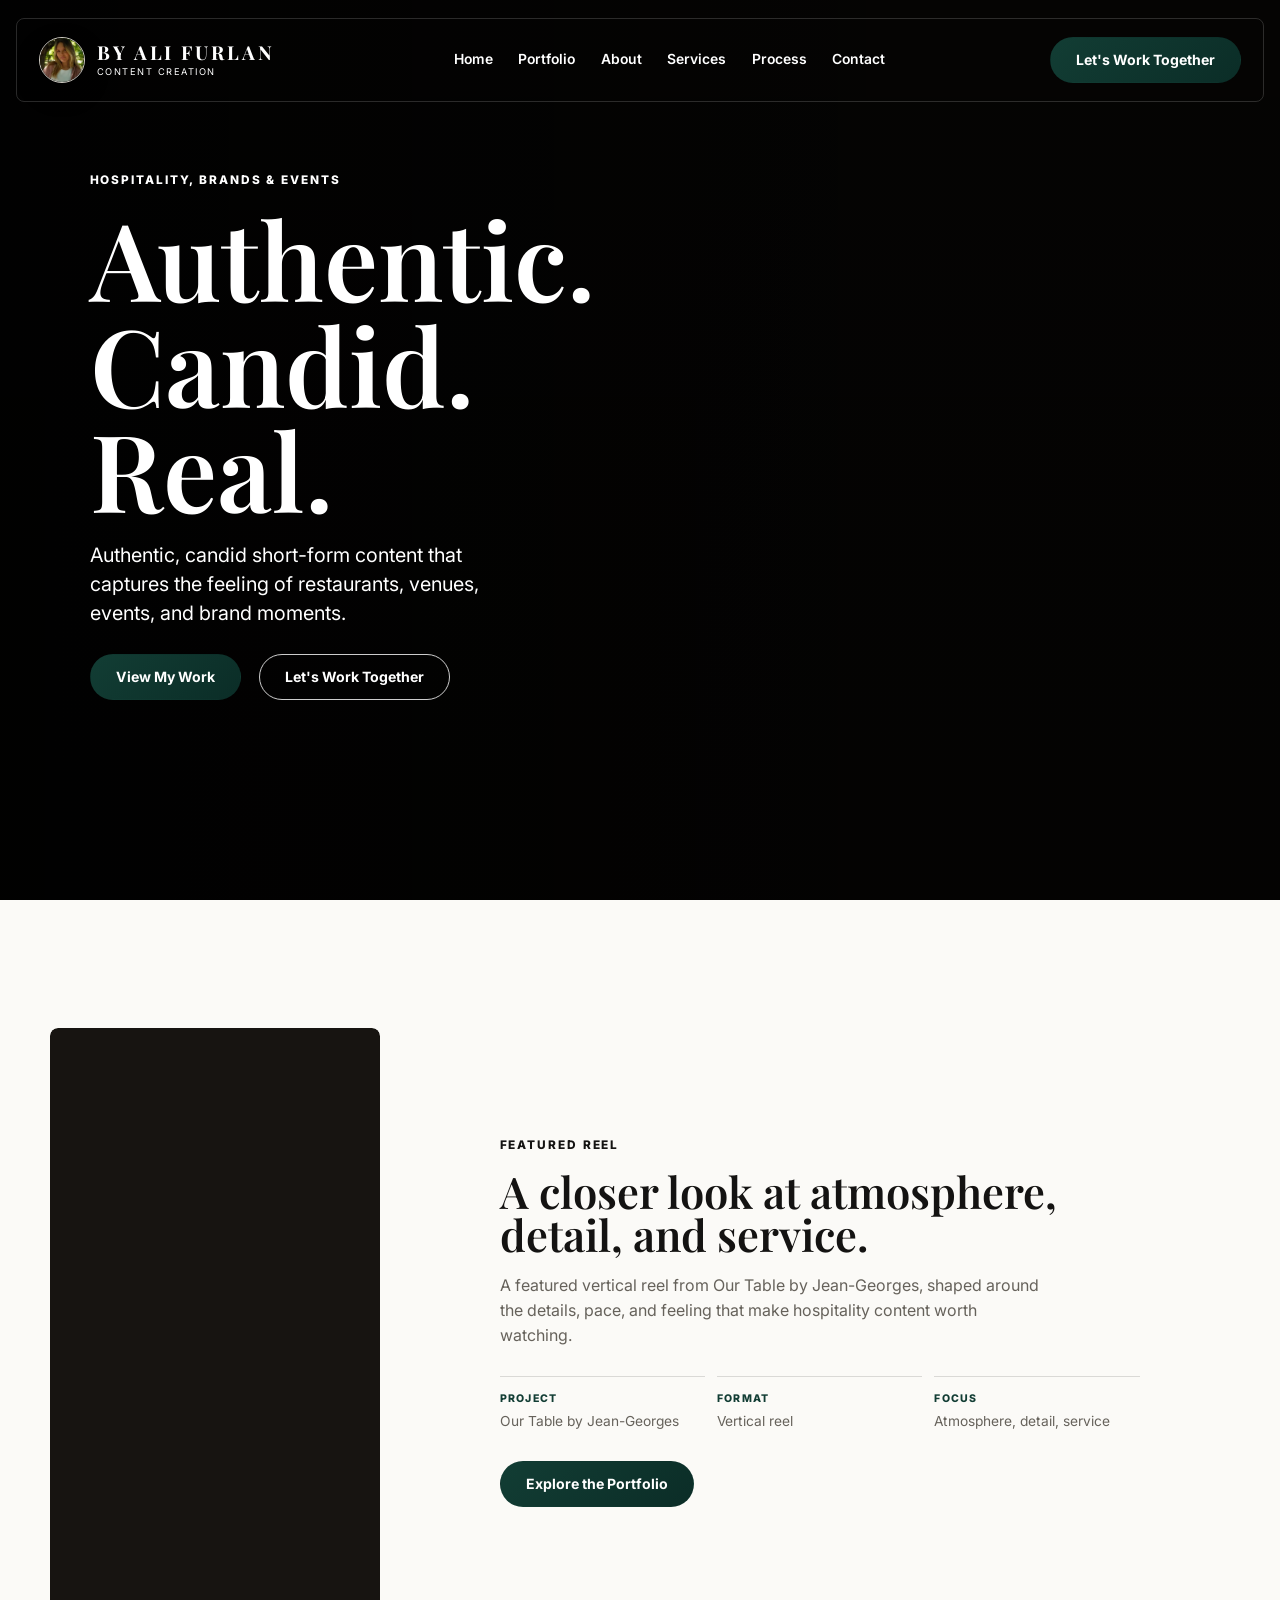
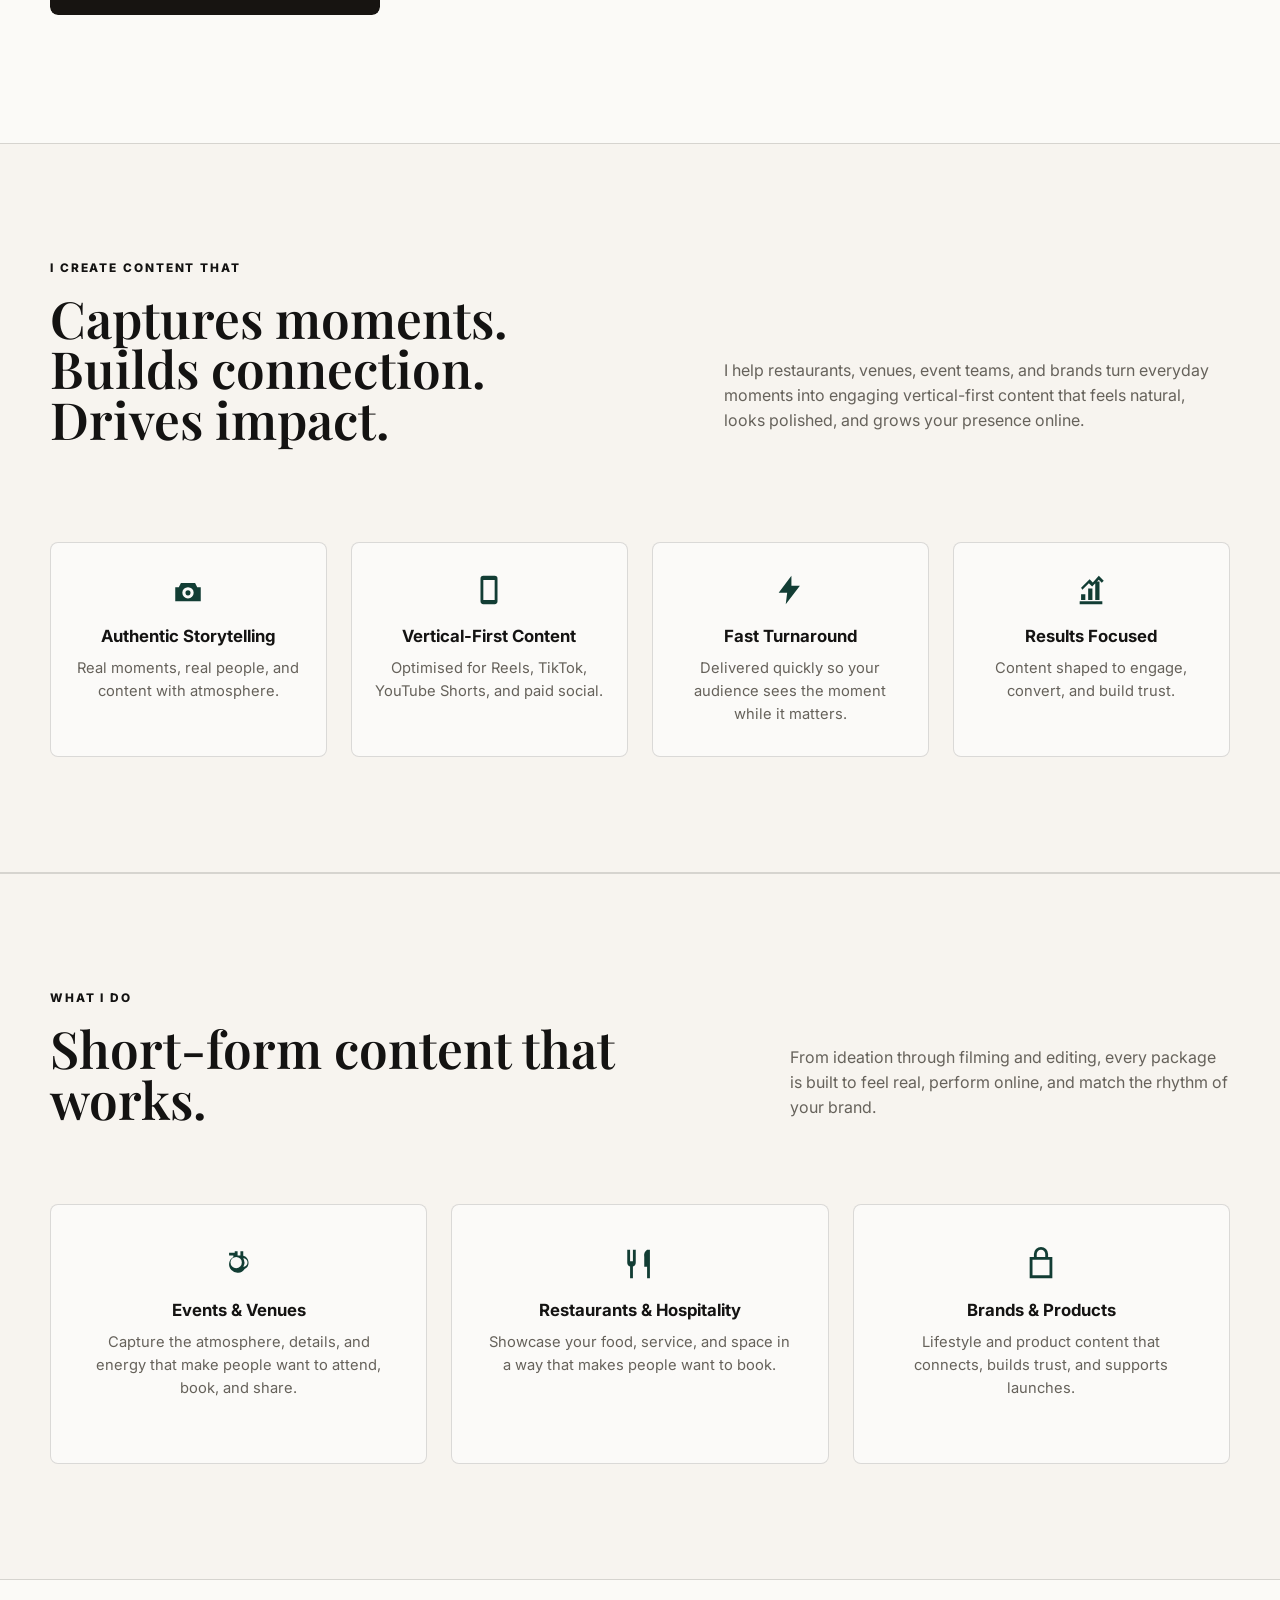
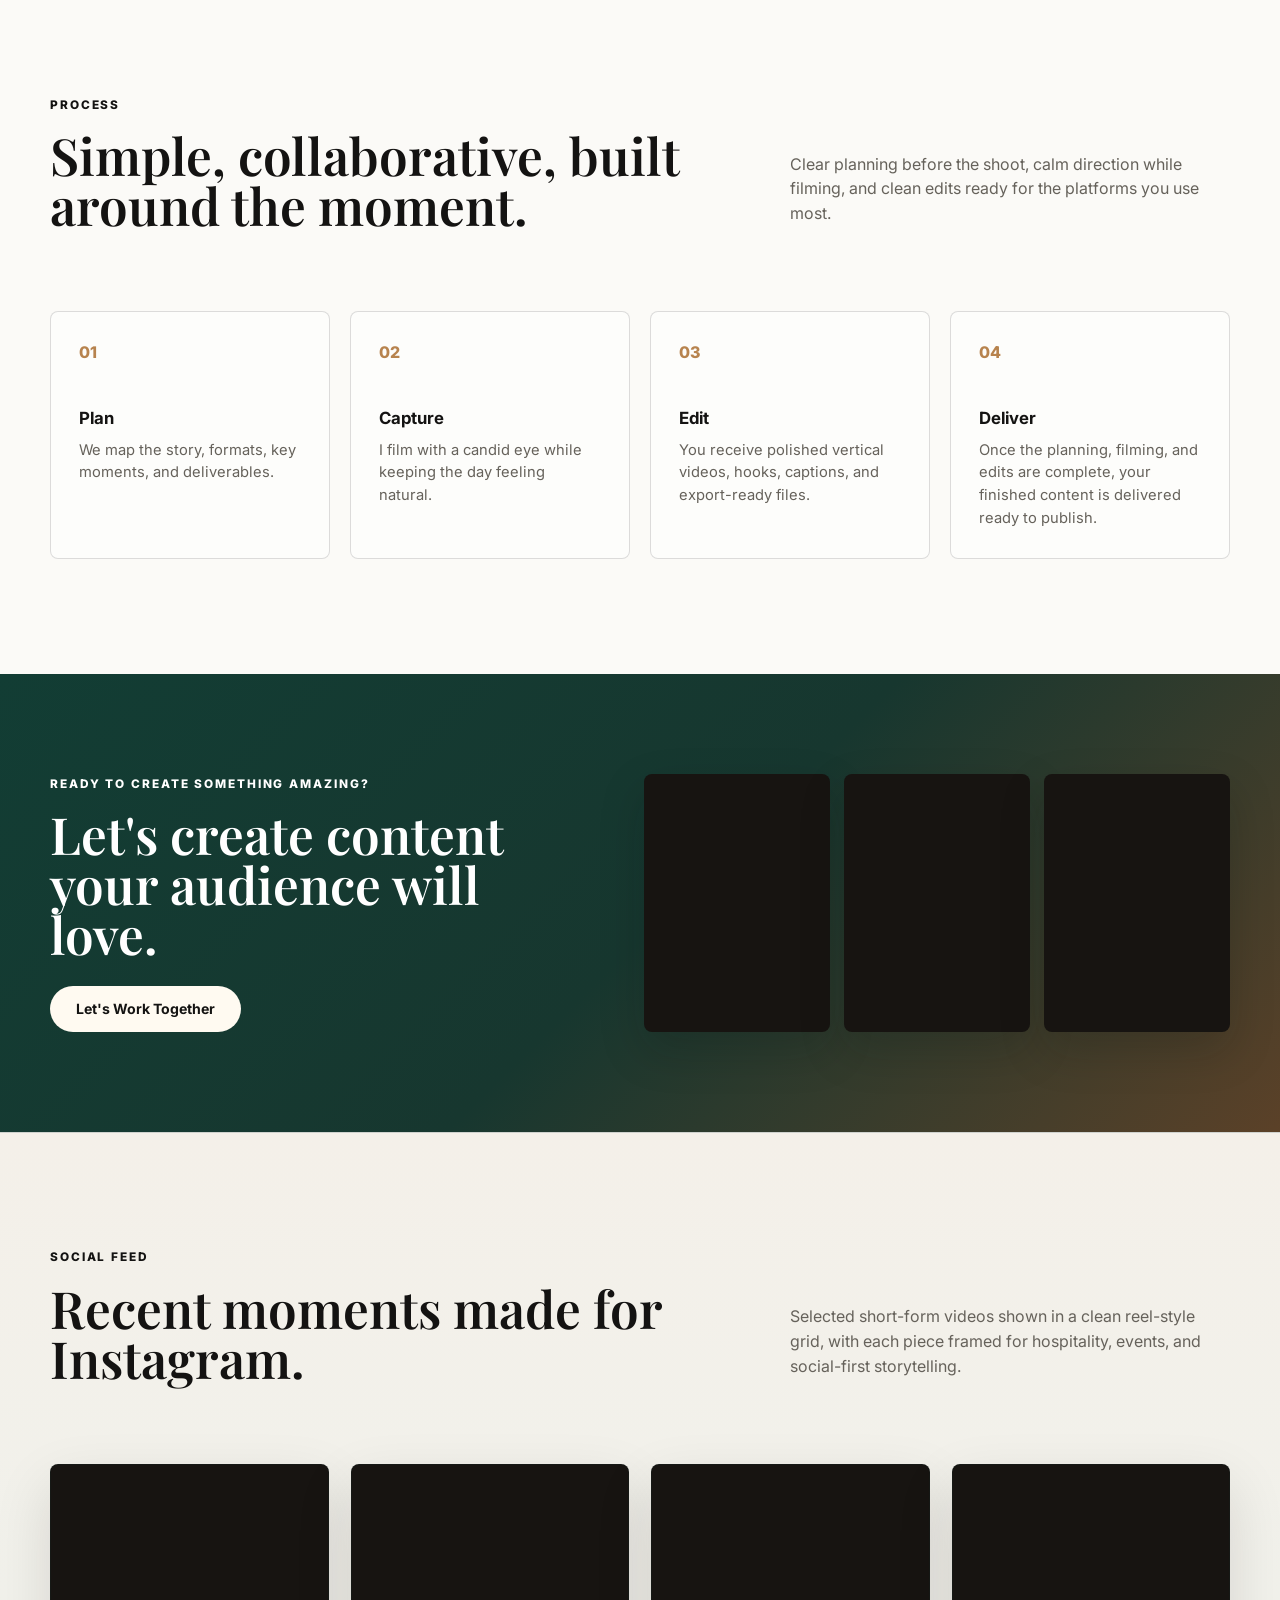
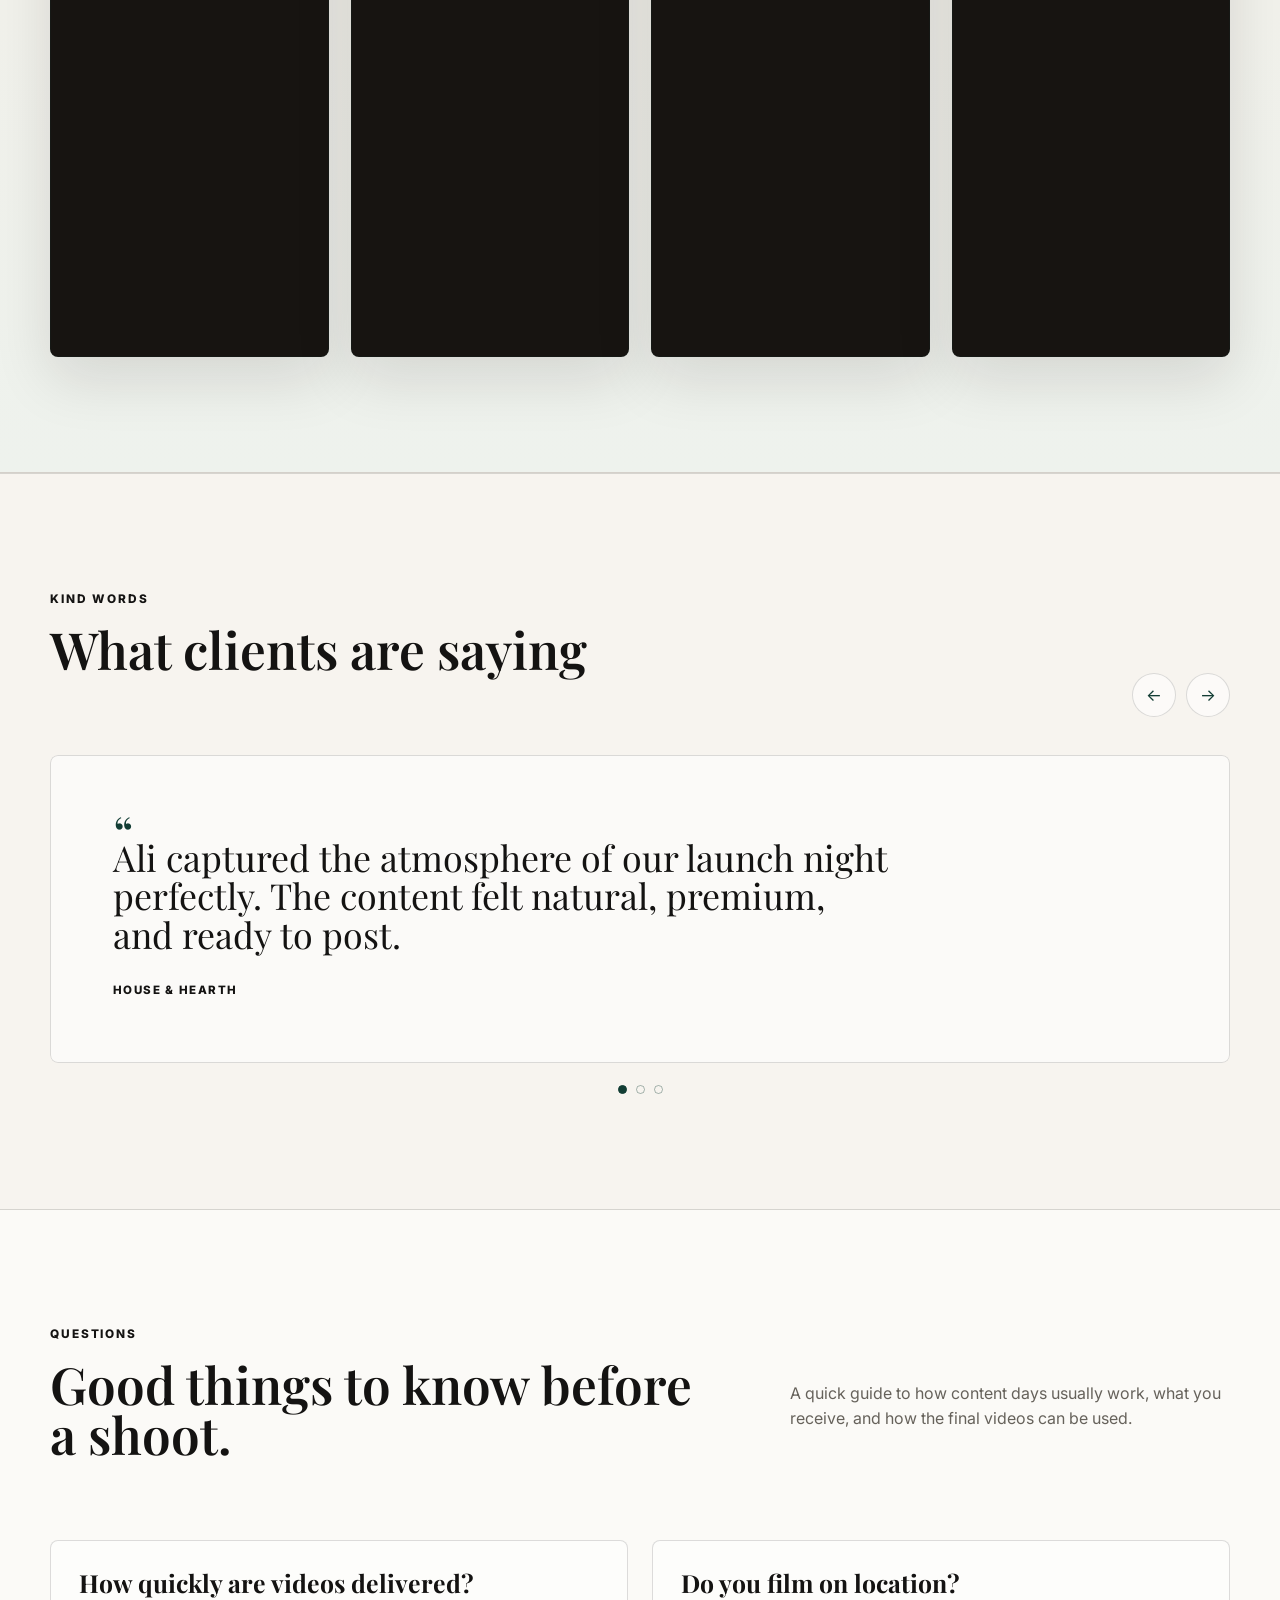
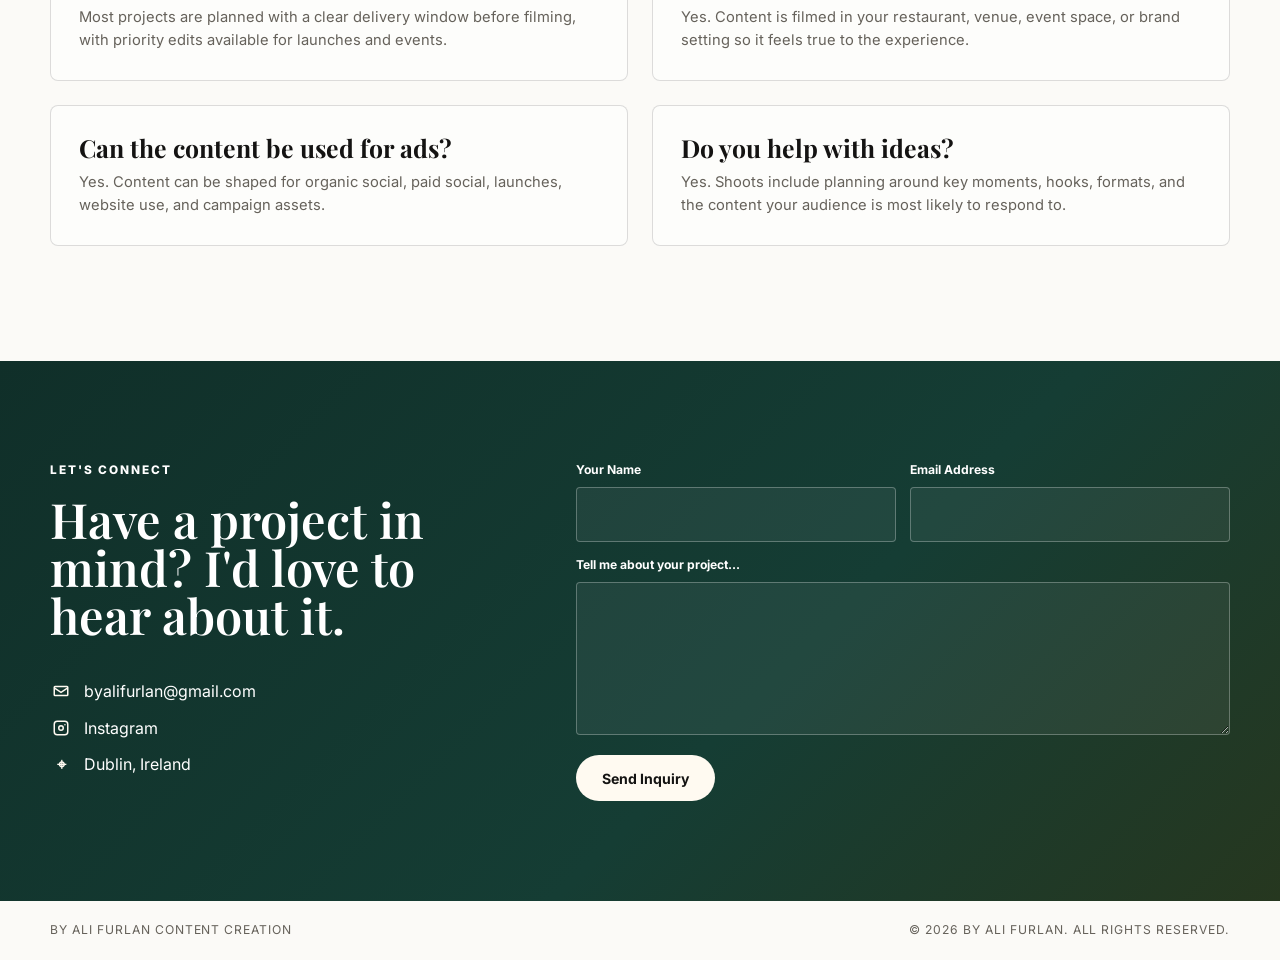
==== index.html @ 1b71beda "Fix mobile hero source selection" ====
<!doctype html>
<html lang="en">
  <head>
    <meta charset="utf-8">
    <meta name="viewport" content="width=device-width, initial-scale=1">
    <title>By Ali Furlan | Hospitality Content Creator in Dublin</title>
    <meta
      name="description"
      content="Short-form video content for restaurants, hospitality venues, events, brands, and products in Dublin and across Ireland."
    >
    <meta name="robots" content="index, follow, max-image-preview:large">
    <meta name="author" content="Ali Furlan">
    <meta name="geo.region" content="IE-D">
    <meta name="geo.placename" content="Dublin, Ireland">
    <meta name="theme-color" content="#123d34">
    <link rel="canonical" href="https://byalifurlan.com/">
    <meta property="og:type" content="website">
    <meta property="og:site_name" content="By Ali Furlan Content Creation">
    <meta property="og:title" content="By Ali Furlan | Hospitality Content Creator in Dublin">
    <meta
      property="og:description"
      content="Short-form video content for restaurants, hospitality venues, events, brands, and products in Dublin and across Ireland."
    >
    <meta property="og:url" content="https://byalifurlan.com/">
    <meta property="og:image" content="https://byalifurlan.com/assets/images/hero-hospitality.png">
    <meta property="og:image:alt" content="Hospitality content still from By Ali Furlan">
    <meta name="twitter:card" content="summary_large_image">
    <meta name="twitter:title" content="By Ali Furlan | Hospitality Content Creator in Dublin">
    <meta
      name="twitter:description"
      content="Short-form video content for restaurants, hospitality venues, events, brands, and products in Dublin and across Ireland."
    >
    <meta name="twitter:image" content="https://byalifurlan.com/assets/images/hero-hospitality.png">
    <meta name="twitter:image:alt" content="Hospitality content still from By Ali Furlan">
    <link rel="preconnect" href="https://fonts.googleapis.com">
    <link rel="preconnect" href="https://fonts.gstatic.com" crossorigin>
    <link
      href="https://fonts.googleapis.com/css2?family=Inter:wght@400;500;600;700&family=Playfair+Display:wght@500;600;700&display=swap"
      rel="stylesheet"
    >
    <link rel="icon" href="./assets/icons/favicon.svg" type="image/svg+xml">
    <link rel="stylesheet" href="./assets/css/styles.css">
    <script type="application/ld+json">
      {
        "@context": "https://schema.org",
        "@type": "ProfessionalService",
        "@id": "https://byalifurlan.com/#business",
        "name": "By Ali Furlan Content Creation",
        "url": "https://byalifurlan.com/",
        "image": "https://byalifurlan.com/assets/images/hero-hospitality.webp",
        "logo": "https://byalifurlan.com/assets/icons/favicon.svg",
        "email": "byalifurlan@gmail.com",
        "areaServed": [
          {
            "@type": "City",
            "name": "Dublin"
          },
          {
            "@type": "Country",
            "name": "Ireland"
          }
        ],
        "address": {
          "@type": "PostalAddress",
          "addressLocality": "Dublin",
          "addressCountry": "IE"
        },
        "sameAs": [
          "https://www.instagram.com/byalifurlan/"
        ],
        "founder": {
          "@type": "Person",
          "name": "Ali Furlan",
          "image": "https://byalifurlan.com/assets/images/af-headshot.webp",
          "jobTitle": "Hospitality content creator"
        },
        "serviceType": [
          "Short-form video content",
          "Restaurant content creation",
          "Hospitality content creation",
          "Event content creation",
          "Brand and product content"
        ],
        "hasOfferCatalog": {
          "@type": "OfferCatalog",
          "name": "Content creation services",
          "itemListElement": [
            {
              "@type": "Offer",
              "itemOffered": {
                "@type": "Service",
                "name": "Restaurant content creation",
                "description": "Short-form video for restaurants, menu launches, service moments, and hospitality storytelling."
              }
            },
            {
              "@type": "Offer",
              "itemOffered": {
                "@type": "Service",
                "name": "Event and venue content",
                "description": "Vertical video coverage for events and venues, capturing atmosphere, details, and guest experience."
              }
            },
            {
              "@type": "Offer",
              "itemOffered": {
                "@type": "Service",
                "name": "Brand and product content",
                "description": "Lifestyle video content for hospitality brands, launches, products, and paid social."
              }
            }
          ]
        },
        "description": "Short-form video content for restaurants, hospitality venues, events, brands, and products in Dublin and across Ireland."
      }
    </script>
  </head>
  <body>
    <a class="skip-link" href="#main-content">Skip to content</a>
    <header class="site-header" data-header>
      <a class="brand" href="#home" aria-label="By Ali Furlan home">
        <img class="brand-avatar" src="./assets/images/af-headshot.webp" alt="Ali Furlan" width="46" height="46" decoding="async">
        <span class="brand-copy">
          <span class="brand-name">By Ali Furlan</span>
          <small>Content Creation</small>
        </span>
      </a>
      <button class="menu-toggle" type="button" aria-label="Open menu" aria-controls="site-nav" aria-expanded="false" data-menu-toggle>
        <span></span>
        <span></span>
      </button>
      <nav class="nav" id="site-nav" data-nav aria-label="Primary navigation">
        <a href="#home">Home</a>
        <a href="./work.html">Portfolio</a>
        <a href="#about">About</a>
        <a href="#services">Services</a>
        <a href="#process">Process</a>
        <a href="#contact">Contact</a>
      </nav>
      <a class="header-cta" href="#contact">Let's Work Together</a>
    </header>

    <main id="main-content">
      <section class="hero" id="home" aria-label="Content creation portfolio hero">
        <video
          class="hero-image"
          data-ambient-video
          data-hero-video
          data-desktop-src="./assets/videos/hero-video/hero-desktop.mp4?v=20260827"
          data-mobile-src="./assets/videos/hero-video/hero-video-mobile.mp4?v=20260827"
          autoplay
          muted
          loop
          playsinline
          preload="none"
          aria-hidden="true"
        ></video>
        <div class="hero-overlay"></div>
        <div class="hero-content">
          <p class="eyebrow">Hospitality, brands & events</p>
          <h1>Authentic. Candid. Real.</h1>
          <p class="hero-copy">
            Authentic, candid short-form content that captures the feeling of restaurants, venues, events, and brand moments.
          </p>
          <div class="hero-actions">
            <a class="button button-primary" href="./work.html">View My Work</a>
            <a class="button button-ghost" href="#contact">Let's Work Together</a>
          </div>
        </div>
      </section>

      <section class="home-reel section" id="portfolio" aria-labelledby="home-reel-title">
        <div class="home-reel-video">
          <video data-ambient-video autoplay muted playsinline loop preload="metadata" aria-label="Featured hospitality reel for Our Table by Jean-Georges">
            <source src="./assets/videos/jeangeorges/our-table-ambient.mp4" type="video/mp4">
          </video>
        </div>
        <div class="home-reel-copy">
          <p class="eyebrow">Featured reel</p>
          <h2 id="home-reel-title">A closer look at atmosphere, detail, and service.</h2>
          <p>
            A featured vertical reel from Our Table by Jean-Georges, shaped around the details, pace, and feeling that
            make hospitality content worth watching.
          </p>
          <dl class="home-reel-meta" aria-label="Featured reel details">
            <div><dt>Project</dt><dd>Our Table by Jean-Georges</dd></div>
            <div><dt>Format</dt><dd>Vertical reel</dd></div>
            <div><dt>Focus</dt><dd>Atmosphere, detail, service</dd></div>
          </dl>
          <a class="button button-dark" href="./work.html">Explore the Portfolio</a>
        </div>
      </section>

      <section class="intro section" id="about">
        <div>
          <p class="eyebrow">I create content that</p>
          <h2>Captures moments. Builds connection. Drives impact.</h2>
        </div>
        <div class="intro-copy">
          <p>
            I help restaurants, venues, event teams, and brands turn everyday moments into engaging vertical-first content
            that feels natural, looks polished, and grows your presence online.
          </p>
        </div>

        <div class="feature-strip" aria-label="Content creation strengths">
          <article>
            <svg viewBox="0 0 24 24" aria-hidden="true"><path d="M7 7h10l1.5 3H21v10H3V10h2.5L7 7Zm5 11a4 4 0 1 0 0-8 4 4 0 0 0 0 8Zm0-2.2a1.8 1.8 0 1 1 0-3.6 1.8 1.8 0 0 1 0 3.6Z"></path></svg>
            <h3>Authentic Storytelling</h3>
            <p>Real moments, real people, and content with atmosphere.</p>
          </article>
          <article>
            <svg viewBox="0 0 24 24" aria-hidden="true"><path d="M8 2h8a2 2 0 0 1 2 2v16a2 2 0 0 1-2 2H8a2 2 0 0 1-2-2V4a2 2 0 0 1 2-2Zm0 3v14h8V5H8Zm3 15h2v1h-2v-1Z"></path></svg>
            <h3>Vertical-First Content</h3>
            <p>Optimised for Reels, TikTok, YouTube Shorts, and paid social.</p>
          </article>
          <article>
            <svg viewBox="0 0 24 24" aria-hidden="true"><path d="M13 2 4 14h6l-1 8 10-13h-6l0-7Z"></path></svg>
            <h3>Fast Turnaround</h3>
            <p>Delivered quickly so your audience sees the moment while it matters.</p>
          </article>
          <article>
            <svg viewBox="0 0 24 24" aria-hidden="true"><path d="M4 20h16v2H4v-2Zm1-5h3v4H5v-4Zm5-4h3v8h-3v-8Zm5-5h3v13h-3V6Zm2.5-4 3.5 3.5-1.4 1.4-2.1-2.1-4.7 4.7-2.3-2.3-4.6 4.6L5 10.4l6-6 2.3 2.3 4.2-4.7Z"></path></svg>
            <h3>Results Focused</h3>
            <p>Content shaped to engage, convert, and build trust.</p>
          </article>
        </div>
      </section>

      <section class="services section" id="services">
        <div class="section-heading split">
          <div>
            <p class="eyebrow">What I do</p>
            <h2>Short-form content that works.</h2>
          </div>
          <p>
            From ideation through filming and editing, every package is built to feel real, perform online, and match
            the rhythm of your brand.
          </p>
        </div>
        <div class="service-grid">
          <article>
            <svg viewBox="0 0 24 24" aria-hidden="true"><path d="M9 3h2v3h2V3h2v3.2a5 5 0 0 1 1 9.3A6 6 0 1 1 8 7V6H5V4h4V3Zm1 12a4 4 0 1 0 0-8 4 4 0 0 0 0 8Zm5-1a3 3 0 1 0 0-6 6 6 0 0 1 0 6Z"></path></svg>
            <h3>Events & Venues</h3>
            <p>Capture the atmosphere, details, and energy that make people want to attend, book, and share.</p>
          </article>
          <article>
            <svg viewBox="0 0 24 24" aria-hidden="true"><path d="M7 2h2v9a3 3 0 0 1-2 2.83V22H5v-8.17A3 3 0 0 1 3 11V2h2v8h2V2Zm10 0h2v20h-2v-8h-2V7a5 5 0 0 1 2-5Z"></path></svg>
            <h3>Restaurants & Hospitality</h3>
            <p>Showcase your food, service, and space in a way that makes people want to book.</p>
          </article>
          <article>
            <svg viewBox="0 0 24 24" aria-hidden="true"><path d="M7 7V5a5 5 0 0 1 10 0v2h3v15H4V7h3Zm2 0h6V5a3 3 0 0 0-6 0v2Zm-3 2v11h12V9H6Z"></path></svg>
            <h3>Brands & Products</h3>
            <p>Lifestyle and product content that connects, builds trust, and supports launches.</p>
          </article>
        </div>
      </section>

      <section class="process section" id="process">
        <div class="section-heading split">
          <div>
            <p class="eyebrow">Process</p>
            <h2>Simple, collaborative, built around the moment.</h2>
          </div>
          <p>Clear planning before the shoot, calm direction while filming, and clean edits ready for the platforms you use most.</p>
        </div>
        <div class="process-grid">
          <article><span>01</span><h3>Plan</h3><p>We map the story, formats, key moments, and deliverables.</p></article>
          <article><span>02</span><h3>Capture</h3><p>I film with a candid eye while keeping the day feeling natural.</p></article>
          <article><span>03</span><h3>Edit</h3><p>You receive polished vertical videos, hooks, captions, and export-ready files.</p></article>
          <article><span>04</span><h3>Deliver</h3><p>Once the planning, filming, and edits are complete, your finished content is delivered ready to publish.</p></article>
        </div>
      </section>

      <section class="cta-band">
        <div>
          <p class="eyebrow">Ready to create something amazing?</p>
          <h2>Let's create content your audience will love.</h2>
          <a class="button button-light" href="#contact">Let's Work Together</a>
        </div>
        <div class="cta-images" aria-label="Selected short-form video moments">
          <video data-ambient-video autoplay muted playsinline loop preload="metadata" aria-label="Menu detail short-form video">
            <source src="./assets/videos/jeangeorges/beyond-the-pass-ambient.mp4" type="video/mp4">
          </video>
          <video data-ambient-video autoplay muted playsinline loop preload="metadata" aria-label="Event energy short-form video">
            <source src="./assets/videos/jeangeorges/roots-by-jean-georges-ambient.mp4" type="video/mp4">
          </video>
          <video data-ambient-video autoplay muted playsinline loop preload="metadata" aria-label="Linen Yard short-form video">
            <source src="./assets/videos/linenyard/the-linen-yard-ambient.mp4" type="video/mp4">
          </video>
        </div>
      </section>

      <section class="social-posts section" id="social">
        <div class="section-heading split">
          <div>
            <p class="eyebrow">Social feed</p>
            <h2>Recent moments made for Instagram.</h2>
          </div>
          <p>Selected short-form videos shown in a clean reel-style grid, with each piece framed for hospitality, events, and social-first storytelling.</p>
        </div>
        <div class="social-video-grid">
          <article class="social-video-card">
            <video data-ambient-video autoplay muted playsinline loop preload="metadata" aria-label="Hospitality atmosphere short-form video">
              <source src="./assets/videos/jeangeorges/beyond-the-pass-ambient.mp4" type="video/mp4">
            </video>
          </article>
          <article class="social-video-card">
            <video data-ambient-video autoplay muted playsinline loop preload="metadata" aria-label="Food and drink detail short-form video">
              <source src="./assets/videos/jeangeorges/roots-by-jean-georges-ambient.mp4" type="video/mp4">
            </video>
          </article>
          <article class="social-video-card">
            <video data-ambient-video autoplay muted playsinline loop preload="metadata" aria-label="Venue experience short-form video">
              <source src="./assets/videos/jeangeorges/rose-focus-ambient.mp4" type="video/mp4">
            </video>
          </article>
          <article class="social-video-card">
            <video data-ambient-video autoplay muted playsinline loop preload="metadata" aria-label="Brand moment short-form video">
              <source src="./assets/videos/gloria/06A3548B-BE53-42E9-9475-A231928770A5-ambient.mp4" type="video/mp4">
            </video>
          </article>
        </div>
      </section>

      <section class="testimonials section" aria-labelledby="testimonials-title">
        <div class="section-heading testimonial-heading">
          <div>
            <p class="eyebrow">Kind words</p>
            <h2 id="testimonials-title">What clients are saying</h2>
          </div>
          <div class="testimonial-controls" aria-label="Testimonial carousel controls">
            <button type="button" aria-label="Previous testimonial" data-testimonial-prev>
              <span aria-hidden="true">←</span>
            </button>
            <button type="button" aria-label="Next testimonial" data-testimonial-next>
              <span aria-hidden="true">→</span>
            </button>
          </div>
        </div>
        <div class="testimonial-carousel" data-testimonial-carousel>
          <div class="testimonial-track" data-testimonial-track>
            <blockquote class="testimonial-slide" data-testimonial-slide>
              <p>Ali captured the atmosphere of our launch night perfectly. The content felt natural, premium, and ready to post.</p>
              <cite>House & Hearth</cite>
            </blockquote>
            <blockquote class="testimonial-slide" data-testimonial-slide>
              <p>Our Instagram engagement increased so much after working with Ali. Highly recommend.</p>
              <cite>The Oak & Co.</cite>
            </blockquote>
            <blockquote class="testimonial-slide" data-testimonial-slide>
              <p>Professional, creative, and easy to work with. The content was delivered fast and looked amazing.</p>
              <cite>Luna Skincare</cite>
            </blockquote>
          </div>
        </div>
        <div class="testimonial-dots" aria-label="Choose testimonial" data-testimonial-dots></div>
      </section>

      <section class="faq section" aria-labelledby="faq-title">
        <div class="section-heading split">
          <div>
            <p class="eyebrow">Questions</p>
            <h2 id="faq-title">Good things to know before a shoot.</h2>
          </div>
          <p>
            A quick guide to how content days usually work, what you receive, and how the final videos can be used.
          </p>
        </div>
        <div class="faq-grid">
          <article>
            <h3>How quickly are videos delivered?</h3>
            <p>Most projects are planned with a clear delivery window before filming, with priority edits available for launches and events.</p>
          </article>
          <article>
            <h3>Do you film on location?</h3>
            <p>Yes. Content is filmed in your restaurant, venue, event space, or brand setting so it feels true to the experience.</p>
          </article>
          <article>
            <h3>Can the content be used for ads?</h3>
            <p>Yes. Content can be shaped for organic social, paid social, launches, website use, and campaign assets.</p>
          </article>
          <article>
            <h3>Do you help with ideas?</h3>
            <p>Yes. Shoots include planning around key moments, hooks, formats, and the content your audience is most likely to respond to.</p>
          </article>
        </div>
      </section>

      <section class="contact" id="contact">
        <div>
          <p class="eyebrow">Let's connect</p>
          <h2>Have a project in mind? I'd love to hear about it.</h2>
          <ul class="contact-list">
            <li>
              <span aria-hidden="true">
                <svg viewBox="0 0 24 24"><path d="M4 5h16a2 2 0 0 1 2 2v10a2 2 0 0 1-2 2H4a2 2 0 0 1-2-2V7a2 2 0 0 1 2-2Zm0 2v.3l8 5.2 8-5.2V7H4Zm0 10h16V9.7l-8 5.2-8-5.2V17Z"></path></svg>
              </span>
              <a href="mailto:byalifurlan@gmail.com">byalifurlan@gmail.com</a>
            </li>
            <li>
              <span aria-hidden="true">
                <svg viewBox="0 0 24 24"><path d="M7 2h10a5 5 0 0 1 5 5v10a5 5 0 0 1-5 5H7a5 5 0 0 1-5-5V7a5 5 0 0 1 5-5Zm0 2a3 3 0 0 0-3 3v10a3 3 0 0 0 3 3h10a3 3 0 0 0 3-3V7a3 3 0 0 0-3-3H7Zm5 4a4 4 0 1 1 0 8 4 4 0 0 1 0-8Zm0 2a2 2 0 1 0 0 4 2 2 0 0 0 0-4Zm5.25-3.25a1 1 0 1 1 0 2 1 1 0 0 1 0-2Z"></path></svg>
              </span>
              <a href="https://www.instagram.com/byalifurlan/" rel="noreferrer">Instagram</a>
            </li>
            <li><span aria-hidden="true">⌖</span>Dublin, Ireland</li>
          </ul>
        </div>
        <form class="contact-form" name="contact" method="POST" action="/" data-netlify="true" netlify-honeypot="bot-field" data-contact-form>
          <input type="hidden" name="form-name" value="contact">
          <label class="hidden-field">
            <span>Do not fill this out</span>
            <input name="bot-field" autocomplete="off">
          </label>
          <label>
            <span>Your Name</span>
            <input name="name" type="text" autocomplete="name" required>
          </label>
          <label>
            <span>Email Address</span>
            <input name="email" type="email" autocomplete="email" required>
          </label>
          <label class="full">
            <span>Tell me about your project...</span>
            <textarea name="message" rows="5" required></textarea>
          </label>
          <button class="button button-light" type="submit">Send Inquiry</button>
          <p class="form-status" role="status" aria-live="polite" aria-atomic="true" data-form-status hidden></p>
        </form>
      </section>
    </main>

    <footer>
      <span>By Ali Furlan Content Creation</span>
      <span>© 2026 By Ali Furlan. All rights reserved.</span>
    </footer>

    <script src="./assets/js/script.js"></script>
  </body>
</html>
---- assets/css/styles.css ----
:root {
  --ink: #141312;
  --muted: #66625b;
  --paper: #fbfaf7;
  --soft: #f2eee8;
  --line: rgba(20, 19, 18, 0.14);
  --green: #123d34;
  --green-2: #0b2d27;
  --amber: #b7834e;
  --cream: #fffaf1;
  --shadow: 0 22px 70px rgba(24, 20, 14, 0.12);
  --serif: "Playfair Display", Georgia, serif;
  --sans: "Inter", system-ui, -apple-system, BlinkMacSystemFont, "Segoe UI", sans-serif;
}

* {
  box-sizing: border-box;
}

html {
  scroll-behavior: smooth;
}

body {
  min-width: 320px;
}

body {
  margin: 0;
  background: var(--paper);
  color: var(--ink);
  font-family: var(--sans);
  font-size: 16px;
  line-height: 1.55;
}

img,
svg {
  display: block;
}

a {
  color: inherit;
  text-decoration: none;
}

:focus-visible {
  outline: 2px solid var(--amber);
  outline-offset: 3px;
}

button,
input,
textarea {
  font: inherit;
}

.skip-link {
  position: absolute;
  left: 16px;
  top: 12px;
  z-index: 100;
  padding: 10px 14px;
  border-radius: 999px;
  background: var(--cream);
  color: var(--green-2);
  transform: translateY(-160%);
  transition: transform 180ms ease;
}

.skip-link:focus {
  transform: translateY(0);
}

.site-header {
  position: fixed;
  top: 18px;
  left: 50%;
  z-index: 20;
  width: min(calc(100% - 32px), 1260px);
  transform: translateX(-50%);
  display: grid;
  grid-template-columns: auto 1fr auto;
  align-items: center;
  gap: 26px;
  padding: 18px 22px;
  color: white;
  border: 1px solid rgba(255, 255, 255, 0.16);
  border-radius: 8px;
  transition: background 180ms ease, color 180ms ease, box-shadow 180ms ease;
}

.site-header.is-scrolled,
.site-header.is-open,
.work-header {
  background: rgba(251, 250, 247, 0.94);
  color: var(--ink);
  box-shadow: 0 14px 45px rgba(0, 0, 0, 0.11);
  backdrop-filter: blur(18px);
}

.brand {
  display: inline-flex;
  align-items: center;
  gap: 12px;
  min-width: 250px;
  text-transform: uppercase;
  letter-spacing: 0.18em;
  line-height: 1;
}

.brand-avatar {
  width: 46px;
  height: 46px;
  flex: 0 0 46px;
  border: 1px solid rgba(255, 250, 241, 0.82);
  border-radius: 50%;
  object-fit: cover;
  object-position: 50% 34%;
  box-shadow: 0 10px 28px rgba(0, 0, 0, 0.18);
}

.site-header.is-scrolled .brand-avatar,
.site-header.is-open .brand-avatar,
.work-header .brand-avatar {
  border-color: rgba(18, 61, 52, 0.28);
}

.brand-copy {
  display: block;
}

.brand-name {
  display: block;
  font-family: var(--serif);
  font-size: 1.2rem;
  font-weight: 700;
}

.brand small {
  display: block;
  margin-top: 5px;
  font-size: 0.58rem;
  letter-spacing: 0.16em;
}

.nav {
  display: flex;
  justify-content: center;
  align-items: center;
  gap: clamp(16px, 2vw, 34px);
  font-size: 0.87rem;
  font-weight: 600;
}

.nav a {
  position: relative;
  padding: 4px 0;
}

.nav a::after {
  content: "";
  position: absolute;
  left: 0;
  right: 0;
  bottom: -3px;
  height: 1px;
  background: currentColor;
  transform: scaleX(0);
  transform-origin: left;
  transition: transform 180ms ease;
}

.nav a:hover::after,
.nav a:focus-visible::after {
  transform: scaleX(1);
}

.header-cta,
.button {
  display: inline-flex;
  align-items: center;
  justify-content: center;
  min-height: 46px;
  padding: 0 25px;
  border: 1px solid transparent;
  border-radius: 999px;
  font-size: 0.88rem;
  font-weight: 700;
  cursor: pointer;
  transition: transform 180ms ease, background 180ms ease, color 180ms ease, border-color 180ms ease;
}

.header-cta,
.button-primary,
.button-dark {
  background: linear-gradient(135deg, var(--green), var(--green-2));
  color: white;
}

.button-ghost {
  border-color: rgba(255, 255, 255, 0.8);
  color: white;
}

.button-light {
  background: var(--cream);
  color: var(--ink);
}

.button:hover,
.header-cta:hover {
  transform: translateY(-2px);
}

.menu-toggle {
  display: none;
  width: 44px;
  height: 44px;
  padding: 0;
  border: 1px solid currentColor;
  border-radius: 999px;
  background: transparent;
  color: inherit;
}

.menu-toggle span {
  display: block;
  width: 18px;
  height: 1px;
  margin: 5px auto;
  background: currentColor;
}

.hero {
  position: relative;
  min-height: 760px;
  height: 100svh;
  max-height: 980px;
  overflow: hidden;
  background: #050403;
}

.hero-image,
.hero-overlay {
  position: absolute;
  inset: 0;
  width: 100%;
  height: 100%;
}

.hero-image {
  object-fit: cover;
  object-position: 58% center;
}

.hero-overlay {
  background:
    linear-gradient(90deg, rgba(0, 0, 0, 0.78) 0%, rgba(0, 0, 0, 0.5) 32%, rgba(0, 0, 0, 0.05) 72%),
    linear-gradient(0deg, rgba(0, 0, 0, 0.28), rgba(0, 0, 0, 0.08));
}

.hero-content {
  position: relative;
  z-index: 2;
  width: min(560px, calc(100% - 40px));
  padding-top: clamp(140px, 19vh, 205px);
  margin-left: clamp(22px, 7vw, 110px);
  color: white;
}

.eyebrow {
  margin: 0 0 16px;
  text-transform: uppercase;
  letter-spacing: 0.16em;
  font-size: 0.74rem;
  font-weight: 800;
}

h1,
h2,
h3,
p {
  margin-top: 0;
}

h1,
h2 {
  font-family: var(--serif);
  font-weight: 600;
  line-height: 0.98;
}

h1 {
  max-width: 500px;
  margin-bottom: 20px;
  font-size: clamp(4.1rem, 8.4vw, 7.25rem);
}

h2 {
  font-size: clamp(2.4rem, 4vw, 4.5rem);
}

h3 {
  margin-bottom: 8px;
  font-size: 1.05rem;
}

.hero-copy {
  max-width: 430px;
  margin-bottom: 26px;
  font-size: clamp(1rem, 1.55vw, 1.24rem);
  line-height: 1.45;
}

.hero-actions {
  display: flex;
  flex-wrap: wrap;
  gap: 18px;
}

.section {
  width: min(1180px, calc(100% - 40px));
  margin: 0 auto;
  padding: clamp(70px, 9vw, 120px) 0;
}

.portfolio,
.process {
  position: relative;
}

.home-reel {
  display: grid;
  grid-template-columns: minmax(240px, 360px) minmax(0, 1fr);
  gap: clamp(44px, 7vw, 108px);
  align-items: center;
  position: relative;
  padding-top: clamp(82px, 10vw, 132px);
  padding-bottom: clamp(82px, 10vw, 132px);
}

.home-reel-video {
  position: relative;
  width: min(100%, 330px);
  overflow: hidden;
  border-radius: 8px;
  background: transparent;
}

.home-reel-video video {
  display: block;
  width: 100%;
  aspect-ratio: 9 / 16;
  border: 0;
  border-radius: 8px;
  background: #171411;
  box-shadow: 0 18px 48px rgba(24, 20, 14, 0.1);
  object-fit: cover;
}

.home-reel-copy {
  max-width: 640px;
}

.home-reel-copy h2 {
  max-width: 560px;
  margin-bottom: 18px;
  font-size: clamp(2rem, 3.4vw, 3.8rem);
}

.home-reel-copy p:not(.eyebrow) {
  max-width: 540px;
  margin-bottom: 28px;
  color: var(--muted);
}

.home-reel-meta {
  display: grid;
  grid-template-columns: repeat(3, minmax(0, 1fr));
  gap: 12px;
  max-width: 650px;
  margin: 0 0 30px;
}

.home-reel-meta div {
  padding: 14px 0 0;
  border-top: 1px solid var(--line);
}

.home-reel-meta dt {
  margin-bottom: 5px;
  color: var(--green);
  text-transform: uppercase;
  letter-spacing: 0.12em;
  font-size: 0.66rem;
  font-weight: 800;
}

.home-reel-meta dd {
  margin: 0;
  color: var(--muted);
  font-size: 0.86rem;
  line-height: 1.35;
}

.intro,
.testimonials {
  width: 100%;
  max-width: none;
  padding-inline: max(20px, calc((100vw - 1180px) / 2));
  background: #f7f4ef;
  border-block: 1px solid var(--line);
}

.intro {
  display: grid;
  grid-template-columns: minmax(0, 1.05fr) minmax(280px, 0.95fr);
  column-gap: clamp(42px, 9vw, 130px);
  row-gap: clamp(34px, 5vw, 56px);
  align-items: center;
}

.intro h2 {
  max-width: 620px;
}

.intro-copy {
  max-width: 500px;
  padding-top: clamp(34px, 5vw, 62px);
}

.intro-copy p,
.section-heading > p,
.split > p {
  color: var(--muted);
}

.feature-strip {
  grid-column: 1 / -1;
  display: grid;
  grid-template-columns: repeat(4, minmax(0, 1fr));
  gap: 24px;
  padding-top: 0;
}

.feature-strip article,
.service-grid article,
.process-grid article,
.faq-grid article,
.testimonial-slide {
  border: 1px solid var(--line);
  border-radius: 8px;
  background: rgba(255, 255, 255, 0.55);
}

.feature-strip article {
  padding: 30px 22px;
  text-align: center;
}

.feature-strip svg,
.service-grid svg {
  width: 34px;
  height: 34px;
  margin: 0 auto 16px;
  fill: var(--green);
}

.feature-strip p,
.service-grid p,
.process-grid p,
.faq-grid p,
.testimonial-slide p {
  margin-bottom: 0;
  color: var(--muted);
  font-size: 0.92rem;
}

.section-heading {
  margin-bottom: 38px;
}

.section-heading h2 {
  max-width: 670px;
}

.split {
  display: grid;
  grid-template-columns: minmax(0, 1fr) minmax(280px, 440px);
  gap: 48px;
  align-items: start;
}

.split > p {
  padding-top: clamp(30px, 4.5vw, 56px);
}

.services {
  width: 100%;
  max-width: none;
  padding-inline: max(20px, calc((100vw - 1180px) / 2));
  background: #f7f4ef;
  border-block: 1px solid var(--line);
}

.service-grid {
  display: grid;
  grid-template-columns: repeat(3, minmax(0, 1fr));
  gap: 24px;
}

.service-grid article {
  min-height: 260px;
  padding: 42px 34px;
  text-align: center;
}

.portfolio-grid {
  display: grid;
  grid-template-columns: repeat(3, minmax(0, 1fr));
  gap: 24px;
}

.work-card {
  position: relative;
  min-height: 430px;
  overflow: hidden;
  border-radius: 8px;
  background: #1c1915;
  box-shadow: var(--shadow);
}

.work-card img {
  width: 100%;
  height: 100%;
  position: absolute;
  inset: 0;
  object-fit: cover;
  transition: transform 420ms ease;
}

.work-card::after {
  content: "";
  position: absolute;
  inset: 0;
  background: linear-gradient(180deg, rgba(0, 0, 0, 0.02), rgba(0, 0, 0, 0.75));
}

.work-card div {
  position: absolute;
  left: 24px;
  right: 24px;
  bottom: 24px;
  z-index: 1;
  color: white;
}

.work-card span {
  display: block;
  margin-bottom: 7px;
  text-transform: uppercase;
  letter-spacing: 0.12em;
  font-size: 0.7rem;
  font-weight: 800;
}

.work-card h3 {
  max-width: 260px;
  margin: 0 0 10px;
  font-family: var(--serif);
  font-size: 2rem;
  line-height: 1.05;
}

.work-card p {
  max-width: 310px;
  margin: 0;
  color: rgba(255, 255, 255, 0.82);
  font-size: 0.84rem;
  line-height: 1.45;
}

.work-card:hover img {
  transform: scale(1.04);
}

.social-posts {
  width: 100%;
  max-width: none;
  padding: clamp(78px, 9vw, 126px) max(20px, calc((100vw - 1180px) / 2));
  background: linear-gradient(180deg, #f4f0e9 0%, #eef2ed 100%);
  border-block: 1px solid var(--line);
}

.social-grid {
  display: grid;
  grid-template-columns: repeat(4, minmax(0, 1fr));
  gap: 18px;
}

.social-video-grid {
  display: grid;
  grid-template-columns: repeat(4, minmax(0, 1fr));
  gap: 22px;
  align-items: stretch;
}

.social-video-card {
  display: block;
  min-width: 0;
  overflow: hidden;
  border: 1px solid rgba(18, 61, 52, 0.14);
  border-radius: 8px;
  background: #171411;
  box-shadow: 0 22px 58px rgba(24, 20, 14, 0.12);
}

.social-video-card video {
  display: block;
  width: 100%;
  aspect-ratio: 9 / 16;
  border: 0;
  background: #171411;
  object-fit: cover;
  transition: transform 360ms ease, filter 360ms ease;
}

.social-video-card:hover video {
  filter: saturate(1.06);
  transform: scale(1.025);
}

@media (prefers-reduced-motion: reduce) {
  .social-video-card video,
  .testimonial-track {
    transition: none;
  }

  .social-video-card:hover video {
    filter: none;
    transform: none;
  }
}


.social-card {
  position: relative;
  display: block;
  min-height: 360px;
  overflow: hidden;
  border-radius: 8px;
  background: #1c1915;
  box-shadow: 0 18px 52px rgba(24, 20, 14, 0.1);
}

.social-card img {
  width: 100%;
  height: 100%;
  position: absolute;
  inset: 0;
  object-fit: cover;
  transition: transform 420ms ease, filter 420ms ease;
}

.social-card::before {
  content: "";
  position: absolute;
  inset: 14px;
  z-index: 1;
  border: 1px solid rgba(255, 255, 255, 0.22);
  border-radius: 6px;
  opacity: 0;
  transition: opacity 220ms ease;
}

.social-card::after {
  content: "";
  position: absolute;
  inset: 0;
  background: linear-gradient(180deg, rgba(0, 0, 0, 0.04), rgba(0, 0, 0, 0.76));
}

.social-card div {
  position: absolute;
  left: 22px;
  right: 22px;
  bottom: 22px;
  z-index: 2;
  color: white;
}

.social-card span,
.social-card small {
  display: block;
  text-transform: uppercase;
  letter-spacing: 0.12em;
  font-size: 0.68rem;
  font-weight: 800;
}

.social-card span {
  margin-bottom: 7px;
  color: var(--cream);
}

.social-card h3 {
  max-width: 220px;
  margin-bottom: 10px;
  font-family: var(--serif);
  font-size: 1.7rem;
  line-height: 1.05;
}

.social-card p {
  max-width: 240px;
  margin-bottom: 16px;
  color: rgba(255, 255, 255, 0.82);
  font-size: 0.84rem;
  line-height: 1.45;
}

.social-card small {
  color: rgba(255, 255, 255, 0.8);
}

.social-card:hover img,
.social-card:focus-visible img {
  filter: saturate(1.08);
  transform: scale(1.05);
}

.social-card:hover::before,
.social-card:focus-visible::before {
  opacity: 1;
}

.cta-band {
  display: grid;
  grid-template-columns: minmax(0, 0.95fr) minmax(300px, 1.05fr);
  gap: clamp(34px, 5vw, 70px);
  align-items: center;
  padding: clamp(64px, 8vw, 100px) max(20px, calc((100vw - 1180px) / 2));
  background: linear-gradient(135deg, var(--green), #17372f 52%, #5b4128);
  color: white;
}

.cta-band h2 {
  max-width: 570px;
  margin-bottom: 26px;
}

.cta-images {
  display: grid;
  grid-template-columns: repeat(3, 1fr);
  gap: 14px;
}

.cta-images img,
.cta-images video {
  display: block;
  width: 100%;
  aspect-ratio: 0.72;
  object-fit: cover;
  border: 0;
  border-radius: 8px;
  background: #171411;
  box-shadow: 0 18px 46px rgba(6, 18, 15, 0.18);
}

.process-grid {
  display: grid;
  grid-template-columns: repeat(4, minmax(0, 1fr));
  gap: 20px;
}

.process-grid article {
  padding: 28px;
}

.process-grid span {
  display: block;
  margin-bottom: 40px;
  color: var(--amber);
  font-weight: 800;
}

.testimonial-heading {
  display: flex;
  align-items: end;
  justify-content: space-between;
  gap: 24px;
}

.testimonial-controls {
  display: flex;
  gap: 10px;
}

.testimonial-controls button {
  width: 44px;
  height: 44px;
  display: inline-flex;
  align-items: center;
  justify-content: center;
  border: 1px solid var(--line);
  border-radius: 999px;
  background: rgba(255, 255, 255, 0.58);
  color: var(--green);
  cursor: pointer;
  font-size: 1.05rem;
  transition: background 180ms ease, color 180ms ease, transform 180ms ease;
}

.testimonial-controls button:hover,
.testimonial-controls button:focus-visible {
  background: var(--green);
  color: white;
  transform: translateY(-1px);
}

.testimonial-carousel {
  overflow: hidden;
  border-radius: 8px;
}

.testimonial-track {
  display: flex;
  transition: transform 360ms ease;
}

.testimonial-slide {
  flex: 0 0 100%;
  margin: 0;
  padding: clamp(34px, 5vw, 62px);
}

.testimonial-slide p {
  max-width: 780px;
  color: var(--ink);
  font-family: var(--serif);
  font-size: clamp(1.65rem, 2.8vw, 3rem);
  line-height: 1.08;
}

.testimonial-slide::before {
  content: "“";
  display: block;
  height: 20px;
  color: var(--green);
  font-family: var(--serif);
  font-size: 3.1rem;
  line-height: 0.6;
}

.testimonial-slide cite {
  display: block;
  margin-top: 28px;
  color: var(--ink);
  font-size: 0.72rem;
  font-style: normal;
  font-weight: 800;
  letter-spacing: 0.12em;
  text-transform: uppercase;
}

.testimonial-dots {
  display: flex;
  justify-content: center;
  gap: 9px;
  margin-top: 22px;
}

.testimonial-dots button {
  width: 9px;
  height: 9px;
  padding: 0;
  border: 1px solid rgba(18, 61, 52, 0.36);
  border-radius: 999px;
  background: transparent;
  cursor: pointer;
}

.testimonial-dots button.is-active {
  background: var(--green);
  border-color: var(--green);
}

.faq {
  background: var(--paper);
}

.faq-grid {
  display: grid;
  grid-template-columns: repeat(2, minmax(0, 1fr));
  gap: 24px;
}

.faq-grid article {
  padding: 28px;
}

.faq-grid h3 {
  margin-bottom: 10px;
  font-family: var(--serif);
  font-size: 1.55rem;
  line-height: 1.1;
}

.faq-grid p {
  margin-bottom: 0;
}

.contact {
  display: grid;
  grid-template-columns: minmax(0, 0.8fr) minmax(320px, 1.2fr);
  gap: clamp(42px, 7vw, 96px);
  padding: clamp(70px, 8vw, 100px) max(20px, calc((100vw - 1180px) / 2));
  background: linear-gradient(135deg, #102f29, #153d34 60%, #26371f);
  color: white;
}

.contact h2 {
  max-width: 520px;
  font-size: clamp(2.2rem, 3.8vw, 4rem);
}

.contact-list {
  display: grid;
  gap: 12px;
  margin: 30px 0 0;
  padding: 0;
  list-style: none;
}

.contact-list li {
  display: flex;
  align-items: center;
  gap: 12px;
}

.contact-list a:hover,
.contact-list a:focus-visible {
  text-decoration: underline;
  text-underline-offset: 0.14em;
}

.contact-list span {
  width: 22px;
  height: 22px;
  display: inline-flex;
  align-items: center;
  justify-content: center;
  flex: 0 0 22px;
  color: var(--cream);
  font-weight: 800;
}

.contact-list svg {
  width: 18px;
  height: 18px;
  fill: currentColor;
}

.contact-form {
  display: grid;
  grid-template-columns: 1fr 1fr;
  gap: 14px;
}

.contact-form .hidden-field {
  position: absolute;
  left: -9999px;
  width: 1px;
  height: 1px;
  overflow: hidden;
}

.contact-form label {
  display: grid;
  gap: 7px;
}

.contact-form span {
  font-size: 0.76rem;
  font-weight: 700;
}

.contact-form .full {
  grid-column: 1 / -1;
}

input,
textarea {
  width: 100%;
  border: 1px solid rgba(255, 255, 255, 0.28);
  border-radius: 4px;
  background: rgba(255, 255, 255, 0.06);
  color: white;
  padding: 14px 15px;
  outline: none;
}

textarea {
  resize: vertical;
}

input:focus,
textarea:focus {
  border-color: var(--cream);
}

.contact-form button {
  justify-self: start;
  margin-top: 6px;
}

.contact-form button:disabled {
  cursor: wait;
  opacity: 0.72;
}

.form-status {
  grid-column: 1 / -1;
  margin: 8px 0 0;
  padding: 14px 16px;
  border: 1px solid rgba(255, 255, 255, 0.22);
  border-radius: 6px;
  background: rgba(255, 255, 255, 0.08);
  color: rgba(255, 255, 255, 0.9);
  font-size: 0.9rem;
  line-height: 1.45;
}

.form-status[data-tone="success"] {
  border-color: rgba(226, 211, 171, 0.55);
  color: var(--cream);
}

.form-status[data-tone="error"] {
  border-color: rgba(255, 205, 190, 0.62);
  color: #ffe0d8;
}

footer {
  display: flex;
  justify-content: space-between;
  gap: 18px;
  padding: 20px max(20px, calc((100vw - 1180px) / 2));
  color: var(--muted);
  font-size: 0.76rem;
  letter-spacing: 0.08em;
  text-transform: uppercase;
}


.work-page {
  background: var(--paper);
}

.work-library {
  width: min(1180px, calc(100% - 40px));
  margin: 0 auto;
}

.featured-video,
.work-video-card {
  overflow: hidden;
  border: 1px solid var(--line);
  border-radius: 8px;
  background: white;
  box-shadow: var(--shadow);
}

.work-feature {
  display: grid;
  grid-template-columns: minmax(220px, 320px) minmax(0, 1fr);
  gap: clamp(34px, 6vw, 84px);
  align-items: center;
  width: min(1180px, calc(100% - 40px));
  margin: 0 auto;
  padding: clamp(138px, 12vw, 168px) 0 clamp(72px, 9vw, 118px);
  border-bottom: 1px solid var(--line);
}

.featured-video {
  width: min(100%, 300px);
}

.featured-copy {
  max-width: 640px;
}

.featured-copy h2 {
  max-width: 560px;
  margin-bottom: 18px;
  font-size: clamp(2rem, 3.4vw, 3.8rem);
}

.featured-copy p:not(.eyebrow) {
  max-width: 540px;
  margin-bottom: 28px;
  color: var(--muted);
}

.featured-video video,
.work-video-card video {
  width: 100%;
  aspect-ratio: 9 / 16;
  background: #171411;
  object-fit: cover;
}

.work-library {
  padding-top: clamp(138px, 12vw, 168px);
  padding-bottom: clamp(72px, 9vw, 120px);
}

.work-filter-row {
  display: flex;
  flex-wrap: wrap;
  gap: 10px;
  margin-bottom: 28px;
}

.work-filter-row button {
  display: inline-flex;
  align-items: center;
  min-height: 38px;
  padding: 0 16px;
  border: 1px solid var(--line);
  border-radius: 999px;
  background: #f7f4ef;
  color: var(--ink);
  font-size: 0.82rem;
  font-weight: 800;
  cursor: pointer;
  transition: background 180ms ease, color 180ms ease, border-color 180ms ease;
}

.work-filter-row button:hover,
.work-filter-row button:focus-visible {
  border-color: rgba(18, 61, 52, 0.4);
}

.work-filter-row button.is-active {
  background: var(--green);
  border-color: var(--green);
  color: white;
}

.work-video-card.is-hidden {
  display: none;
}

.work-video-grid {
  display: grid;
  grid-template-columns: repeat(4, minmax(0, 1fr));
  gap: 22px;
}

.work-video-card {
  display: grid;
  grid-template-rows: auto 1fr;
}

.work-video-card div {
  padding: 18px 18px 20px;
}

.work-video-card span {
  display: block;
  margin-bottom: 8px;
  color: var(--green);
  text-transform: uppercase;
  letter-spacing: 0.12em;
  font-size: 0.68rem;
  font-weight: 800;
}

.work-video-card h3 {
  margin-bottom: 8px;
  font-family: var(--serif);
  font-size: 1.35rem;
  line-height: 1.05;
}

.work-video-card p {
  margin-bottom: 0;
  color: var(--muted);
  font-size: 0.84rem;
  line-height: 1.45;
}

.work-cta {
  padding: clamp(68px, 9vw, 112px) max(20px, calc((100vw - 1180px) / 2));
  background: linear-gradient(135deg, var(--green), #17372f 58%, #5b4128);
  color: white;
}

.work-cta h2 {
  max-width: 760px;
  margin-bottom: 28px;
}

.error-page {
  min-height: 100svh;
  display: grid;
  place-items: center;
  padding: 120px 20px 40px;
  background:
    radial-gradient(circle at top, rgba(183, 131, 78, 0.18), transparent 34%),
    linear-gradient(180deg, #f7f4ef 0%, var(--paper) 100%);
}

.error-card {
  width: min(680px, 100%);
  padding: clamp(36px, 6vw, 56px);
  border: 1px solid var(--line);
  border-radius: 12px;
  background: rgba(255, 255, 255, 0.78);
  box-shadow: var(--shadow);
  text-align: center;
}

.error-card p {
  max-width: 520px;
  margin-inline: auto;
  color: var(--muted);
}

.error-actions {
  display: flex;
  flex-wrap: wrap;
  justify-content: center;
  gap: 14px;
  margin-top: 26px;
}

@media (max-width: 980px) {
  .site-header {
    grid-template-columns: auto auto;
  }

  .menu-toggle {
    display: block;
    justify-self: end;
  }

  .header-cta {
    display: none;
  }

  .nav {
    position: absolute;
    top: calc(100% + 10px);
    left: 0;
    right: 0;
    display: none;
    padding: 20px;
    border-radius: 8px;
    background: rgba(251, 250, 247, 0.97);
    color: var(--ink);
    box-shadow: var(--shadow);
  }

  .nav.is-open {
    display: grid;
    justify-items: start;
  }

  .hero {
    min-height: 720px;
  }

  .intro,
  .split,
  .home-reel,
  .cta-band,
  .contact,
  .work-feature {
    grid-template-columns: 1fr;
  }

  .home-reel-video,
  .featured-video {
    justify-self: start;
    width: min(100%, 320px);
  }

  .home-reel-meta {
    grid-template-columns: 1fr;
  }

  .intro-copy,
  .split > p {
    padding-top: 0;
  }

  .feature-strip,
  .service-grid,
  .portfolio-grid,
  .social-grid,
  .social-video-grid,
  .work-video-grid,
  .process-grid,
  .faq-grid {
    grid-template-columns: repeat(2, minmax(0, 1fr));
  }
}

@media (max-width: 680px) {
  .site-header {
    top: 10px;
    width: calc(100% - 20px);
    padding: 14px;
  }

  .brand {
    min-width: 0;
    gap: 10px;
  }

  .brand-avatar {
    width: 40px;
    height: 40px;
    flex-basis: 40px;
  }

  .brand-name {
    font-size: 0.96rem;
  }

  .brand small {
    font-size: 0.48rem;
  }

  .hero {
    min-height: 680px;
    height: auto;
  }

  .hero-image {
    object-position: center;
  }

  .hero-content {
    width: calc(100% - 32px);
    margin-inline: 16px;
    padding-top: 150px;
  }

  h1 {
    font-size: clamp(4rem, 17vw, 5.4rem);
  }

  .hero-copy {
    max-width: 360px;
  }

  .hero-actions {
    gap: 12px;
  }

  .error-page {
    padding-top: 110px;
  }

  .button {
    min-height: 44px;
    padding-inline: 18px;
  }

  .testimonial-heading {
    align-items: start;
    flex-direction: column;
  }

  .testimonial-controls {
    align-self: flex-start;
  }

  .section {
    width: min(100% - 32px, 1180px);
    padding: 64px 0;
  }

  .intro,
  .services,
  .social-posts,
  .testimonials,
  .faq {
    width: 100%;
    padding: 64px 16px;
  }

  .feature-strip,
  .service-grid,
  .portfolio-grid,
  .social-grid,
  .social-video-grid,
  .work-video-grid,
  .process-grid,
  .faq-grid,
  .contact-form {
    grid-template-columns: 1fr;
  }

  .work-library {
    width: min(100% - 32px, 1180px);
  }

  .work-feature {
    width: min(100% - 32px, 1180px);
    padding: 124px 0 64px;
  }

  .service-grid article {
    min-height: 0;
  }

  .work-card {
    min-height: 390px;
  }

  .cta-images {
    grid-template-columns: repeat(3, minmax(0, 1fr));
    gap: 10px;
  }

  footer {
    flex-direction: column;
  }
}
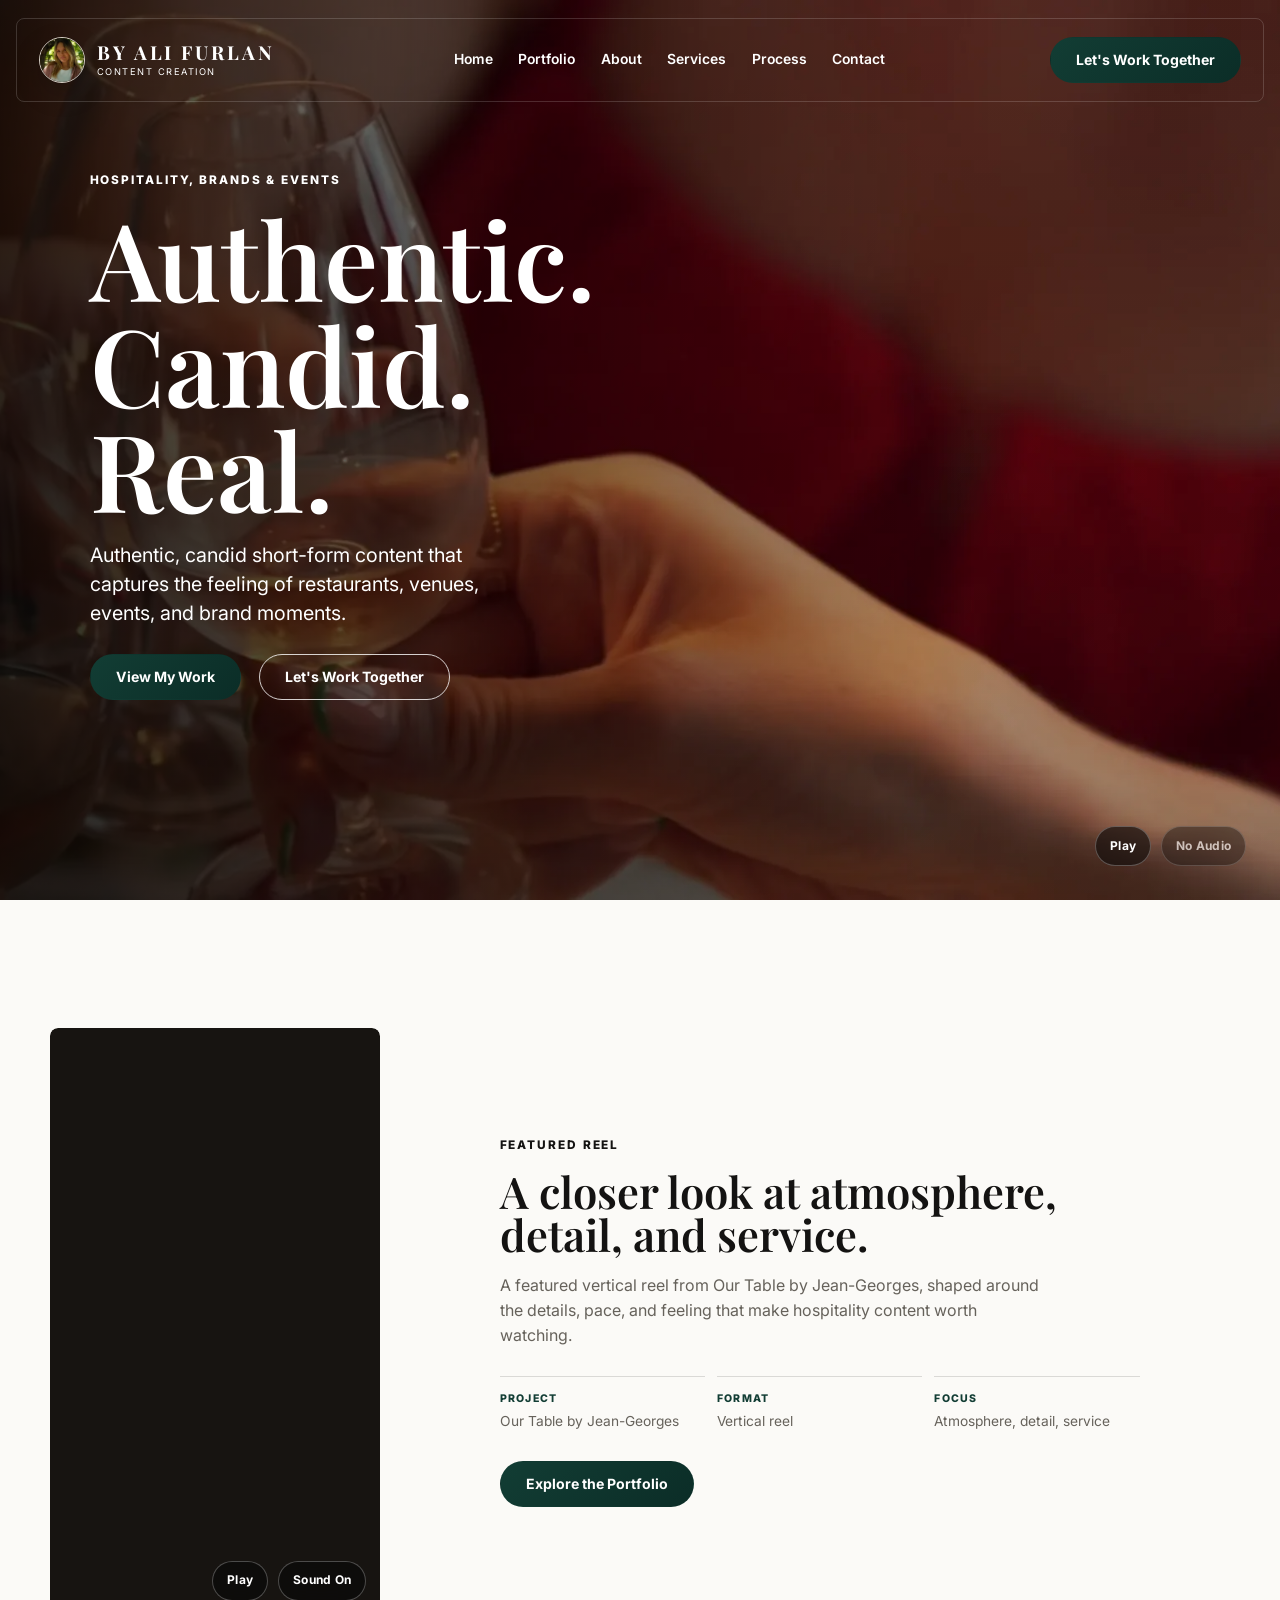
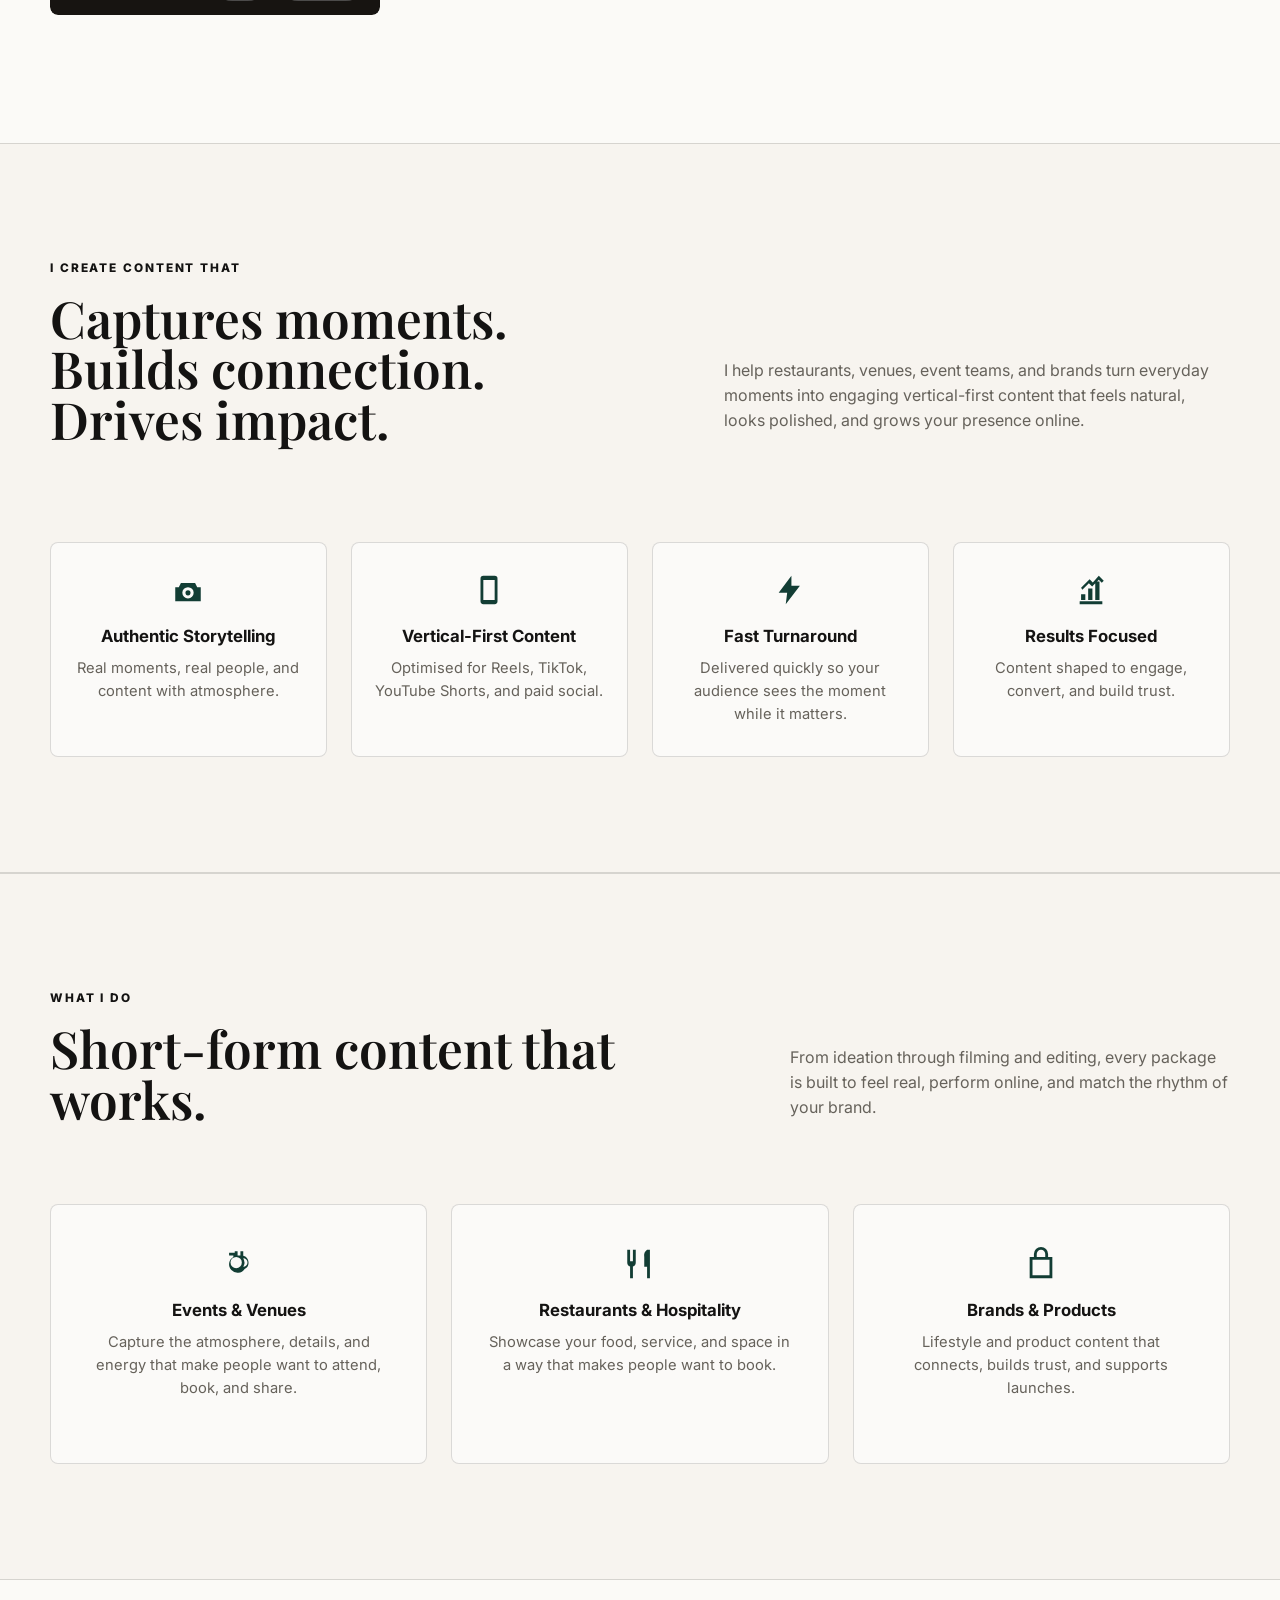
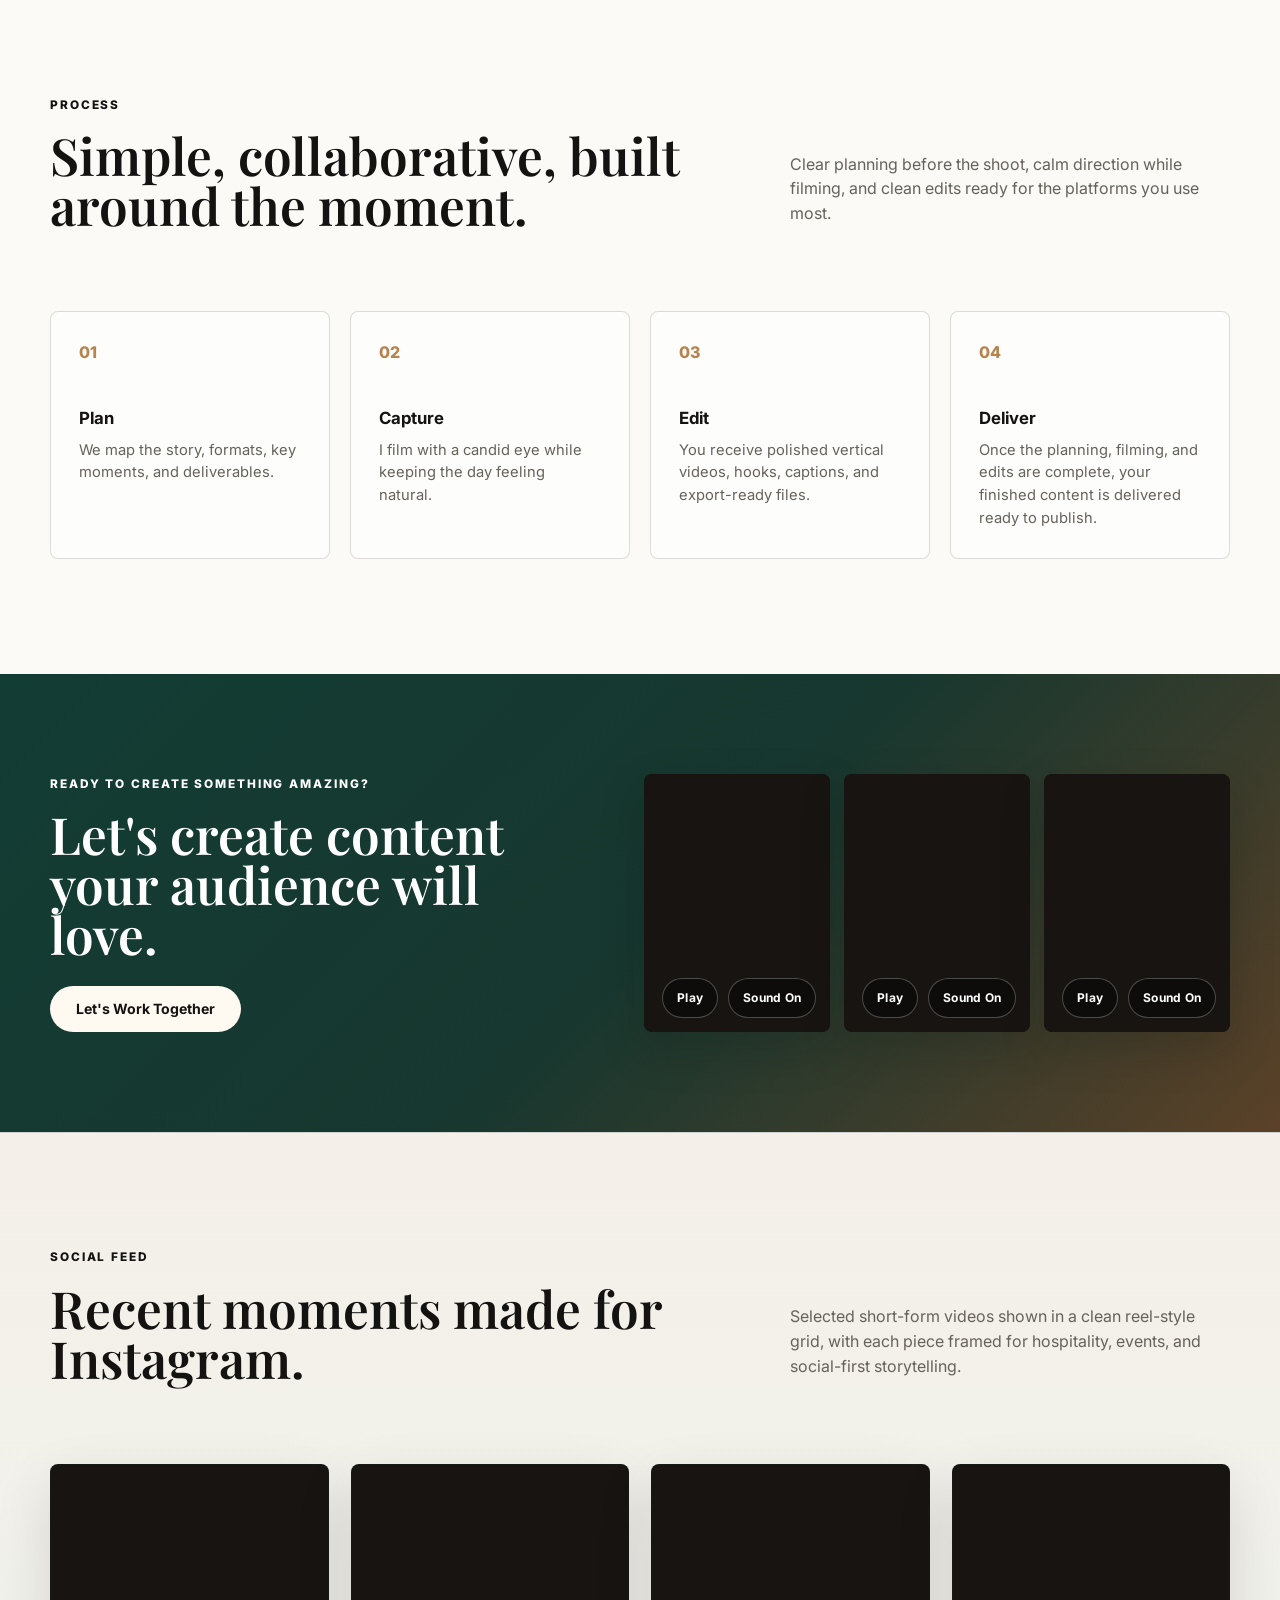
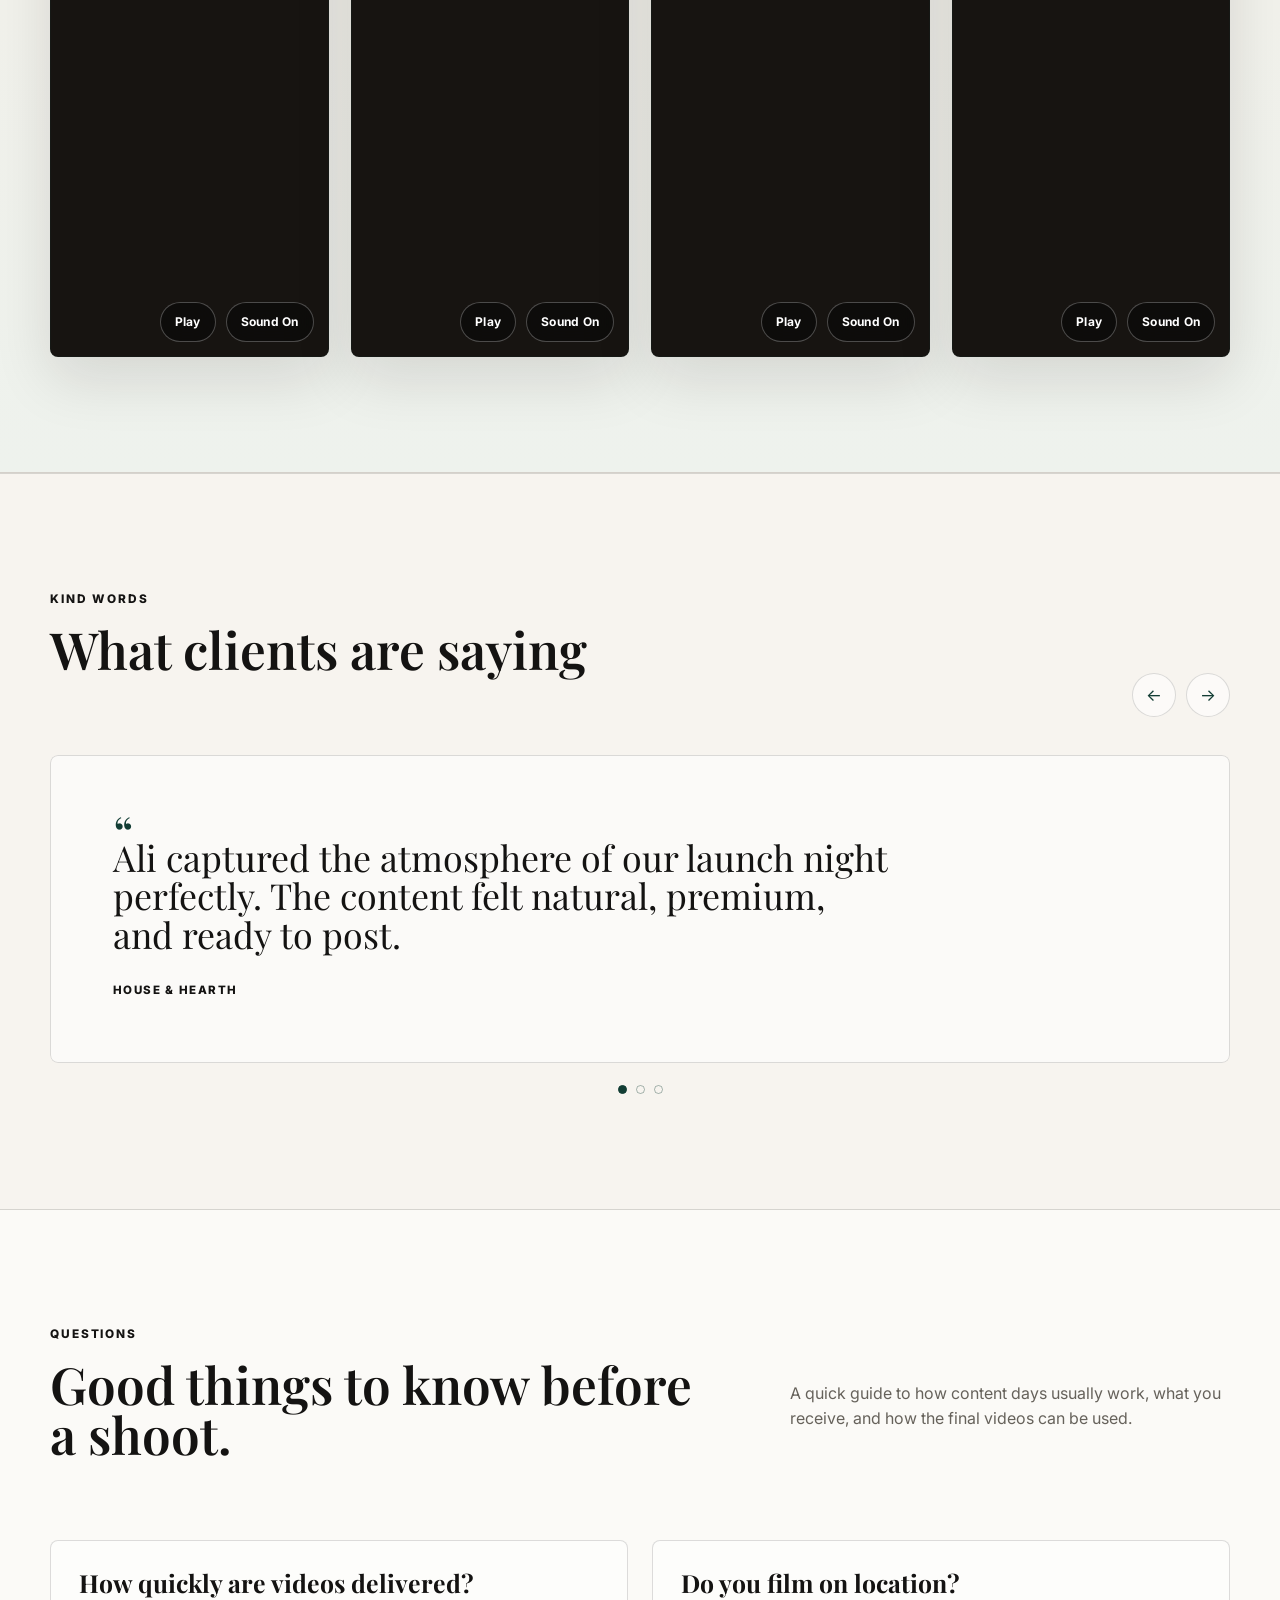
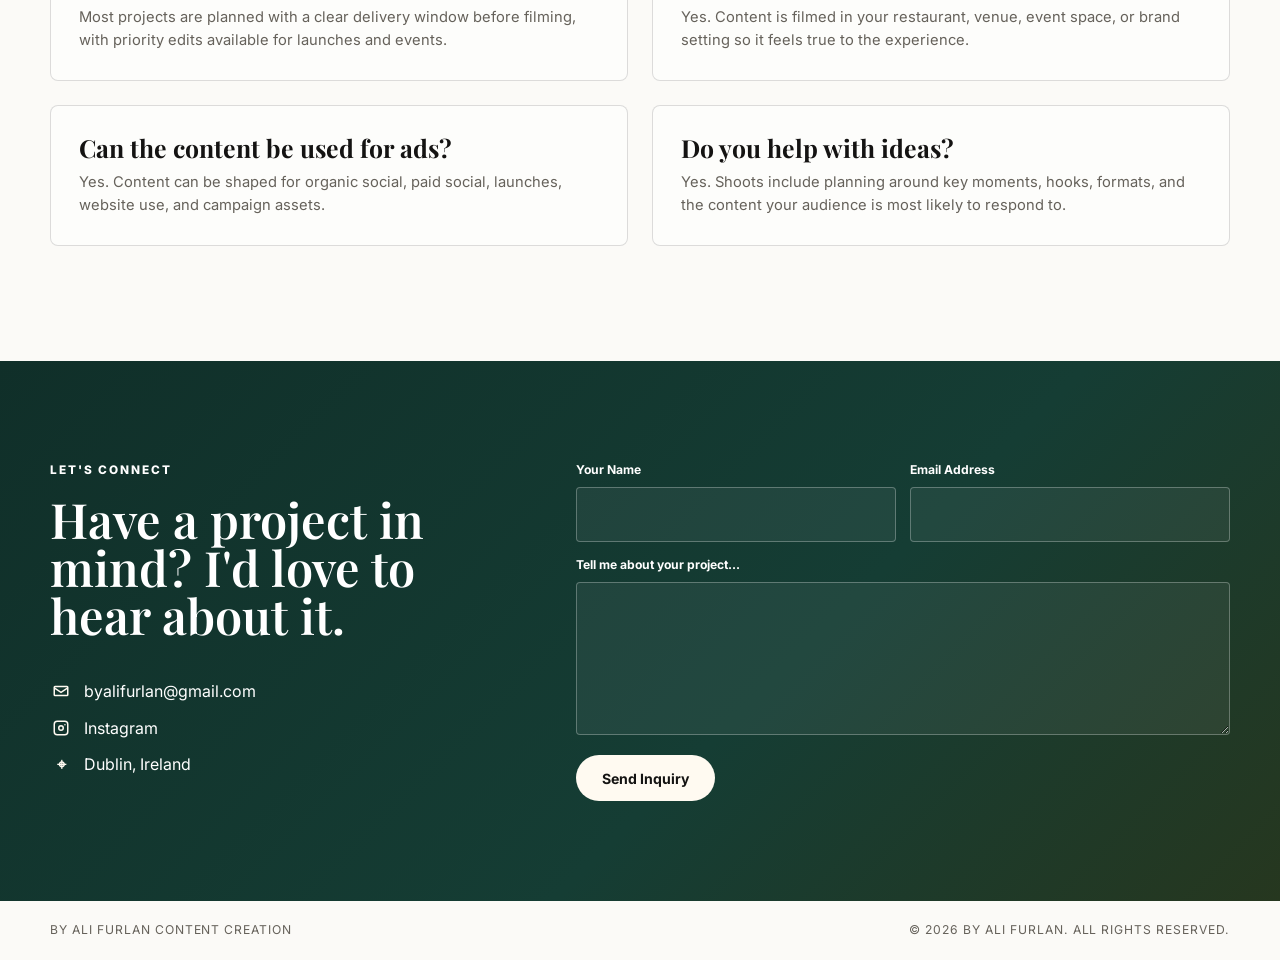
==== commit 27212bb0: "Add custom video audio controls" ====
--- a/index.html
+++ b/index.html
@@ -146,13 +146,17 @@
           class="hero-image"
           data-ambient-video
           data-hero-video
+          data-audio-capable="false"
           data-desktop-src="./assets/videos/hero-video/hero-desktop.mp4?v=20260827"
           data-mobile-src="./assets/videos/hero-video/hero-video-mobile.mp4?v=20260827"
+          data-desktop-poster="./assets/images/hero-poster-desktop.webp"
+          data-mobile-poster="./assets/images/hero-poster-mobile.webp"
           autoplay
           muted
           loop
           playsinline
           preload="none"
+          poster="./assets/images/hero-poster-desktop.webp"
           aria-hidden="true"
         ></video>
         <div class="hero-overlay"></div>
@@ -172,7 +176,7 @@
       <section class="home-reel section" id="portfolio" aria-labelledby="home-reel-title">
         <div class="home-reel-video">
           <video data-ambient-video autoplay muted playsinline loop preload="metadata" aria-label="Featured hospitality reel for Our Table by Jean-Georges">
-            <source src="./assets/videos/jeangeorges/our-table-ambient.mp4" type="video/mp4">
+            <source src="./assets/videos/jeangeorges/our-table.mp4" type="video/mp4">
           </video>
         </div>
         <div class="home-reel-copy">
@@ -280,15 +284,21 @@
           <a class="button button-light" href="#contact">Let's Work Together</a>
         </div>
         <div class="cta-images" aria-label="Selected short-form video moments">
-          <video data-ambient-video autoplay muted playsinline loop preload="metadata" aria-label="Menu detail short-form video">
-            <source src="./assets/videos/jeangeorges/beyond-the-pass-ambient.mp4" type="video/mp4">
-          </video>
-          <video data-ambient-video autoplay muted playsinline loop preload="metadata" aria-label="Event energy short-form video">
-            <source src="./assets/videos/jeangeorges/roots-by-jean-georges-ambient.mp4" type="video/mp4">
-          </video>
-          <video data-ambient-video autoplay muted playsinline loop preload="metadata" aria-label="Linen Yard short-form video">
-            <source src="./assets/videos/linenyard/the-linen-yard-ambient.mp4" type="video/mp4">
-          </video>
+          <div class="cta-video-card">
+            <video data-ambient-video autoplay muted playsinline loop preload="metadata" aria-label="Menu detail short-form video">
+              <source src="./assets/videos/jeangeorges/beyond-the-pass.mp4" type="video/mp4">
+            </video>
+          </div>
+          <div class="cta-video-card">
+            <video data-ambient-video autoplay muted playsinline loop preload="metadata" aria-label="Event energy short-form video">
+              <source src="./assets/videos/jeangeorges/roots-by-jean-georges.mp4" type="video/mp4">
+            </video>
+          </div>
+          <div class="cta-video-card">
+            <video data-ambient-video autoplay muted playsinline loop preload="metadata" aria-label="Linen Yard short-form video">
+              <source src="./assets/videos/linenyard/the-linen-yard.mp4" type="video/mp4">
+            </video>
+          </div>
         </div>
       </section>
 
@@ -303,22 +313,22 @@
         <div class="social-video-grid">
           <article class="social-video-card">
             <video data-ambient-video autoplay muted playsinline loop preload="metadata" aria-label="Hospitality atmosphere short-form video">
-              <source src="./assets/videos/jeangeorges/beyond-the-pass-ambient.mp4" type="video/mp4">
+              <source src="./assets/videos/jeangeorges/beyond-the-pass.mp4" type="video/mp4">
             </video>
           </article>
           <article class="social-video-card">
             <video data-ambient-video autoplay muted playsinline loop preload="metadata" aria-label="Food and drink detail short-form video">
-              <source src="./assets/videos/jeangeorges/roots-by-jean-georges-ambient.mp4" type="video/mp4">
+              <source src="./assets/videos/jeangeorges/roots-by-jean-georges.mp4" type="video/mp4">
             </video>
           </article>
           <article class="social-video-card">
             <video data-ambient-video autoplay muted playsinline loop preload="metadata" aria-label="Venue experience short-form video">
-              <source src="./assets/videos/jeangeorges/rose-focus-ambient.mp4" type="video/mp4">
+              <source src="./assets/videos/jeangeorges/rose-focus.mp4" type="video/mp4">
             </video>
           </article>
           <article class="social-video-card">
             <video data-ambient-video autoplay muted playsinline loop preload="metadata" aria-label="Brand moment short-form video">
-              <source src="./assets/videos/gloria/06A3548B-BE53-42E9-9475-A231928770A5-ambient.mp4" type="video/mp4">
+              <source src="./assets/videos/gloria/06A3548B-BE53-42E9-9475-A231928770A5.mp4" type="video/mp4">
             </video>
           </article>
         </div>
@@ -437,6 +447,6 @@
       <span>© 2026 By Ali Furlan. All rights reserved.</span>
     </footer>
 
-    <script src="./assets/js/script.js"></script>
+    <script src="./assets/js/script.js?v=20260828"></script>
   </body>
 </html>
--- a/assets/css/styles.css
+++ b/assets/css/styles.css
@@ -254,6 +254,10 @@
   object-position: 58% center;
 }
 
+.video-control-shell {
+  position: relative;
+}
+
 .hero-overlay {
   background:
     linear-gradient(90deg, rgba(0, 0, 0, 0.78) 0%, rgba(0, 0, 0, 0.5) 32%, rgba(0, 0, 0, 0.05) 72%),
@@ -317,6 +321,59 @@
   display: flex;
   flex-wrap: wrap;
   gap: 18px;
+}
+
+.video-controls {
+  position: absolute;
+  right: 14px;
+  bottom: 14px;
+  z-index: 3;
+  display: flex;
+  flex-wrap: wrap;
+  justify-content: flex-end;
+  gap: 10px;
+}
+
+.hero .video-controls {
+  right: clamp(18px, 3vw, 34px);
+  bottom: clamp(18px, 3vw, 34px);
+  z-index: 4;
+}
+
+.video-control {
+  min-height: 40px;
+  padding: 0 14px;
+  border: 1px solid rgba(255, 255, 255, 0.26);
+  border-radius: 999px;
+  background: rgba(8, 8, 8, 0.58);
+  color: white;
+  font-size: 0.75rem;
+  font-weight: 700;
+  letter-spacing: 0.02em;
+  cursor: pointer;
+  backdrop-filter: blur(16px);
+  transition: background 180ms ease, border-color 180ms ease, transform 180ms ease, opacity 180ms ease;
+}
+
+.video-control:hover {
+  transform: translateY(-1px);
+  background: rgba(8, 8, 8, 0.72);
+}
+
+.video-control.is-on {
+  background: rgba(18, 61, 52, 0.84);
+  border-color: rgba(255, 250, 241, 0.42);
+}
+
+.video-control:disabled,
+.video-control.is-disabled {
+  opacity: 0.64;
+  cursor: not-allowed;
+  transform: none;
+}
+
+.video-control[hidden] {
+  display: none;
 }
 
 .section {
@@ -607,6 +664,7 @@
 }
 
 .social-video-card {
+  position: relative;
   display: block;
   min-width: 0;
   overflow: hidden;
@@ -633,7 +691,8 @@
 
 @media (prefers-reduced-motion: reduce) {
   .social-video-card video,
-  .testimonial-track {
+  .testimonial-track,
+  .video-control {
     transition: none;
   }
 
@@ -757,7 +816,8 @@
 }
 
 .cta-images img,
-.cta-images video {
+.cta-images video,
+.cta-video-card {
   display: block;
   width: 100%;
   aspect-ratio: 0.72;
@@ -766,6 +826,19 @@
   border-radius: 8px;
   background: #171411;
   box-shadow: 0 18px 46px rgba(6, 18, 15, 0.18);
+}
+
+.cta-video-card {
+  position: relative;
+  overflow: hidden;
+}
+
+.cta-video-card video {
+  display: block;
+  width: 100%;
+  height: 100%;
+  aspect-ratio: 0.72;
+  object-fit: cover;
 }
 
 .process-grid {
@@ -1164,6 +1237,11 @@
   grid-template-rows: auto 1fr;
 }
 
+.work-video-shell {
+  position: relative;
+  overflow: hidden;
+}
+
 .work-video-card div {
   padding: 18px 18px 20px;
 }
@@ -1348,6 +1426,11 @@
     width: calc(100% - 32px);
     margin-inline: 16px;
     padding-top: 150px;
+    text-align: center;
+  }
+
+  .home-reel-video {
+    justify-self: center;
   }
 
   h1 {
@@ -1356,10 +1439,30 @@
 
   .hero-copy {
     max-width: 360px;
+    margin-inline: auto;
+    margin-bottom: 30px;
   }
 
   .hero-actions {
+    justify-content: center;
     gap: 12px;
+  }
+
+  .video-controls {
+    right: 12px;
+    bottom: 12px;
+    gap: 8px;
+  }
+
+  .video-control {
+    min-height: 38px;
+    padding: 0 12px;
+    font-size: 0.72rem;
+  }
+
+  .hero .video-controls {
+    right: 16px;
+    bottom: 20px;
   }
 
   .error-page {
@@ -1372,17 +1475,32 @@
   }
 
   .testimonial-heading {
-    align-items: start;
+    align-items: center;
     flex-direction: column;
+    gap: 18px;
+    text-align: center;
   }
 
   .testimonial-controls {
-    align-self: flex-start;
+    align-self: center;
   }
 
   .section {
     width: min(100% - 32px, 1180px);
     padding: 64px 0;
+  }
+
+  .eyebrow {
+    margin-bottom: 12px;
+  }
+
+  .hero h1,
+  .home-reel-copy h2,
+  .intro h2,
+  .section-heading h2,
+  .cta-band h2,
+  .contact h2 {
+    margin-bottom: 16px;
   }
 
   .intro,
@@ -1392,6 +1510,88 @@
   .faq {
     width: 100%;
     padding: 64px 16px;
+  }
+
+  .home-reel-copy,
+  .intro > div:first-child,
+  .intro-copy,
+  .section-heading,
+  .cta-band > div:first-child,
+  .contact > div:first-child {
+    text-align: center;
+  }
+
+  .home-reel-copy,
+  .intro > div:first-child,
+  .intro-copy,
+  .section-heading > div,
+  .section-heading > p,
+  .cta-band > div:first-child,
+  .contact > div:first-child {
+    margin-inline: auto;
+  }
+
+  .home-reel-copy,
+  .intro > div:first-child,
+  .intro-copy,
+  .section-heading > div,
+  .section-heading > p,
+  .cta-band > div:first-child,
+  .contact > div:first-child,
+  .testimonial-heading > div:first-child {
+    max-width: 34rem;
+  }
+
+  .home-reel-copy p:not(.eyebrow),
+  .intro-copy p,
+  .section-heading > p,
+  .cta-band > div:first-child > p:not(.eyebrow),
+  .contact > div:first-child > p:not(.eyebrow) {
+    margin-inline: auto;
+    margin-bottom: 30px;
+  }
+
+  .home-reel-copy p:not(.eyebrow),
+  .intro-copy p,
+  .section-heading > p,
+  .contact-list {
+    max-width: 31rem;
+  }
+
+  .home-reel-copy .button,
+  .cta-band > div:first-child .button {
+    margin-inline: auto;
+  }
+
+  .home-reel-meta {
+    max-width: 22rem;
+    margin: 0 auto 30px;
+    text-align: center;
+  }
+
+  .intro {
+    row-gap: 26px;
+  }
+
+  .section-heading {
+    margin-bottom: 30px;
+  }
+
+  .split {
+    gap: 24px;
+  }
+
+  .split > p {
+    padding-top: 0;
+  }
+
+  .cta-band {
+    gap: 28px;
+  }
+
+  .cta-band h2 {
+    margin-inline: auto;
+    margin-bottom: 22px;
   }
 
   .feature-strip,
@@ -1428,6 +1628,23 @@
     gap: 10px;
   }
 
+  .contact {
+    gap: 30px;
+  }
+
+  .contact > div:first-child {
+    display: grid;
+    justify-items: center;
+  }
+
+  .contact-list {
+    margin: 10px auto 0;
+  }
+
+  .contact-form button {
+    justify-self: start;
+  }
+
   footer {
     flex-direction: column;
   }
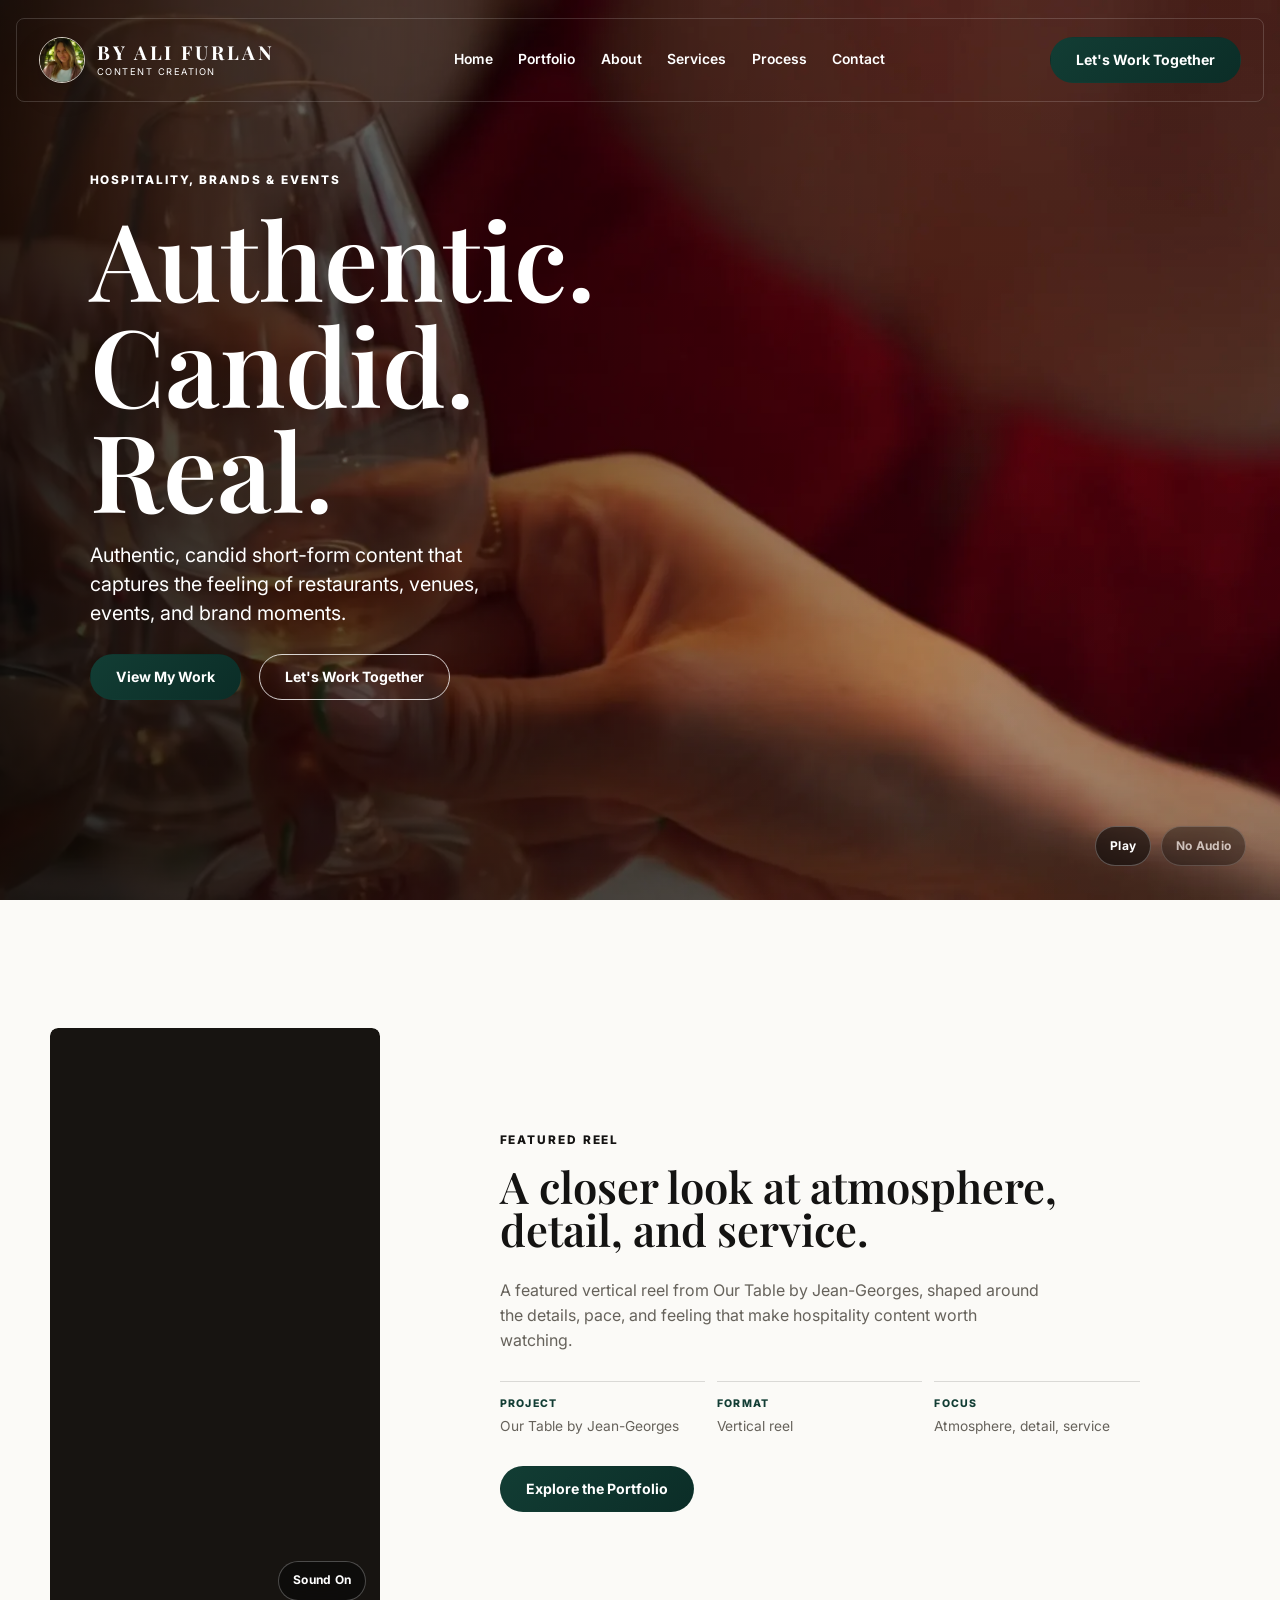
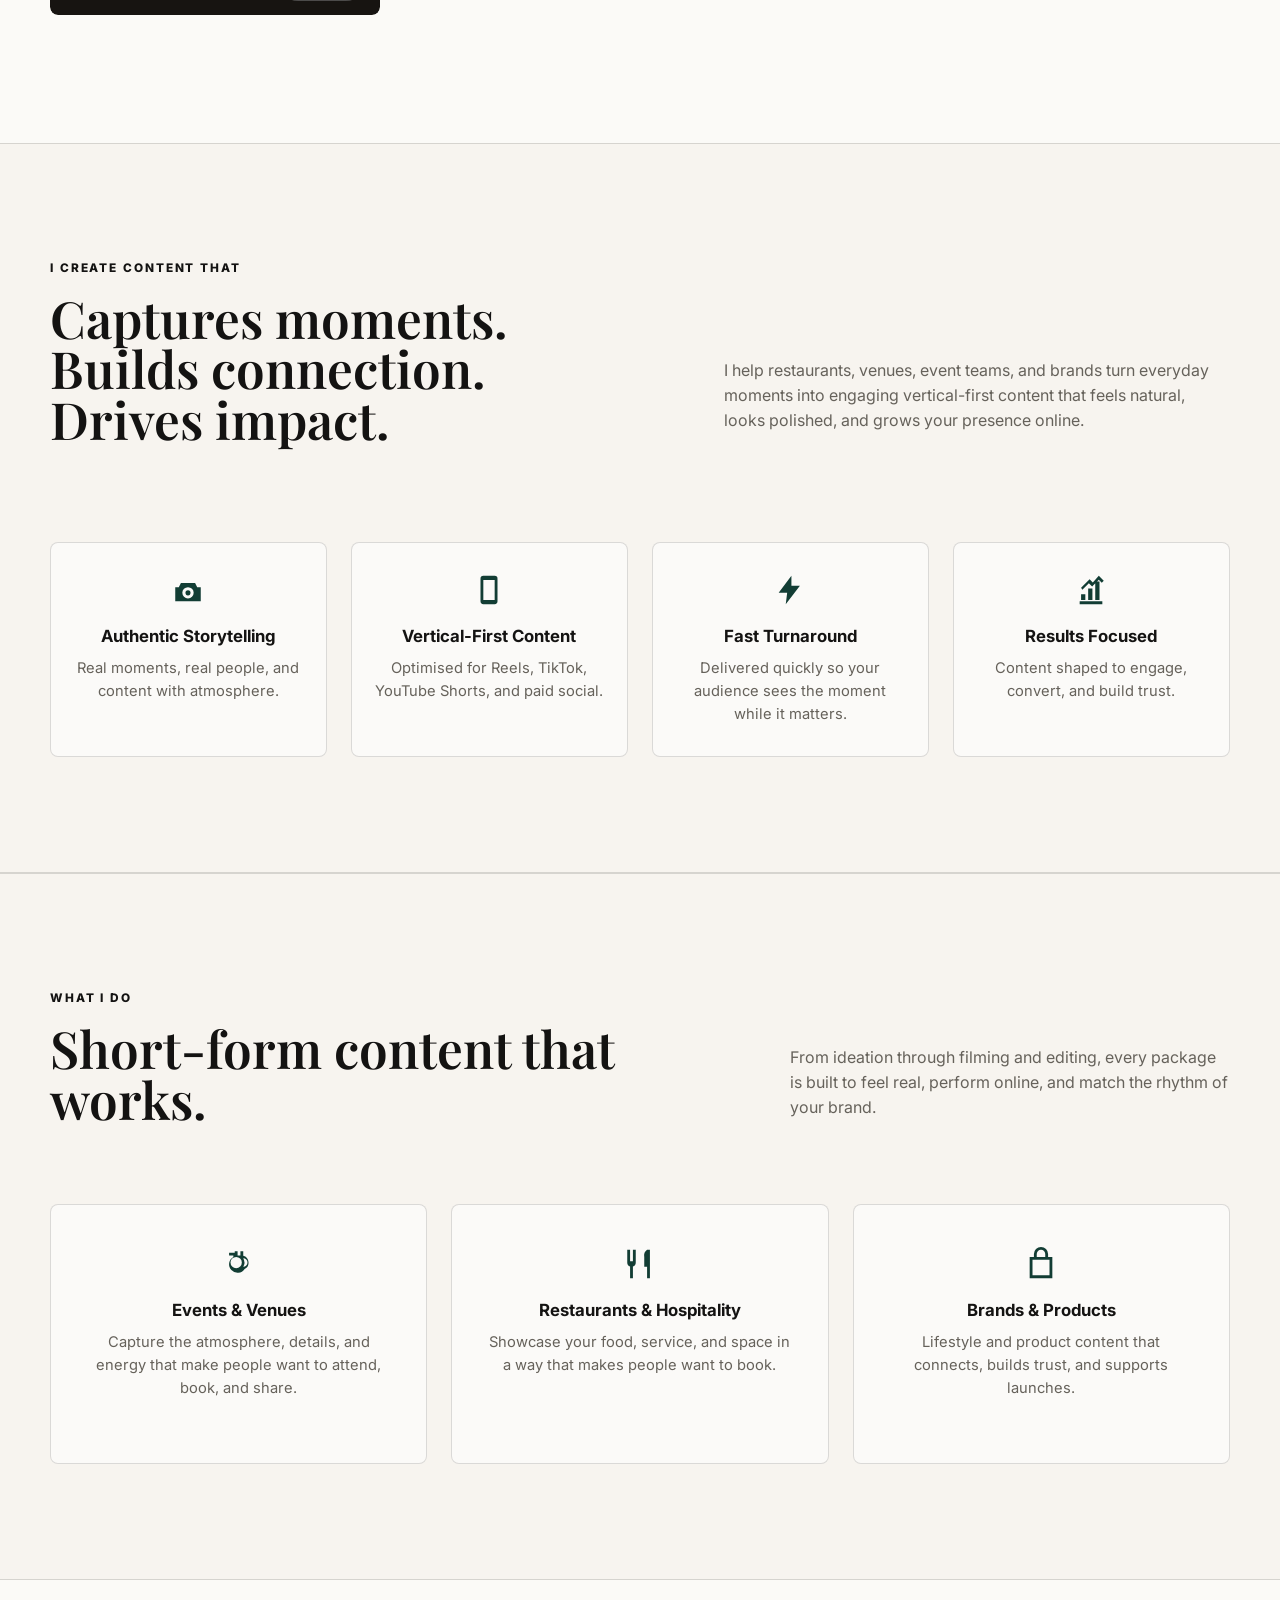
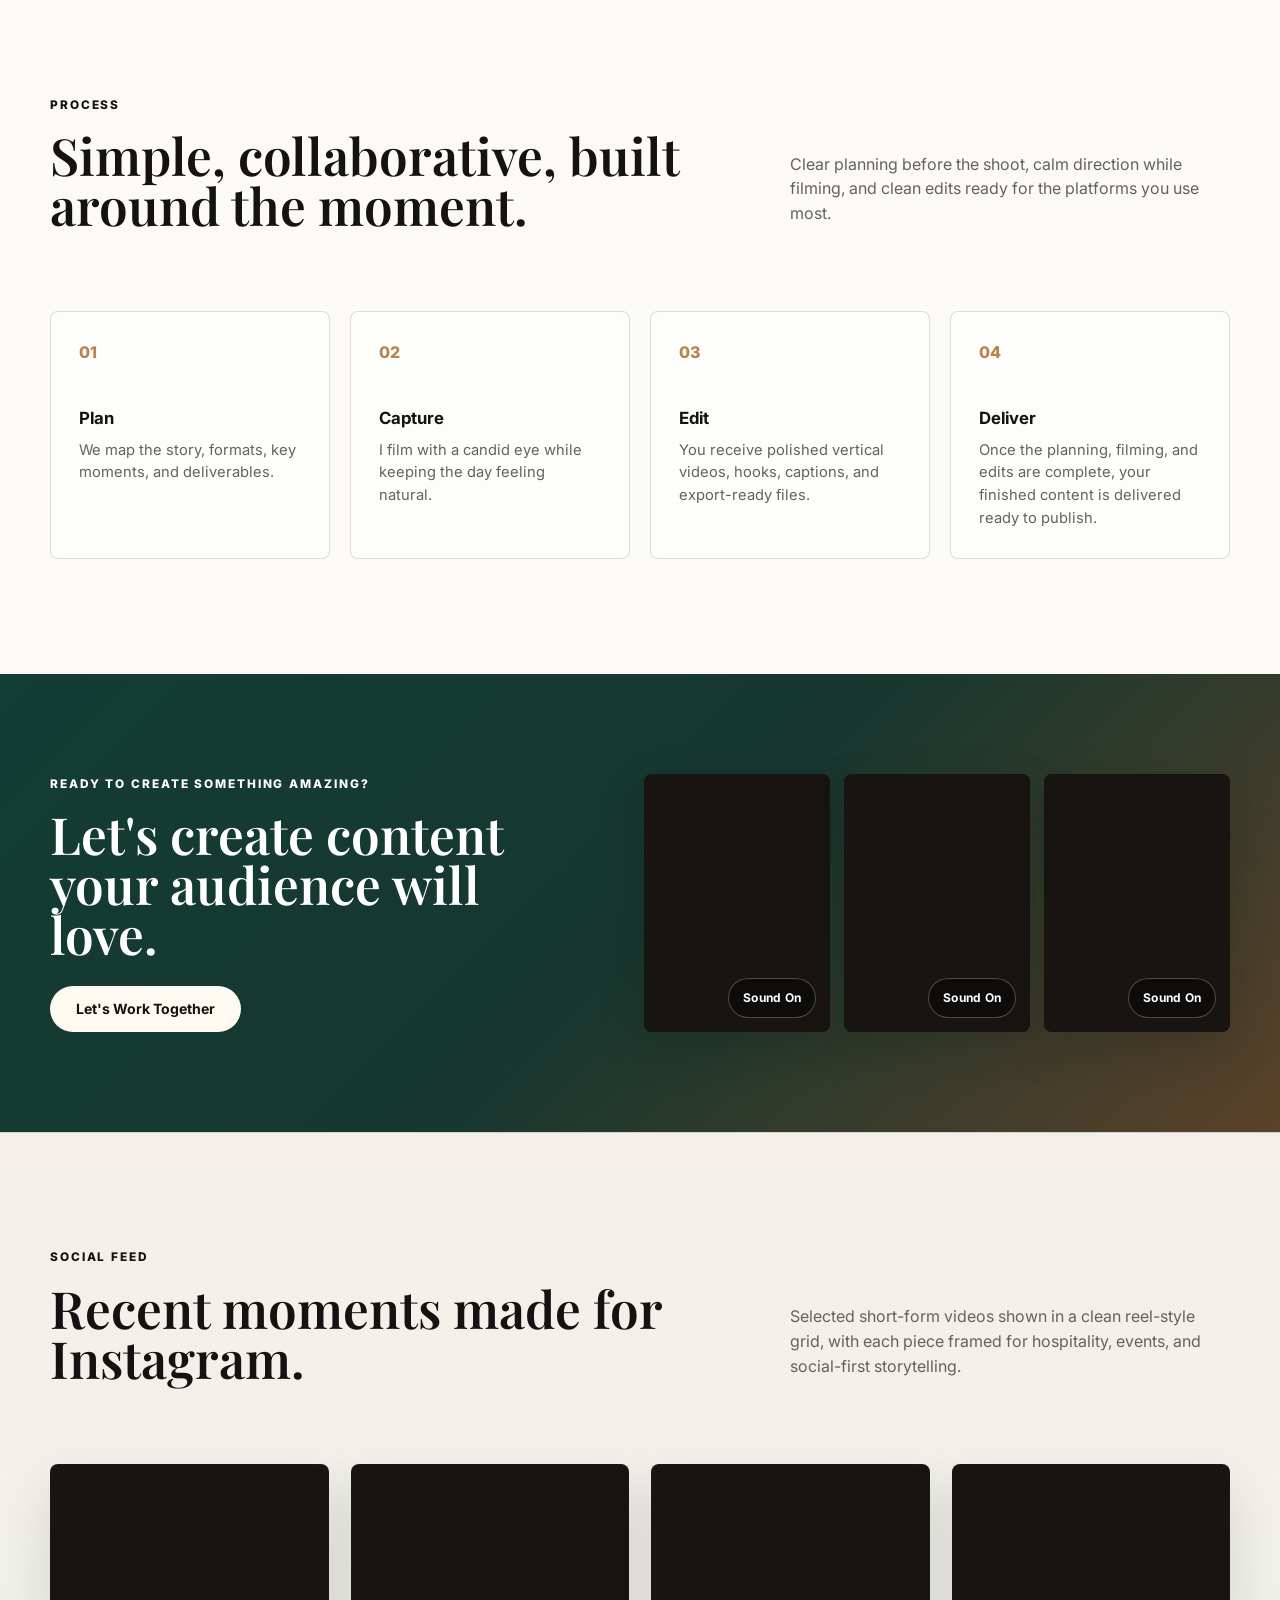
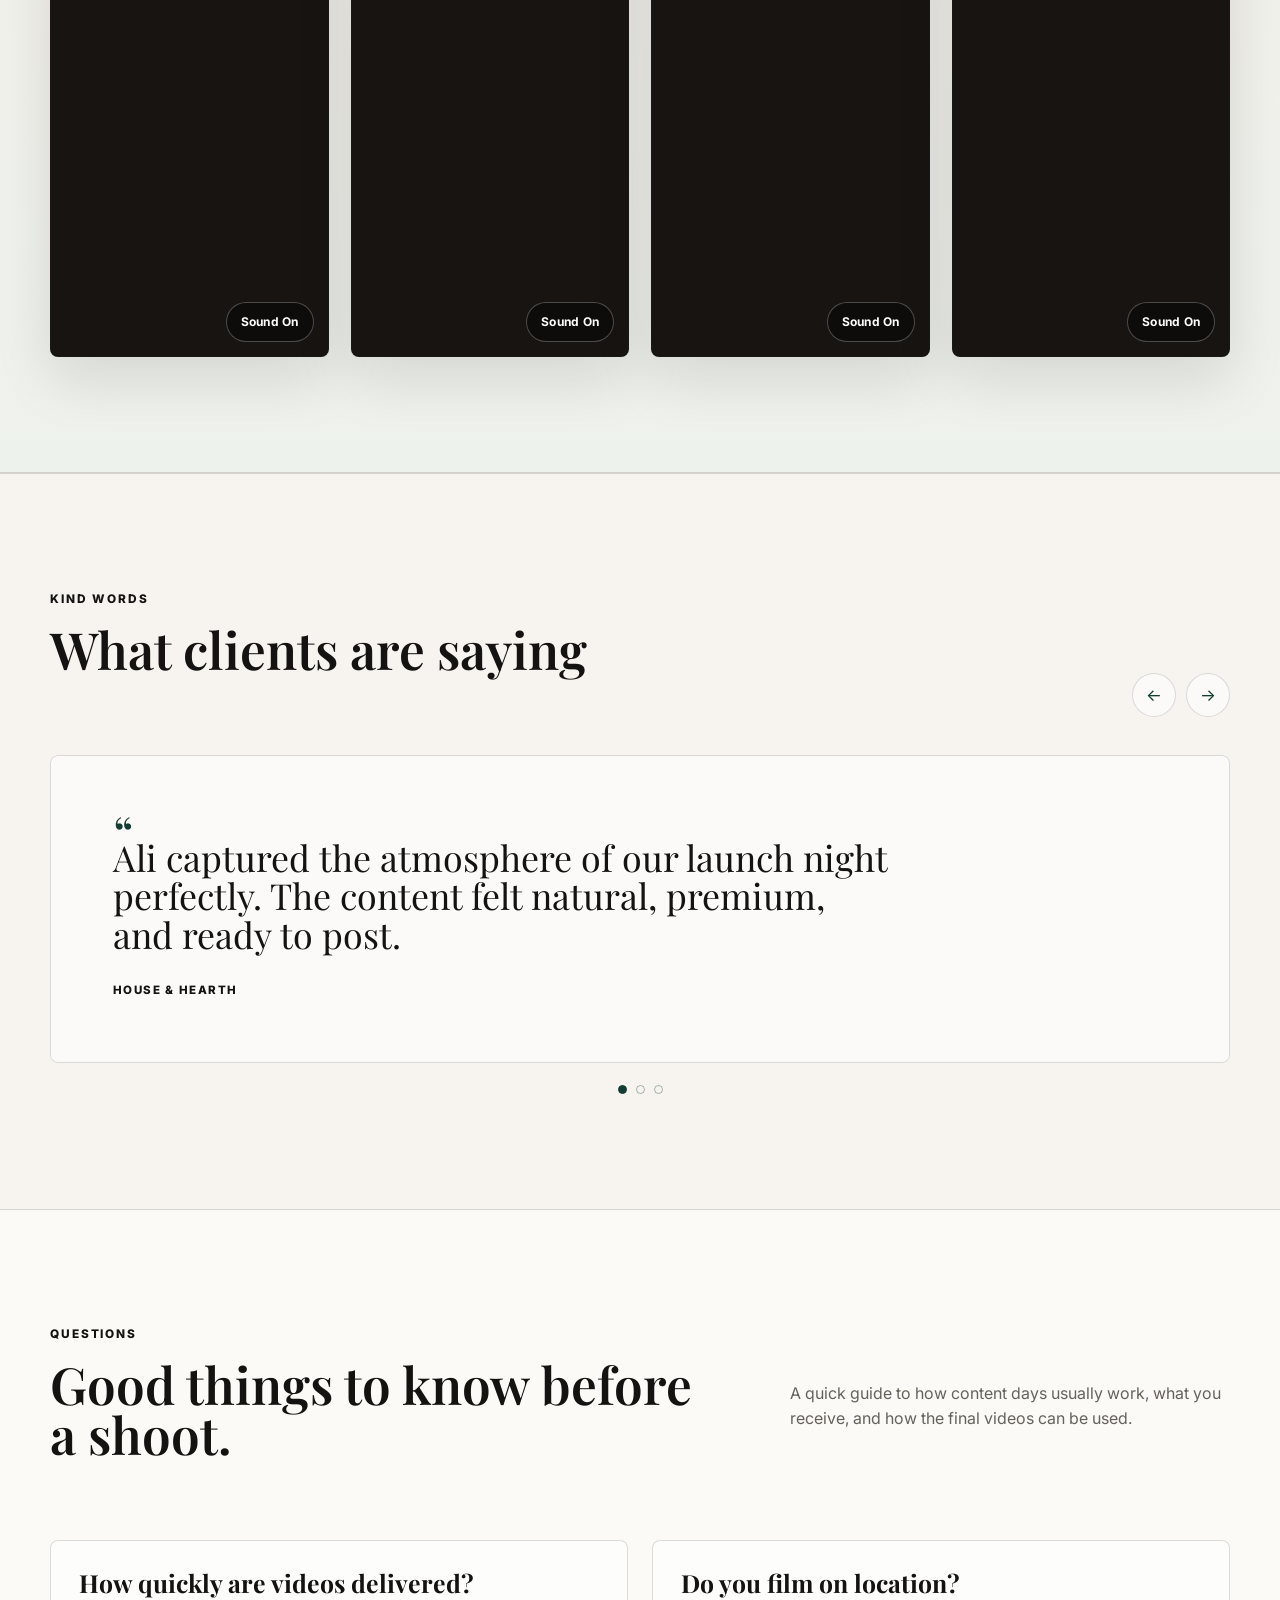
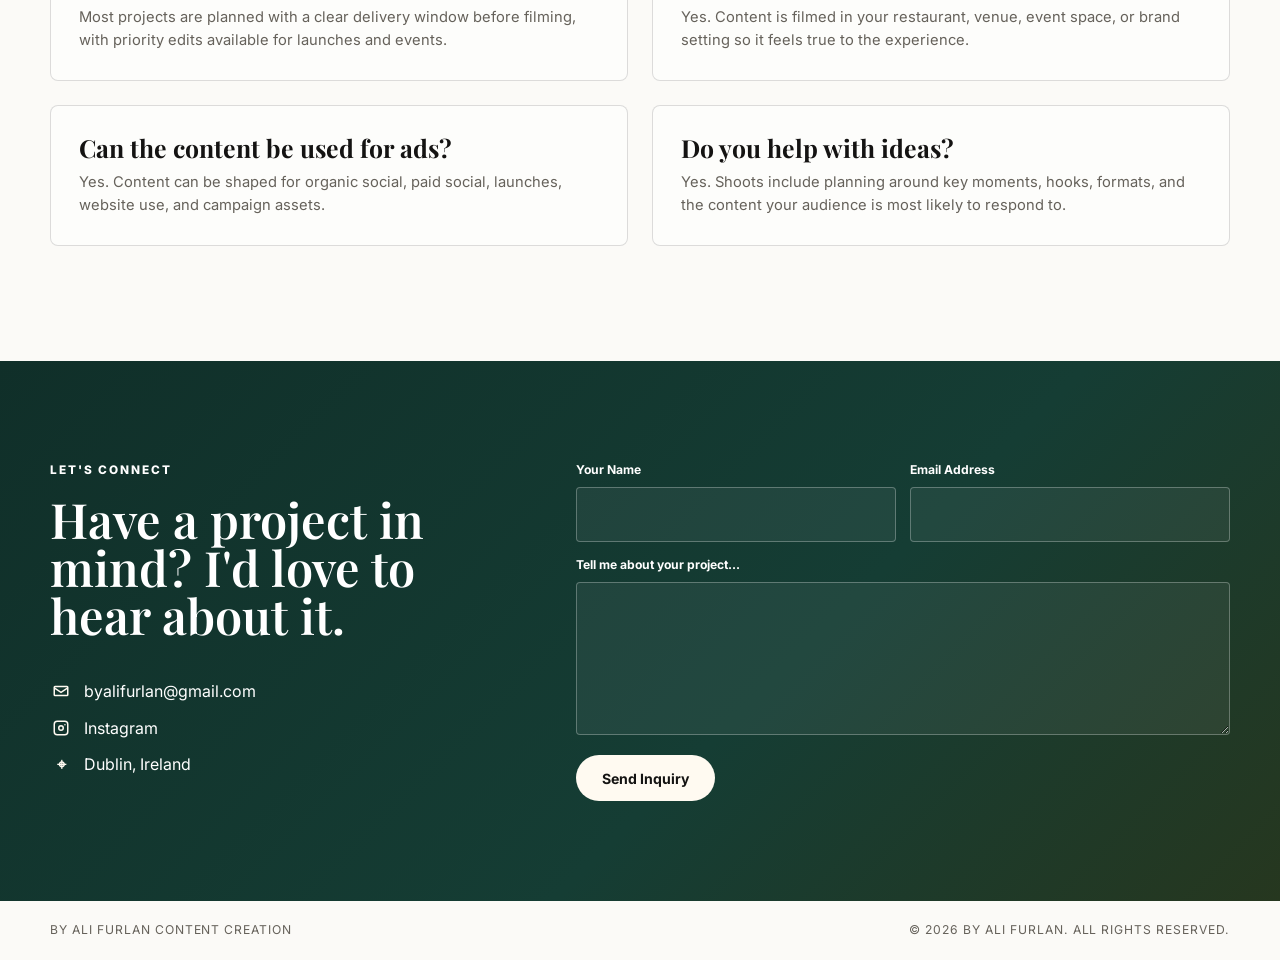
==== commit fe7d5658: "Reorder featured reel on mobile" ====
--- a/index.html
+++ b/index.html
@@ -180,18 +180,22 @@
           </video>
         </div>
         <div class="home-reel-copy">
-          <p class="eyebrow">Featured reel</p>
-          <h2 id="home-reel-title">A closer look at atmosphere, detail, and service.</h2>
-          <p>
-            A featured vertical reel from Our Table by Jean-Georges, shaped around the details, pace, and feeling that
-            make hospitality content worth watching.
-          </p>
-          <dl class="home-reel-meta" aria-label="Featured reel details">
-            <div><dt>Project</dt><dd>Our Table by Jean-Georges</dd></div>
-            <div><dt>Format</dt><dd>Vertical reel</dd></div>
-            <div><dt>Focus</dt><dd>Atmosphere, detail, service</dd></div>
-          </dl>
-          <a class="button button-dark" href="./work.html">Explore the Portfolio</a>
+          <div class="home-reel-heading">
+            <p class="eyebrow">Featured reel</p>
+            <h2 id="home-reel-title">A closer look at atmosphere, detail, and service.</h2>
+          </div>
+          <div class="home-reel-body">
+            <p>
+              A featured vertical reel from Our Table by Jean-Georges, shaped around the details, pace, and feeling that
+              make hospitality content worth watching.
+            </p>
+            <dl class="home-reel-meta" aria-label="Featured reel details">
+              <div><dt>Project</dt><dd>Our Table by Jean-Georges</dd></div>
+              <div><dt>Format</dt><dd>Vertical reel</dd></div>
+              <div><dt>Focus</dt><dd>Atmosphere, detail, service</dd></div>
+            </dl>
+            <a class="button button-dark" href="./work.html">Explore the Portfolio</a>
+          </div>
         </div>
       </section>
 
--- a/assets/css/styles.css
+++ b/assets/css/styles.css
@@ -420,6 +420,10 @@
   max-width: 640px;
 }
 
+.home-reel-heading {
+  margin-bottom: 28px;
+}
+
 .home-reel-copy h2 {
   max-width: 560px;
   margin-bottom: 18px;
@@ -1189,85 +1193,38 @@
   padding-bottom: clamp(72px, 9vw, 120px);
 }
 
-.work-filter-row {
-  display: flex;
-  flex-wrap: wrap;
-  gap: 10px;
-  margin-bottom: 28px;
-}
-
-.work-filter-row button {
-  display: inline-flex;
-  align-items: center;
-  min-height: 38px;
-  padding: 0 16px;
-  border: 1px solid var(--line);
-  border-radius: 999px;
-  background: #f7f4ef;
-  color: var(--ink);
-  font-size: 0.82rem;
-  font-weight: 800;
-  cursor: pointer;
-  transition: background 180ms ease, color 180ms ease, border-color 180ms ease;
-}
-
-.work-filter-row button:hover,
-.work-filter-row button:focus-visible {
-  border-color: rgba(18, 61, 52, 0.4);
-}
-
-.work-filter-row button.is-active {
-  background: var(--green);
-  border-color: var(--green);
-  color: white;
-}
-
-.work-video-card.is-hidden {
-  display: none;
+.work-library-heading {
+  max-width: 640px;
+  margin-bottom: 34px;
+}
+
+.work-library-heading h1 {
+  margin-bottom: 16px;
+  font-size: clamp(2.4rem, 4vw, 4.2rem);
+}
+
+.work-library-heading p:last-child {
+  max-width: 34rem;
+  margin-bottom: 0;
+  color: var(--muted);
 }
 
 .work-video-grid {
   display: grid;
-  grid-template-columns: repeat(4, minmax(0, 1fr));
-  gap: 22px;
+  grid-template-columns: repeat(3, minmax(0, 1fr));
+  gap: 24px;
+  align-items: start;
 }
 
 .work-video-card {
-  display: grid;
-  grid-template-rows: auto 1fr;
+  position: relative;
+  min-width: 0;
 }
 
 .work-video-shell {
   position: relative;
   overflow: hidden;
-}
-
-.work-video-card div {
-  padding: 18px 18px 20px;
-}
-
-.work-video-card span {
-  display: block;
-  margin-bottom: 8px;
-  color: var(--green);
-  text-transform: uppercase;
-  letter-spacing: 0.12em;
-  font-size: 0.68rem;
-  font-weight: 800;
-}
-
-.work-video-card h3 {
-  margin-bottom: 8px;
-  font-family: var(--serif);
-  font-size: 1.35rem;
-  line-height: 1.05;
-}
-
-.work-video-card p {
-  margin-bottom: 0;
-  color: var(--muted);
-  font-size: 0.84rem;
-  line-height: 1.45;
+  background: #171411;
 }
 
 .work-cta {
@@ -1380,9 +1337,12 @@
   .portfolio-grid,
   .social-grid,
   .social-video-grid,
-  .work-video-grid,
   .process-grid,
   .faq-grid {
+    grid-template-columns: repeat(2, minmax(0, 1fr));
+  }
+
+  .work-video-grid {
     grid-template-columns: repeat(2, minmax(0, 1fr));
   }
 }
@@ -1431,6 +1391,32 @@
 
   .home-reel-video {
     justify-self: center;
+  }
+
+  .home-reel-copy {
+    display: contents;
+  }
+
+  .home-reel-heading,
+  .home-reel-body {
+    max-width: 34rem;
+    margin-inline: auto;
+    text-align: center;
+  }
+
+  .home-reel-heading {
+    order: 1;
+    margin-bottom: 0;
+  }
+
+  .home-reel-video {
+    order: 2;
+    margin-top: 0;
+  }
+
+  .home-reel-body {
+    order: 3;
+    margin-top: 24px;
   }
 
   h1 {
@@ -1513,6 +1499,8 @@
   }
 
   .home-reel-copy,
+  .home-reel-heading,
+  .home-reel-body,
   .intro > div:first-child,
   .intro-copy,
   .section-heading,
@@ -1522,6 +1510,8 @@
   }
 
   .home-reel-copy,
+  .home-reel-heading,
+  .home-reel-body,
   .intro > div:first-child,
   .intro-copy,
   .section-heading > div,
@@ -1532,6 +1522,8 @@
   }
 
   .home-reel-copy,
+  .home-reel-heading,
+  .home-reel-body,
   .intro > div:first-child,
   .intro-copy,
   .section-heading > div,
@@ -1543,6 +1535,7 @@
   }
 
   .home-reel-copy p:not(.eyebrow),
+  .home-reel-body p:not(.eyebrow),
   .intro-copy p,
   .section-heading > p,
   .cta-band > div:first-child > p:not(.eyebrow),
@@ -1552,6 +1545,7 @@
   }
 
   .home-reel-copy p:not(.eyebrow),
+  .home-reel-body p:not(.eyebrow),
   .intro-copy p,
   .section-heading > p,
   .contact-list {
@@ -1559,6 +1553,7 @@
   }
 
   .home-reel-copy .button,
+  .home-reel-body .button,
   .cta-band > div:first-child .button {
     margin-inline: auto;
   }
@@ -1599,7 +1594,6 @@
   .portfolio-grid,
   .social-grid,
   .social-video-grid,
-  .work-video-grid,
   .process-grid,
   .faq-grid,
   .contact-form {
@@ -1610,11 +1604,30 @@
     width: min(100% - 32px, 1180px);
   }
 
+  .work-library-heading {
+    margin-bottom: 30px;
+    text-align: center;
+  }
+
+  .work-library-heading p:last-child {
+    margin-inline: auto;
+  }
+
   .work-feature {
     width: min(100% - 32px, 1180px);
     padding: 124px 0 64px;
   }
 
+  .work-video-grid {
+    grid-template-columns: 1fr;
+    gap: 18px;
+    justify-items: center;
+  }
+
+  .work-video-card {
+    width: min(100%, 320px);
+  }
+
   .service-grid article {
     min-height: 0;
   }
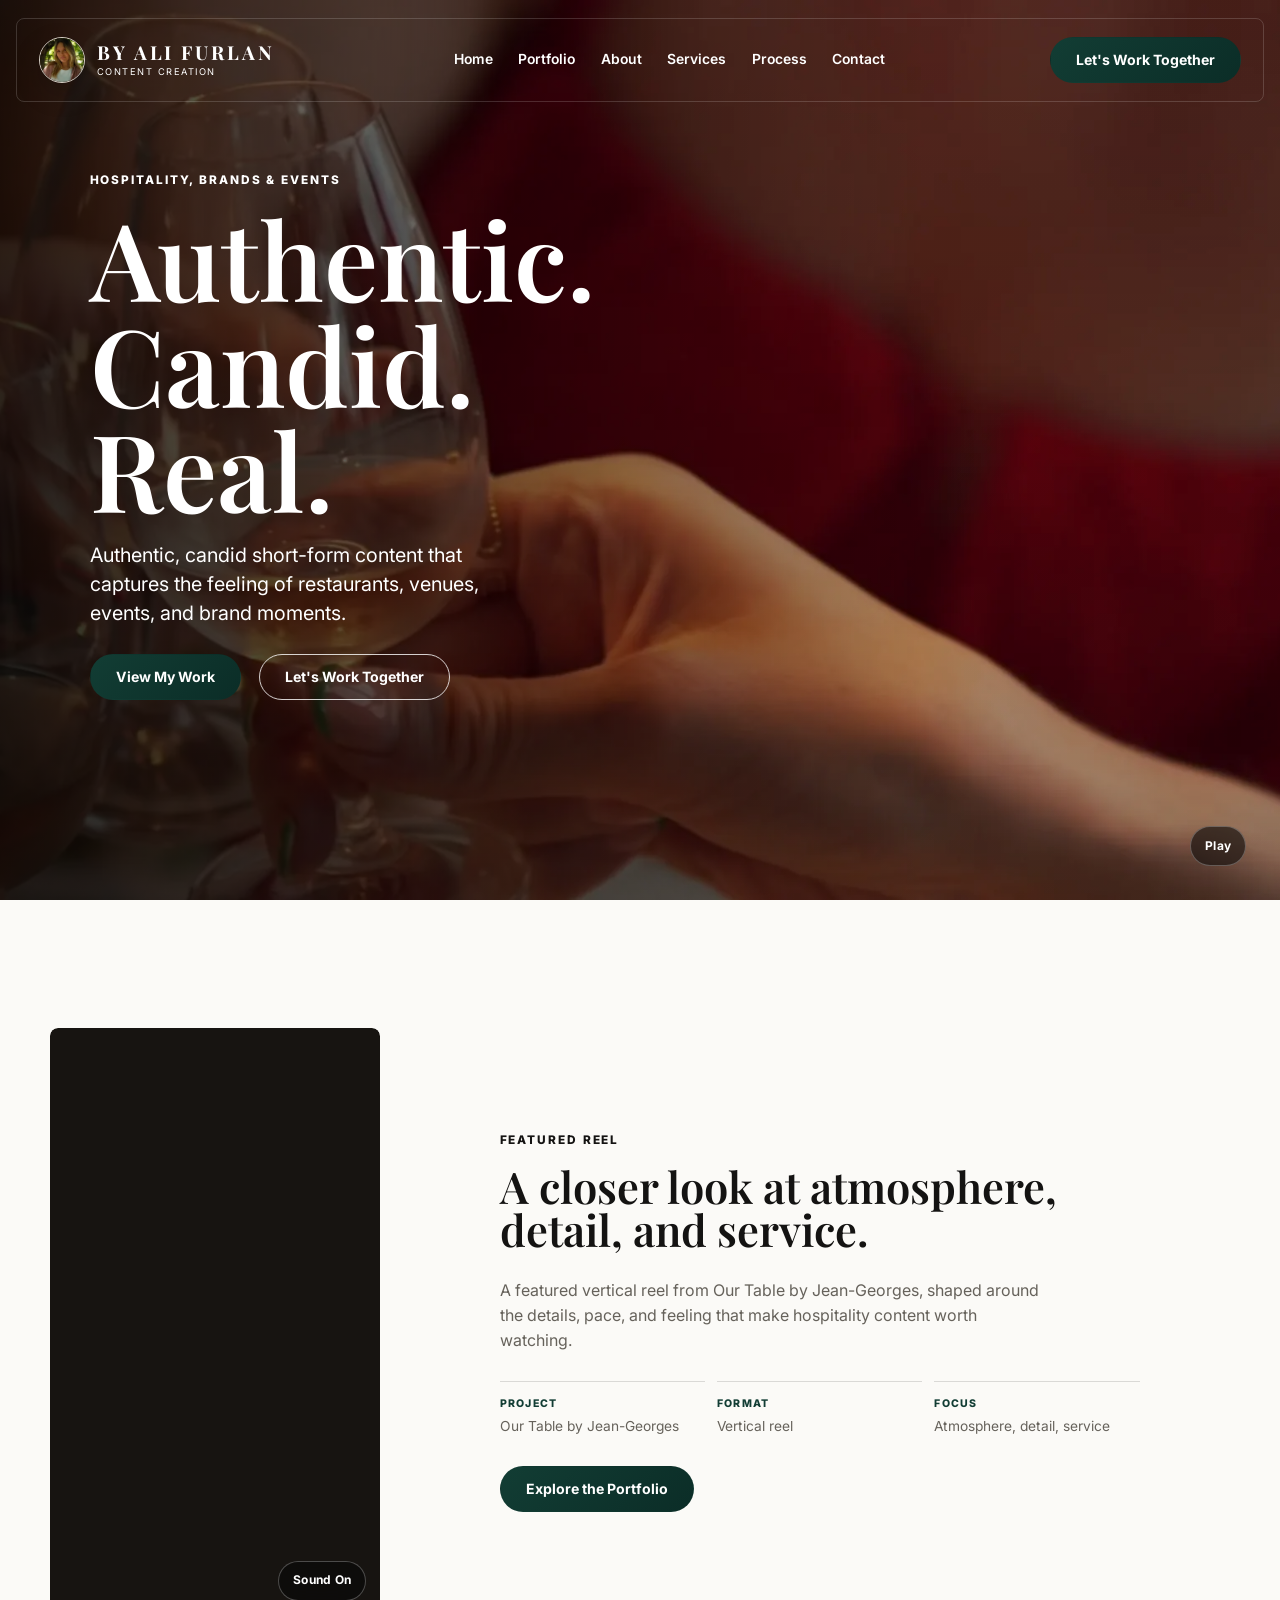
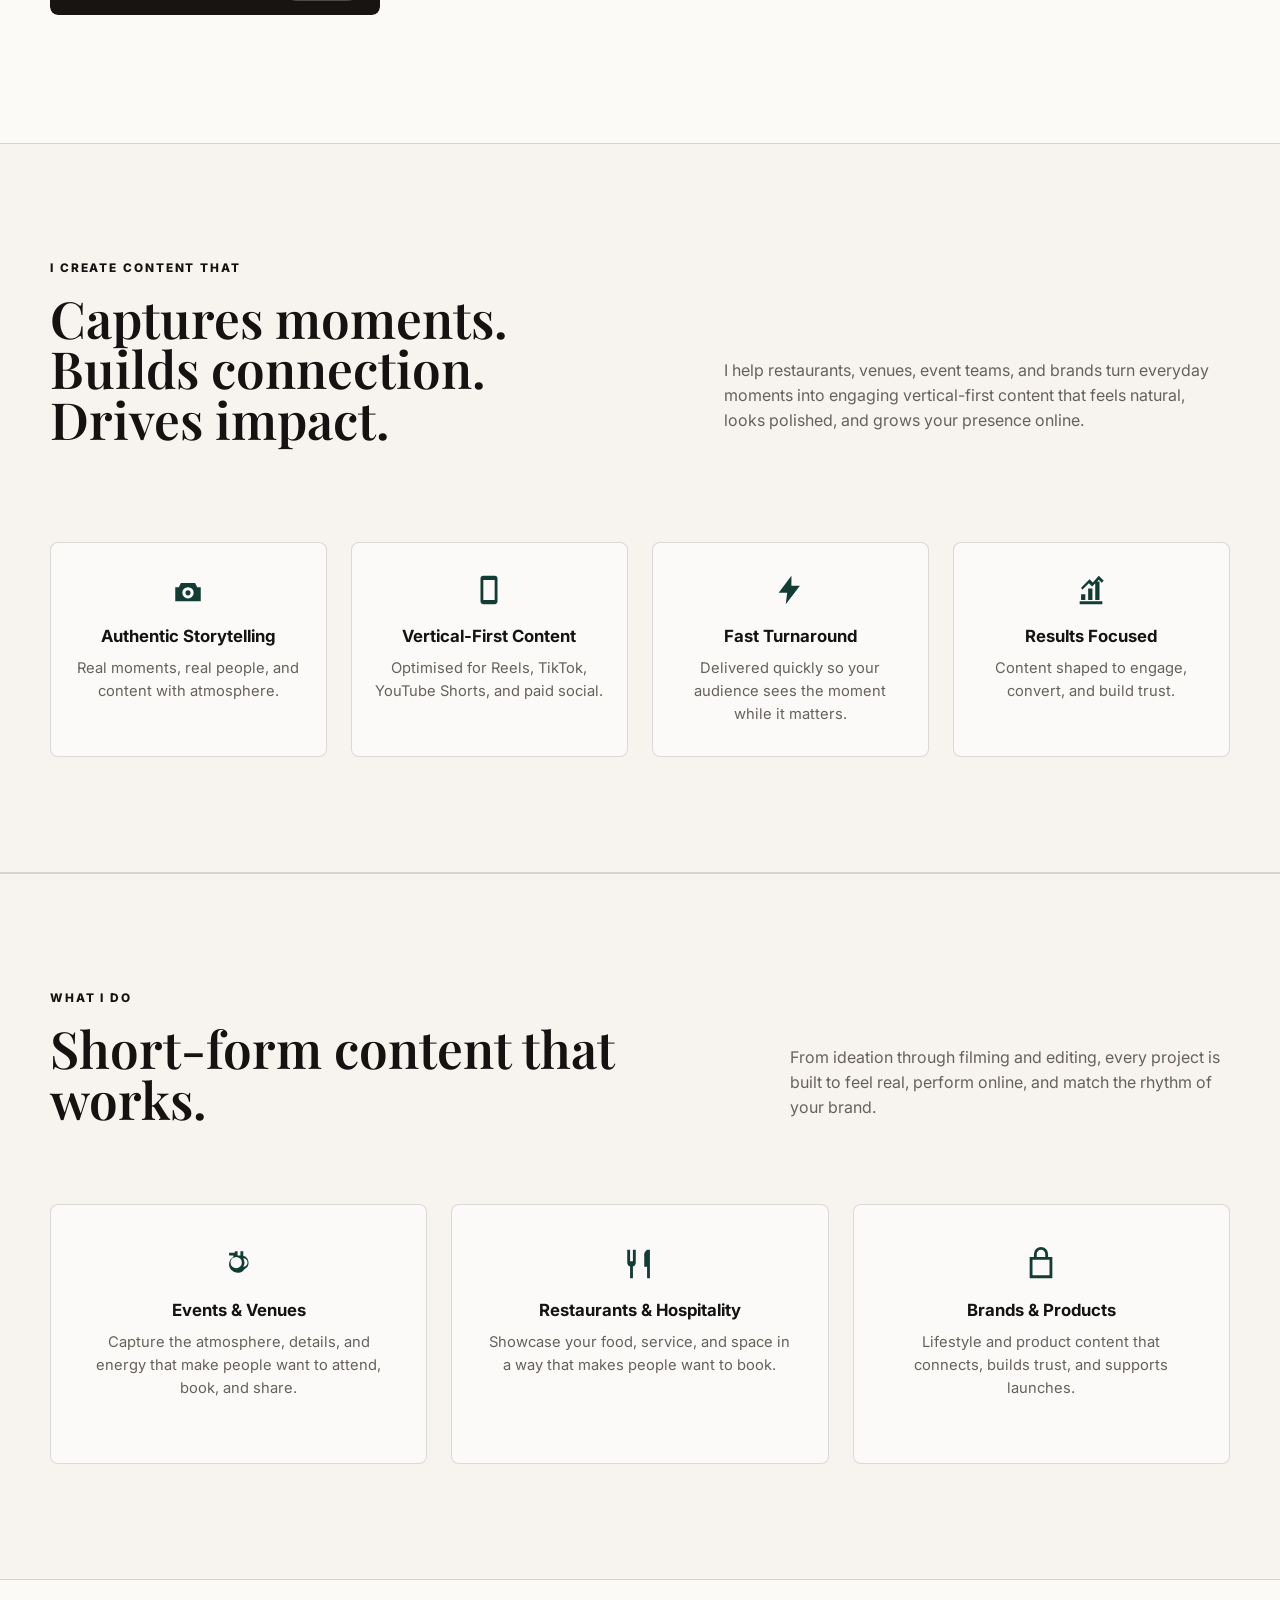
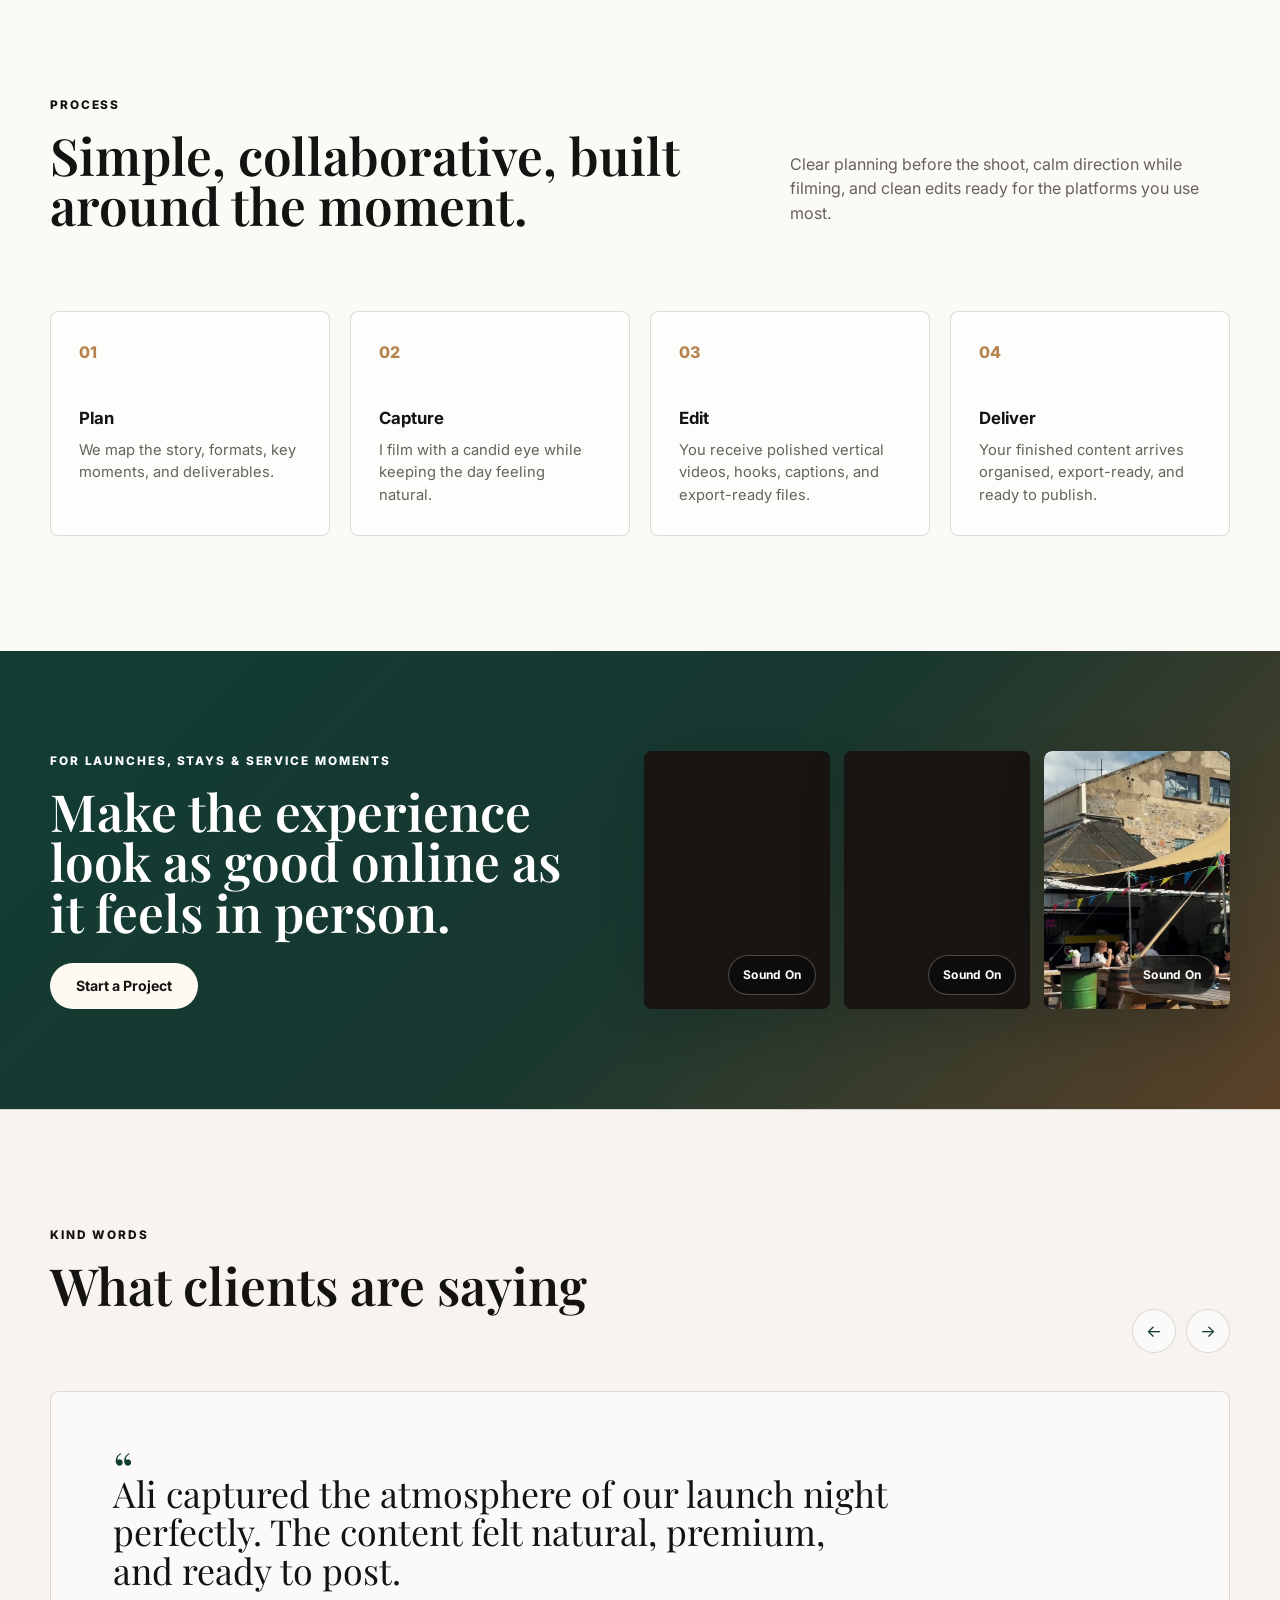
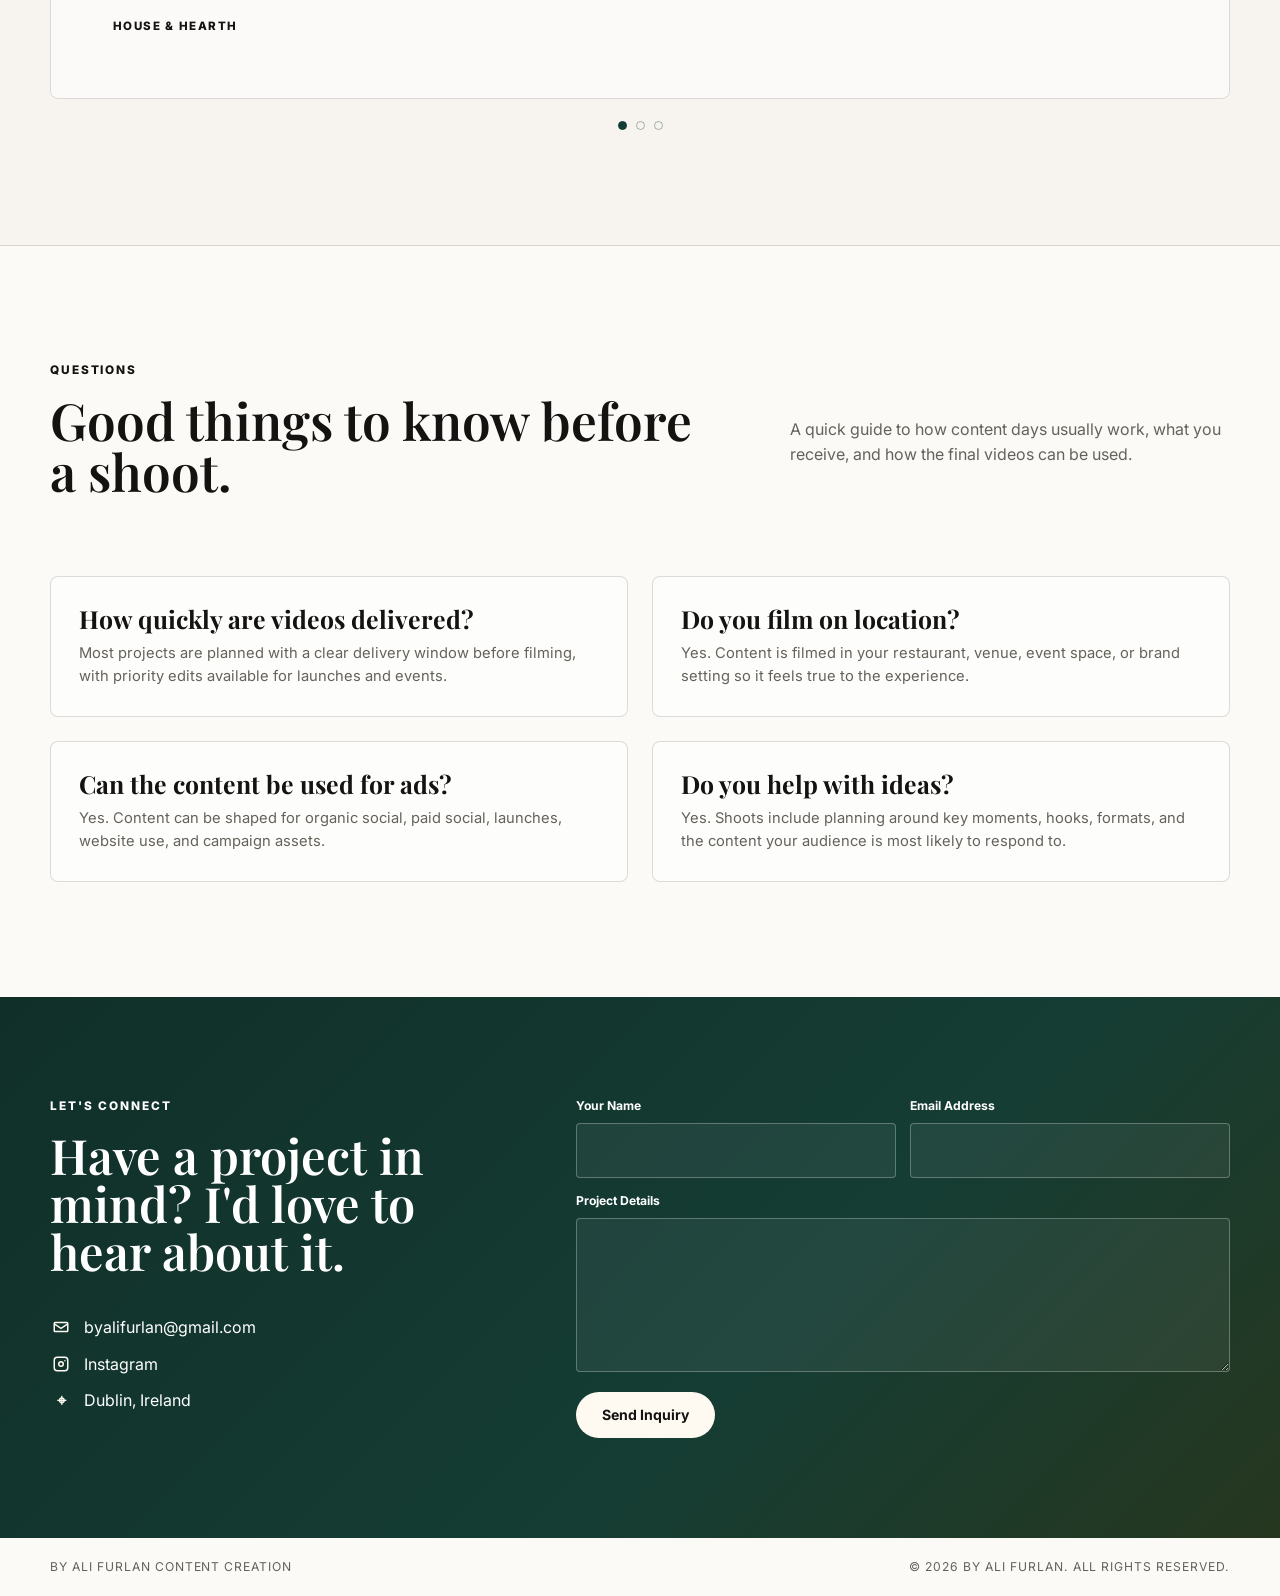
==== commit d433969b: "Polish portfolio design and performance" ====
--- a/index.html
+++ b/index.html
@@ -35,11 +35,11 @@
     <link rel="preconnect" href="https://fonts.googleapis.com">
     <link rel="preconnect" href="https://fonts.gstatic.com" crossorigin>
     <link
-      href="https://fonts.googleapis.com/css2?family=Inter:wght@400;500;600;700&family=Playfair+Display:wght@500;600;700&display=swap"
+      href="https://fonts.googleapis.com/css2?family=Inter:wght@400;500;600;700&amp;family=Playfair+Display:wght@500;600;700&amp;display=swap"
       rel="stylesheet"
     >
     <link rel="icon" href="./assets/icons/favicon.svg" type="image/svg+xml">
-    <link rel="stylesheet" href="./assets/css/styles.css">
+    <link rel="stylesheet" href="./assets/css/styles.css?v=20260925-2">
     <script type="application/ld+json">
       {
         "@context": "https://schema.org",
@@ -114,6 +114,46 @@
         "description": "Short-form video content for restaurants, hospitality venues, events, brands, and products in Dublin and across Ireland."
       }
     </script>
+    <script type="application/ld+json">
+      {
+        "@context": "https://schema.org",
+        "@type": "FAQPage",
+        "mainEntity": [
+          {
+            "@type": "Question",
+            "name": "How quickly are videos delivered?",
+            "acceptedAnswer": {
+              "@type": "Answer",
+              "text": "Most projects are planned with a clear delivery window before filming, with priority edits available for launches and events."
+            }
+          },
+          {
+            "@type": "Question",
+            "name": "Do you film on location?",
+            "acceptedAnswer": {
+              "@type": "Answer",
+              "text": "Yes. Content is filmed in your restaurant, venue, event space, or brand setting so it feels true to the experience."
+            }
+          },
+          {
+            "@type": "Question",
+            "name": "Can the content be used for ads?",
+            "acceptedAnswer": {
+              "@type": "Answer",
+              "text": "Yes. Content can be shaped for organic social, paid social, launches, website use, and campaign assets."
+            }
+          },
+          {
+            "@type": "Question",
+            "name": "Do you help with ideas?",
+            "acceptedAnswer": {
+              "@type": "Answer",
+              "text": "Yes. Shoots include planning around key moments, hooks, formats, and the content your audience is most likely to respond to."
+            }
+          }
+        ]
+      }
+    </script>
   </head>
   <body>
     <a class="skip-link" href="#main-content">Skip to content</a>
@@ -130,7 +170,7 @@
         <span></span>
       </button>
       <nav class="nav" id="site-nav" data-nav aria-label="Primary navigation">
-        <a href="#home">Home</a>
+        <a href="#home" aria-current="page">Home</a>
         <a href="./work.html">Portfolio</a>
         <a href="#about">About</a>
         <a href="#services">Services</a>
@@ -242,7 +282,7 @@
             <h2>Short-form content that works.</h2>
           </div>
           <p>
-            From ideation through filming and editing, every package is built to feel real, perform online, and match
+            From ideation through filming and editing, every project is built to feel real, perform online, and match
             the rhythm of your brand.
           </p>
         </div>
@@ -277,15 +317,15 @@
           <article><span>01</span><h3>Plan</h3><p>We map the story, formats, key moments, and deliverables.</p></article>
           <article><span>02</span><h3>Capture</h3><p>I film with a candid eye while keeping the day feeling natural.</p></article>
           <article><span>03</span><h3>Edit</h3><p>You receive polished vertical videos, hooks, captions, and export-ready files.</p></article>
-          <article><span>04</span><h3>Deliver</h3><p>Once the planning, filming, and edits are complete, your finished content is delivered ready to publish.</p></article>
+          <article><span>04</span><h3>Deliver</h3><p>Your finished content arrives organised, export-ready, and ready to publish.</p></article>
         </div>
       </section>
 
       <section class="cta-band">
         <div>
-          <p class="eyebrow">Ready to create something amazing?</p>
-          <h2>Let's create content your audience will love.</h2>
-          <a class="button button-light" href="#contact">Let's Work Together</a>
+          <p class="eyebrow">For launches, stays &amp; service moments</p>
+          <h2>Make the experience look as good online as it feels in person.</h2>
+          <a class="button button-light" href="#contact">Start a Project</a>
         </div>
         <div class="cta-images" aria-label="Selected short-form video moments">
           <div class="cta-video-card">
@@ -299,42 +339,10 @@
             </video>
           </div>
           <div class="cta-video-card">
-            <video data-ambient-video autoplay muted playsinline loop preload="metadata" aria-label="Linen Yard short-form video">
+            <video data-ambient-video autoplay muted playsinline loop preload="metadata" poster="./assets/images/portfolio-posters/the-linen-yard-poster.webp" aria-label="Linen Yard short-form video">
               <source src="./assets/videos/linenyard/the-linen-yard.mp4" type="video/mp4">
             </video>
           </div>
-        </div>
-      </section>
-
-      <section class="social-posts section" id="social">
-        <div class="section-heading split">
-          <div>
-            <p class="eyebrow">Social feed</p>
-            <h2>Recent moments made for Instagram.</h2>
-          </div>
-          <p>Selected short-form videos shown in a clean reel-style grid, with each piece framed for hospitality, events, and social-first storytelling.</p>
-        </div>
-        <div class="social-video-grid">
-          <article class="social-video-card">
-            <video data-ambient-video autoplay muted playsinline loop preload="metadata" aria-label="Hospitality atmosphere short-form video">
-              <source src="./assets/videos/jeangeorges/beyond-the-pass.mp4" type="video/mp4">
-            </video>
-          </article>
-          <article class="social-video-card">
-            <video data-ambient-video autoplay muted playsinline loop preload="metadata" aria-label="Food and drink detail short-form video">
-              <source src="./assets/videos/jeangeorges/roots-by-jean-georges.mp4" type="video/mp4">
-            </video>
-          </article>
-          <article class="social-video-card">
-            <video data-ambient-video autoplay muted playsinline loop preload="metadata" aria-label="Venue experience short-form video">
-              <source src="./assets/videos/jeangeorges/rose-focus.mp4" type="video/mp4">
-            </video>
-          </article>
-          <article class="social-video-card">
-            <video data-ambient-video autoplay muted playsinline loop preload="metadata" aria-label="Brand moment short-form video">
-              <source src="./assets/videos/gloria/06A3548B-BE53-42E9-9475-A231928770A5.mp4" type="video/mp4">
-            </video>
-          </article>
         </div>
       </section>
 
@@ -437,7 +445,7 @@
             <input name="email" type="email" autocomplete="email" required>
           </label>
           <label class="full">
-            <span>Tell me about your project...</span>
+            <span>Project Details</span>
             <textarea name="message" rows="5" required></textarea>
           </label>
           <button class="button button-light" type="submit">Send Inquiry</button>
@@ -451,6 +459,6 @@
       <span>© 2026 By Ali Furlan. All rights reserved.</span>
     </footer>
 
-    <script src="./assets/js/script.js?v=20260828"></script>
+    <script src="./assets/js/script.js?v=20260925"></script>
   </body>
 </html>
--- a/assets/css/styles.css
+++ b/assets/css/styles.css
@@ -21,11 +21,12 @@
   scroll-behavior: smooth;
 }
 
+main section[id] {
+  scroll-margin-top: 118px;
+}
+
 body {
   min-width: 320px;
-}
-
-body {
   margin: 0;
   background: var(--paper);
   color: var(--ink);
@@ -577,225 +578,11 @@
   text-align: center;
 }
 
-.portfolio-grid {
-  display: grid;
-  grid-template-columns: repeat(3, minmax(0, 1fr));
-  gap: 24px;
-}
-
-.work-card {
-  position: relative;
-  min-height: 430px;
-  overflow: hidden;
-  border-radius: 8px;
-  background: #1c1915;
-  box-shadow: var(--shadow);
-}
-
-.work-card img {
-  width: 100%;
-  height: 100%;
-  position: absolute;
-  inset: 0;
-  object-fit: cover;
-  transition: transform 420ms ease;
-}
-
-.work-card::after {
-  content: "";
-  position: absolute;
-  inset: 0;
-  background: linear-gradient(180deg, rgba(0, 0, 0, 0.02), rgba(0, 0, 0, 0.75));
-}
-
-.work-card div {
-  position: absolute;
-  left: 24px;
-  right: 24px;
-  bottom: 24px;
-  z-index: 1;
-  color: white;
-}
-
-.work-card span {
-  display: block;
-  margin-bottom: 7px;
-  text-transform: uppercase;
-  letter-spacing: 0.12em;
-  font-size: 0.7rem;
-  font-weight: 800;
-}
-
-.work-card h3 {
-  max-width: 260px;
-  margin: 0 0 10px;
-  font-family: var(--serif);
-  font-size: 2rem;
-  line-height: 1.05;
-}
-
-.work-card p {
-  max-width: 310px;
-  margin: 0;
-  color: rgba(255, 255, 255, 0.82);
-  font-size: 0.84rem;
-  line-height: 1.45;
-}
-
-.work-card:hover img {
-  transform: scale(1.04);
-}
-
-.social-posts {
-  width: 100%;
-  max-width: none;
-  padding: clamp(78px, 9vw, 126px) max(20px, calc((100vw - 1180px) / 2));
-  background: linear-gradient(180deg, #f4f0e9 0%, #eef2ed 100%);
-  border-block: 1px solid var(--line);
-}
-
-.social-grid {
-  display: grid;
-  grid-template-columns: repeat(4, minmax(0, 1fr));
-  gap: 18px;
-}
-
-.social-video-grid {
-  display: grid;
-  grid-template-columns: repeat(4, minmax(0, 1fr));
-  gap: 22px;
-  align-items: stretch;
-}
-
-.social-video-card {
-  position: relative;
-  display: block;
-  min-width: 0;
-  overflow: hidden;
-  border: 1px solid rgba(18, 61, 52, 0.14);
-  border-radius: 8px;
-  background: #171411;
-  box-shadow: 0 22px 58px rgba(24, 20, 14, 0.12);
-}
-
-.social-video-card video {
-  display: block;
-  width: 100%;
-  aspect-ratio: 9 / 16;
-  border: 0;
-  background: #171411;
-  object-fit: cover;
-  transition: transform 360ms ease, filter 360ms ease;
-}
-
-.social-video-card:hover video {
-  filter: saturate(1.06);
-  transform: scale(1.025);
-}
-
 @media (prefers-reduced-motion: reduce) {
-  .social-video-card video,
   .testimonial-track,
   .video-control {
     transition: none;
   }
-
-  .social-video-card:hover video {
-    filter: none;
-    transform: none;
-  }
-}
-
-
-.social-card {
-  position: relative;
-  display: block;
-  min-height: 360px;
-  overflow: hidden;
-  border-radius: 8px;
-  background: #1c1915;
-  box-shadow: 0 18px 52px rgba(24, 20, 14, 0.1);
-}
-
-.social-card img {
-  width: 100%;
-  height: 100%;
-  position: absolute;
-  inset: 0;
-  object-fit: cover;
-  transition: transform 420ms ease, filter 420ms ease;
-}
-
-.social-card::before {
-  content: "";
-  position: absolute;
-  inset: 14px;
-  z-index: 1;
-  border: 1px solid rgba(255, 255, 255, 0.22);
-  border-radius: 6px;
-  opacity: 0;
-  transition: opacity 220ms ease;
-}
-
-.social-card::after {
-  content: "";
-  position: absolute;
-  inset: 0;
-  background: linear-gradient(180deg, rgba(0, 0, 0, 0.04), rgba(0, 0, 0, 0.76));
-}
-
-.social-card div {
-  position: absolute;
-  left: 22px;
-  right: 22px;
-  bottom: 22px;
-  z-index: 2;
-  color: white;
-}
-
-.social-card span,
-.social-card small {
-  display: block;
-  text-transform: uppercase;
-  letter-spacing: 0.12em;
-  font-size: 0.68rem;
-  font-weight: 800;
-}
-
-.social-card span {
-  margin-bottom: 7px;
-  color: var(--cream);
-}
-
-.social-card h3 {
-  max-width: 220px;
-  margin-bottom: 10px;
-  font-family: var(--serif);
-  font-size: 1.7rem;
-  line-height: 1.05;
-}
-
-.social-card p {
-  max-width: 240px;
-  margin-bottom: 16px;
-  color: rgba(255, 255, 255, 0.82);
-  font-size: 0.84rem;
-  line-height: 1.45;
-}
-
-.social-card small {
-  color: rgba(255, 255, 255, 0.8);
-}
-
-.social-card:hover img,
-.social-card:focus-visible img {
-  filter: saturate(1.08);
-  transform: scale(1.05);
-}
-
-.social-card:hover::before,
-.social-card:focus-visible::before {
-  opacity: 1;
 }
 
 .cta-band {
@@ -1334,9 +1121,6 @@
 
   .feature-strip,
   .service-grid,
-  .portfolio-grid,
-  .social-grid,
-  .social-video-grid,
   .process-grid,
   .faq-grid {
     grid-template-columns: repeat(2, minmax(0, 1fr));
@@ -1491,7 +1275,6 @@
 
   .intro,
   .services,
-  .social-posts,
   .testimonials,
   .faq {
     width: 100%;
@@ -1591,9 +1374,6 @@
 
   .feature-strip,
   .service-grid,
-  .portfolio-grid,
-  .social-grid,
-  .social-video-grid,
   .process-grid,
   .faq-grid,
   .contact-form {
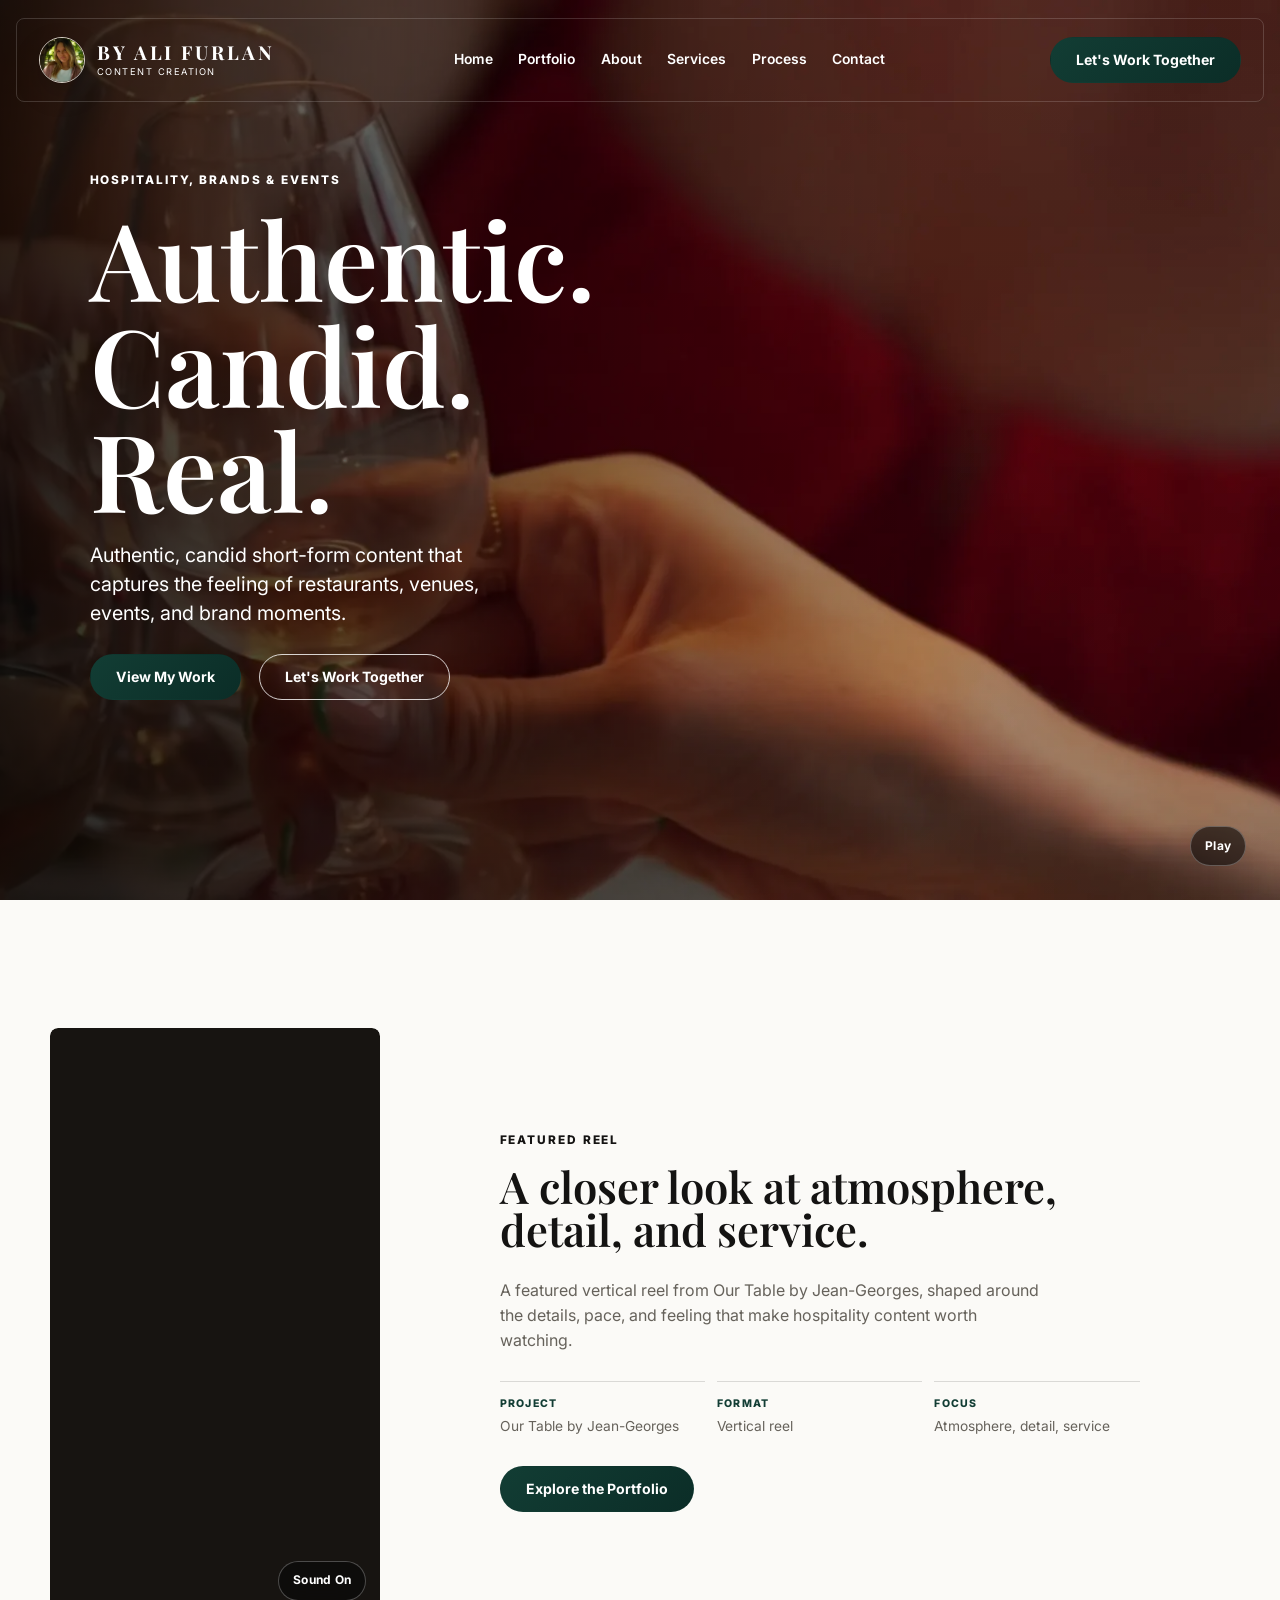
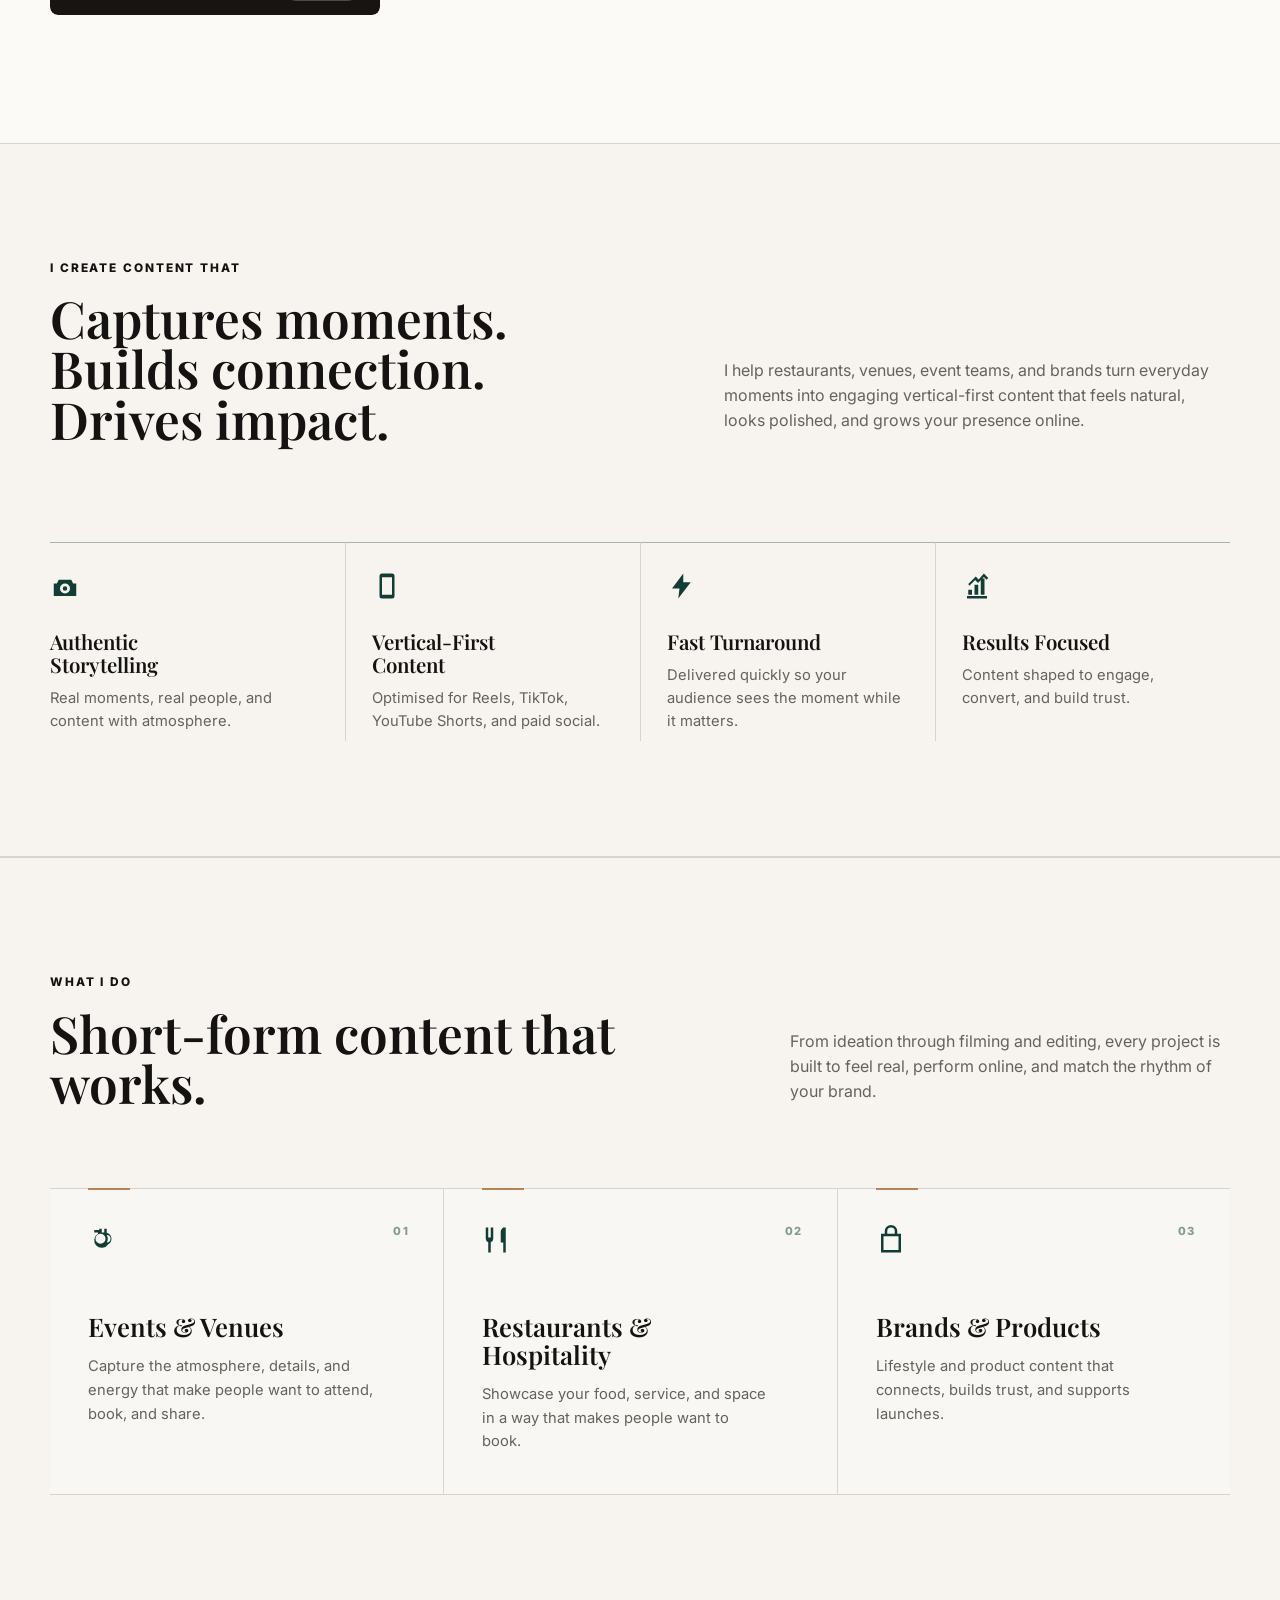
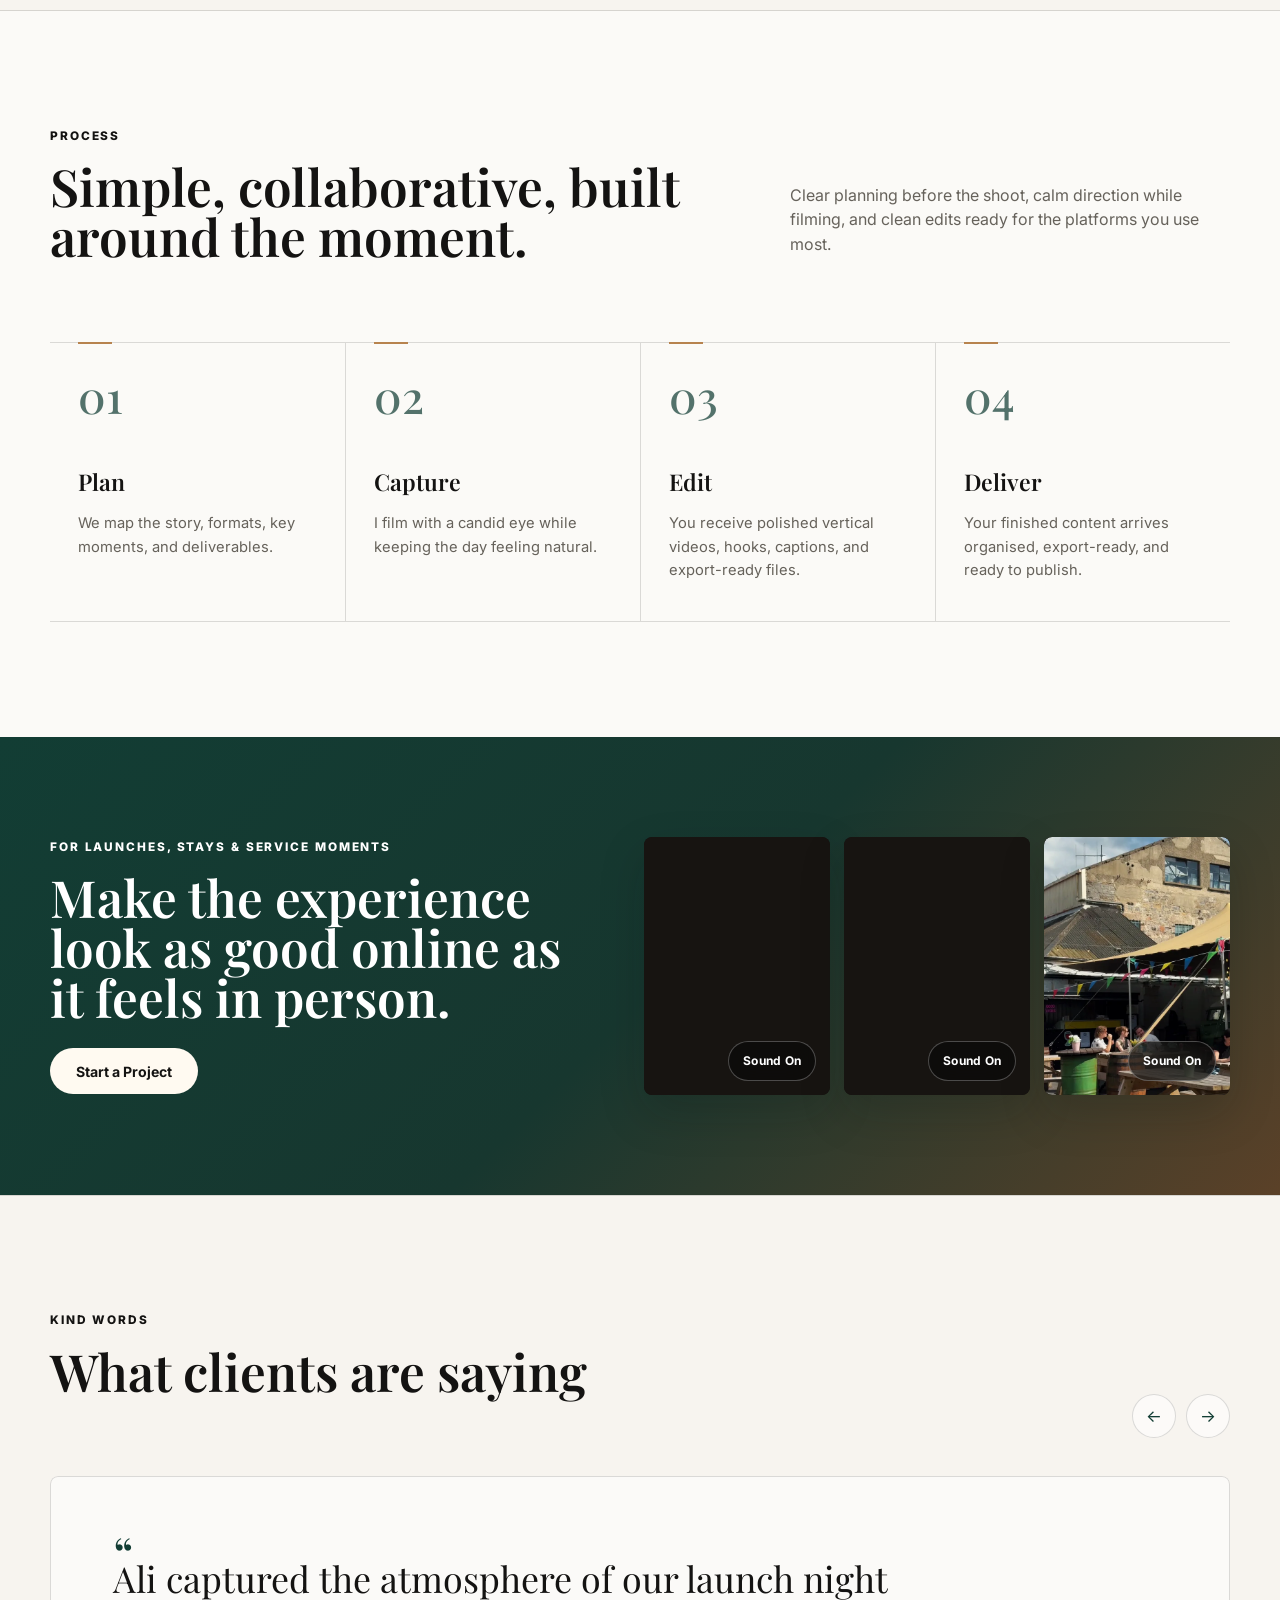
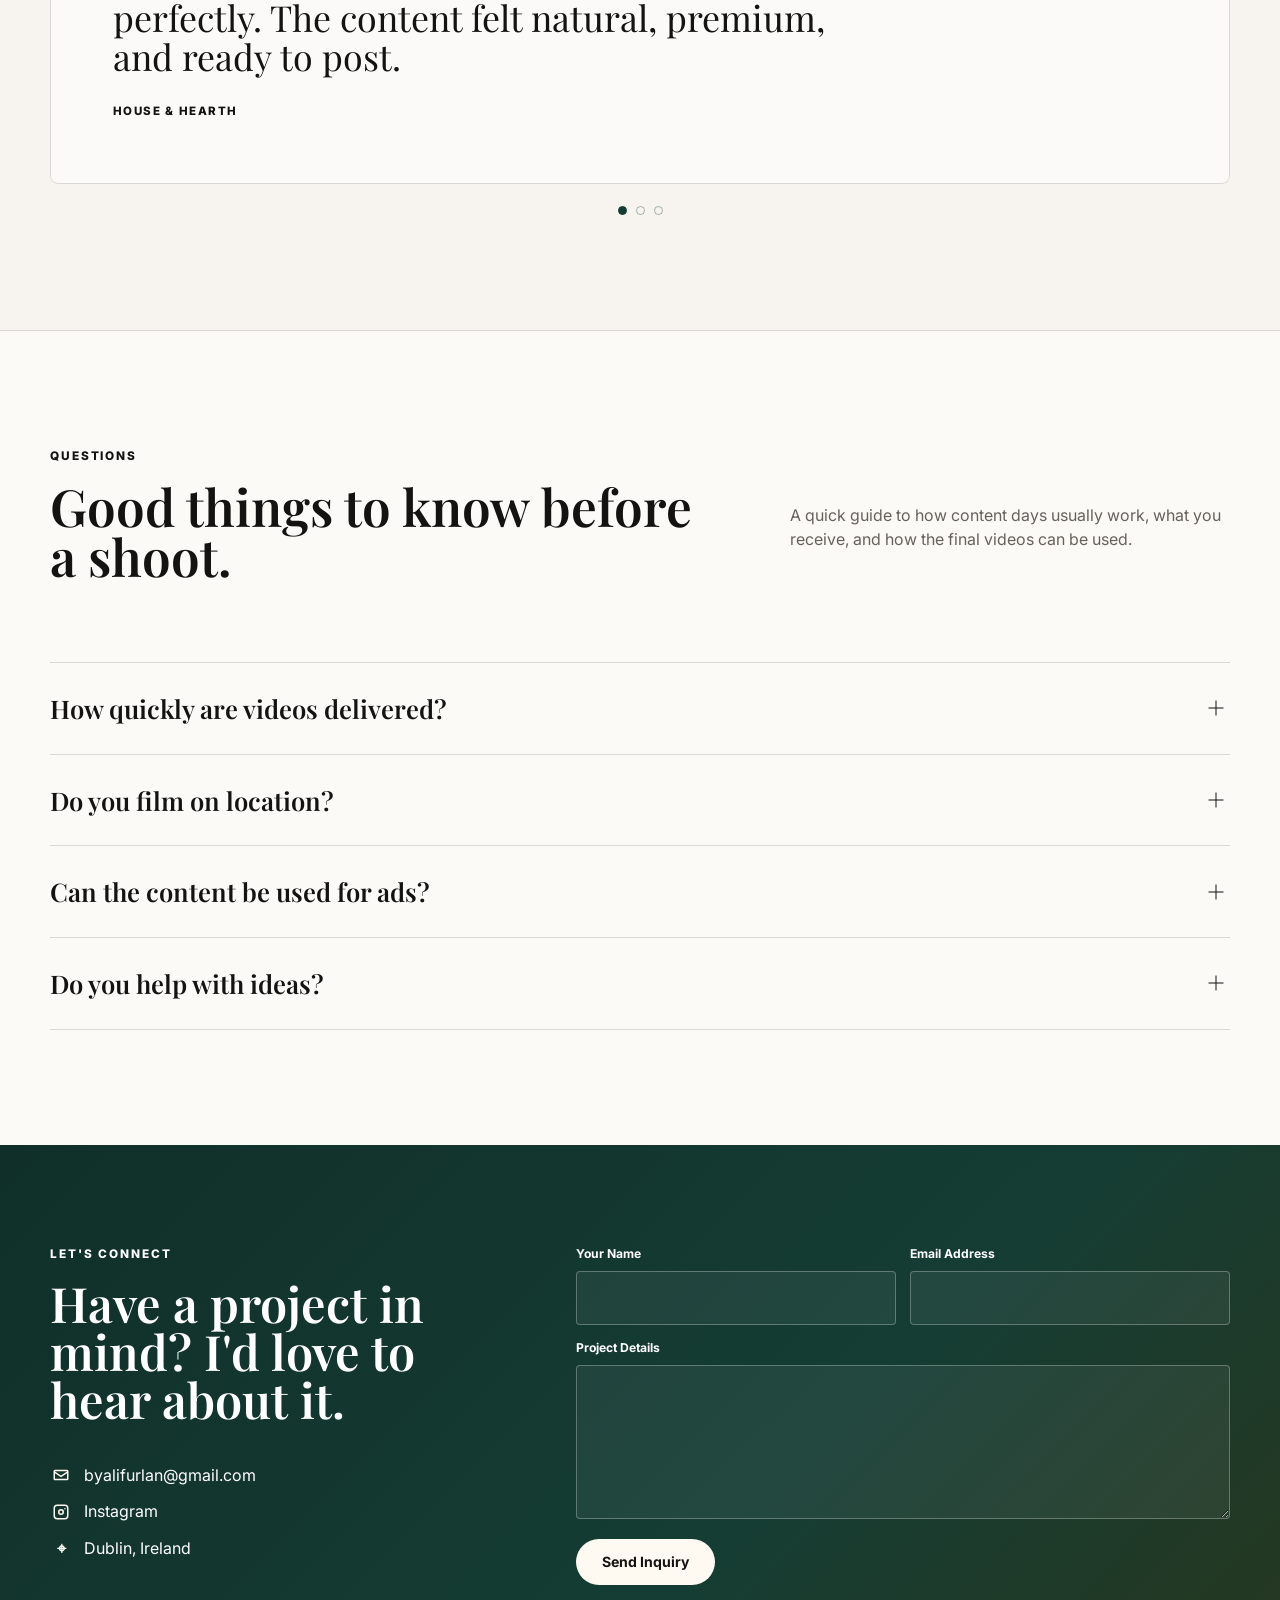
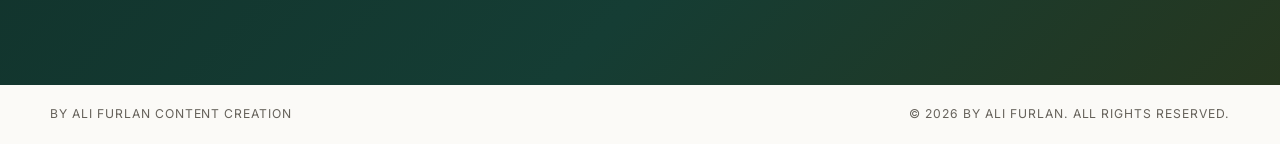
==== commit d23ec1a4: "Polish homepage sections and FAQ" ====
--- a/index.html
+++ b/index.html
@@ -390,23 +390,43 @@
             A quick guide to how content days usually work, what you receive, and how the final videos can be used.
           </p>
         </div>
-        <div class="faq-grid">
-          <article>
-            <h3>How quickly are videos delivered?</h3>
-            <p>Most projects are planned with a clear delivery window before filming, with priority edits available for launches and events.</p>
-          </article>
-          <article>
-            <h3>Do you film on location?</h3>
-            <p>Yes. Content is filmed in your restaurant, venue, event space, or brand setting so it feels true to the experience.</p>
-          </article>
-          <article>
-            <h3>Can the content be used for ads?</h3>
-            <p>Yes. Content can be shaped for organic social, paid social, launches, website use, and campaign assets.</p>
-          </article>
-          <article>
-            <h3>Do you help with ideas?</h3>
-            <p>Yes. Shoots include planning around key moments, hooks, formats, and the content your audience is most likely to respond to.</p>
-          </article>
+        <div class="faq-accordion">
+          <details class="faq-item" name="homepage-faq" data-faq-item>
+            <summary>
+              <span>How quickly are videos delivered?</span>
+              <span class="faq-indicator" aria-hidden="true"></span>
+            </summary>
+            <div class="faq-answer">
+              <p>Most projects are planned with a clear delivery window before filming, with priority edits available for launches and events.</p>
+            </div>
+          </details>
+          <details class="faq-item" name="homepage-faq" data-faq-item>
+            <summary>
+              <span>Do you film on location?</span>
+              <span class="faq-indicator" aria-hidden="true"></span>
+            </summary>
+            <div class="faq-answer">
+              <p>Yes. Content is filmed in your restaurant, venue, event space, or brand setting so it feels true to the experience.</p>
+            </div>
+          </details>
+          <details class="faq-item" name="homepage-faq" data-faq-item>
+            <summary>
+              <span>Can the content be used for ads?</span>
+              <span class="faq-indicator" aria-hidden="true"></span>
+            </summary>
+            <div class="faq-answer">
+              <p>Yes. Content can be shaped for organic social, paid social, launches, website use, and campaign assets.</p>
+            </div>
+          </details>
+          <details class="faq-item" name="homepage-faq" data-faq-item>
+            <summary>
+              <span>Do you help with ideas?</span>
+              <span class="faq-indicator" aria-hidden="true"></span>
+            </summary>
+            <div class="faq-answer">
+              <p>Yes. Shoots include planning around key moments, hooks, formats, and the content your audience is most likely to respond to.</p>
+            </div>
+          </details>
         </div>
       </section>
 
--- a/assets/css/styles.css
+++ b/assets/css/styles.css
@@ -502,14 +502,10 @@
   grid-column: 1 / -1;
   display: grid;
   grid-template-columns: repeat(4, minmax(0, 1fr));
-  gap: 24px;
+  gap: 0;
   padding-top: 0;
 }
 
-.feature-strip article,
-.service-grid article,
-.process-grid article,
-.faq-grid article,
 .testimonial-slide {
   border: 1px solid var(--line);
   border-radius: 8px;
@@ -517,22 +513,45 @@
 }
 
 .feature-strip article {
-  padding: 30px 22px;
-  text-align: center;
+  position: relative;
+  min-width: 0;
+  padding: clamp(24px, 2.2vw, 30px) clamp(18px, 2vw, 26px) 8px 0;
+  border-top: 1px solid rgba(18, 61, 52, 0.34);
+  text-align: left;
+}
+
+.feature-strip article:not(:first-child) {
+  padding-left: clamp(18px, 2vw, 26px);
+  border-left: 1px solid var(--line);
 }
 
 .feature-strip svg,
 .service-grid svg {
-  width: 34px;
-  height: 34px;
-  margin: 0 auto 16px;
+  width: 30px;
+  height: 30px;
   fill: var(--green);
+}
+
+.feature-strip svg {
+  margin: 0 0 30px;
+}
+
+.feature-strip h3 {
+  max-width: 12rem;
+  margin-bottom: 10px;
+  font-family: var(--serif);
+  font-size: clamp(1.28rem, 1.6vw, 1.55rem);
+  font-weight: 600;
+  line-height: 1.12;
+}
+
+.feature-strip p {
+  max-width: 15rem;
 }
 
 .feature-strip p,
 .service-grid p,
 .process-grid p,
-.faq-grid p,
 .testimonial-slide p {
   margin-bottom: 0;
   color: var(--muted);
@@ -567,21 +586,74 @@
 }
 
 .service-grid {
+  counter-reset: service-card;
   display: grid;
   grid-template-columns: repeat(3, minmax(0, 1fr));
-  gap: 24px;
+  gap: 0;
+  border-block: 1px solid var(--line);
 }
 
 .service-grid article {
-  min-height: 260px;
-  padding: 42px 34px;
-  text-align: center;
+  counter-increment: service-card;
+  position: relative;
+  min-height: 300px;
+  padding: clamp(30px, 3vw, 36px) clamp(28px, 3vw, 38px) 40px;
+  background: rgba(255, 255, 255, 0.24);
+  text-align: left;
+  transition: background 220ms ease, transform 220ms ease;
+}
+
+.service-grid article + article {
+  border-left: 1px solid var(--line);
+}
+
+.service-grid article::before {
+  content: "0" counter(service-card);
+  position: absolute;
+  top: 34px;
+  right: 34px;
+  color: rgba(18, 61, 52, 0.5);
+  font-size: 0.7rem;
+  font-weight: 800;
+  letter-spacing: 0.14em;
+}
+
+.service-grid article::after {
+  content: "";
+  position: absolute;
+  inset: -1px auto auto 38px;
+  width: 42px;
+  border-top: 2px solid var(--amber);
+}
+
+.service-grid svg {
+  margin: 0 0 58px;
+}
+
+.service-grid h3 {
+  max-width: 16rem;
+  margin-bottom: 14px;
+  font-family: var(--serif);
+  font-size: clamp(1.55rem, 2vw, 2rem);
+  font-weight: 600;
+  line-height: 1.08;
+}
+
+.service-grid p {
+  max-width: 18rem;
+  line-height: 1.62;
 }
 
 @media (prefers-reduced-motion: reduce) {
+  .service-grid article,
   .testimonial-track,
-  .video-control {
+  .video-control,
+  .faq-indicator::after {
     transition: none;
+  }
+
+  .faq-item[open] .faq-answer {
+    animation: none;
   }
 }
 
@@ -635,18 +707,171 @@
 .process-grid {
   display: grid;
   grid-template-columns: repeat(4, minmax(0, 1fr));
-  gap: 20px;
+  gap: 0;
+  border-block: 1px solid var(--line);
 }
 
 .process-grid article {
-  padding: 28px;
+  position: relative;
+  min-width: 0;
+  padding: clamp(28px, 2.6vw, 34px) clamp(20px, 2.2vw, 28px) 38px;
+  background: transparent;
+}
+
+.process-grid article + article {
+  border-left: 1px solid var(--line);
+}
+
+.process-grid article::before {
+  content: "";
+  position: absolute;
+  top: -1px;
+  left: 28px;
+  width: 34px;
+  border-top: 2px solid var(--amber);
 }
 
 .process-grid span {
   display: block;
-  margin-bottom: 40px;
-  color: var(--amber);
-  font-weight: 800;
+  margin-bottom: 48px;
+  color: rgba(18, 61, 52, 0.72);
+  font-family: var(--serif);
+  font-size: clamp(2.5rem, 3.5vw, 4rem);
+  font-weight: 500;
+  line-height: 0.9;
+}
+
+.process-grid h3 {
+  margin-bottom: 12px;
+  font-family: var(--serif);
+  font-size: clamp(1.4rem, 1.8vw, 1.75rem);
+  font-weight: 600;
+}
+
+.process-grid p {
+  max-width: 16rem;
+  line-height: 1.6;
+}
+
+@media (hover: hover) and (pointer: fine) {
+  .service-grid article:hover {
+    background: rgba(255, 255, 255, 0.56);
+    transform: translateY(-3px);
+  }
+}
+
+@media (max-width: 1180px) {
+  .feature-strip,
+  .process-grid {
+    grid-template-columns: repeat(2, minmax(0, 1fr));
+  }
+
+  .feature-strip article:nth-child(odd) {
+    padding-left: 0;
+    border-left: 0;
+  }
+
+  .process-grid article,
+  .process-grid article + article {
+    border-left: 0;
+  }
+
+  .process-grid article:nth-child(n + 3) {
+    border-top: 1px solid var(--line);
+  }
+
+  .service-grid {
+    grid-template-columns: repeat(2, minmax(0, 1fr));
+  }
+
+  .service-grid article:nth-child(odd) {
+    border-left: 0;
+  }
+
+  .service-grid article:nth-child(n + 3) {
+    border-top: 1px solid var(--line);
+  }
+
+  .service-grid article:last-child {
+    grid-column: 1 / -1;
+  }
+
+  .service-grid article,
+  .service-grid article:last-child {
+    display: block;
+    min-height: 0;
+    padding: 30px clamp(24px, 3vw, 38px) 38px;
+    text-align: center;
+  }
+
+  .service-grid article::before {
+    top: 28px;
+    right: auto;
+    left: 50%;
+    transform: translateX(-50%);
+  }
+
+  .service-grid article::after {
+    left: 50%;
+    transform: translateX(-50%);
+  }
+
+  .service-grid svg {
+    margin: 44px auto 28px;
+  }
+
+  .service-grid h3,
+  .service-grid p {
+    margin-inline: auto;
+  }
+
+  .process-grid article {
+    text-align: center;
+  }
+
+  .process-grid article::before {
+    left: 50%;
+    transform: translateX(-50%);
+  }
+
+  .process-grid span {
+    margin-bottom: 34px;
+  }
+
+  .process-grid p {
+    margin-inline: auto;
+  }
+
+  .services {
+    padding-bottom: clamp(64px, 7vw, 82px);
+  }
+
+  .process {
+    padding-top: clamp(64px, 7vw, 82px);
+  }
+}
+
+@media (max-width: 760px) {
+  .service-grid {
+    grid-template-columns: 1fr;
+  }
+
+  .service-grid article,
+  .service-grid article:last-child {
+    grid-column: auto;
+    display: block;
+    padding: 28px clamp(22px, 4vw, 30px);
+  }
+
+  .service-grid article + article,
+  .service-grid article:nth-child(even) {
+    border-top: 1px solid var(--line);
+    border-left: 0;
+  }
+
+  .service-grid article p {
+    padding-right: 0;
+  }
 }
 
 .testimonial-heading {
@@ -754,25 +979,92 @@
   background: var(--paper);
 }
 
-.faq-grid {
+.faq-accordion {
+  border-top: 1px solid var(--line);
+}
+
+.faq-item {
+  border-bottom: 1px solid var(--line);
+}
+
+.faq-item summary {
   display: grid;
-  grid-template-columns: repeat(2, minmax(0, 1fr));
+  grid-template-columns: minmax(0, 1fr) 34px;
   gap: 24px;
-}
-
-.faq-grid article {
-  padding: 28px;
-}
-
-.faq-grid h3 {
-  margin-bottom: 10px;
+  align-items: center;
+  padding: clamp(22px, 2.6vw, 30px) 0;
+  color: var(--ink);
+  cursor: pointer;
   font-family: var(--serif);
-  font-size: 1.55rem;
-  line-height: 1.1;
-}
-
-.faq-grid p {
+  font-size: clamp(1.3rem, 2vw, 1.72rem);
+  font-weight: 600;
+  line-height: 1.2;
+  list-style: none;
+}
+
+.faq-item summary::-webkit-details-marker {
+  display: none;
+}
+
+.faq-item summary:focus-visible {
+  outline: 2px solid var(--amber);
+  outline-offset: 6px;
+}
+
+.faq-indicator {
+  position: relative;
+  width: 28px;
+  height: 28px;
+  justify-self: end;
+}
+
+.faq-indicator::before,
+.faq-indicator::after {
+  content: "";
+  position: absolute;
+  top: 50%;
+  left: 50%;
+  width: 15px;
+  border-top: 1.5px solid currentColor;
+  transform: translate(-50%, -50%);
+}
+
+.faq-indicator::after {
+  transform: translate(-50%, -50%) rotate(90deg);
+  transition: opacity 220ms ease, transform 220ms ease;
+}
+
+.faq-item[open] .faq-indicator::after {
+  opacity: 0;
+  transform: translate(-50%, -50%) rotate(0deg);
+}
+
+.faq-answer {
+  padding: 0 58px clamp(24px, 3vw, 34px) 0;
+}
+
+.faq-answer p {
+  max-width: 50rem;
   margin-bottom: 0;
+  color: var(--muted);
+  font-size: 0.96rem;
+  line-height: 1.65;
+}
+
+.faq-item[open] .faq-answer {
+  animation: faq-answer-reveal 220ms ease-out;
+}
+
+@keyframes faq-answer-reveal {
+  from {
+    opacity: 0;
+    transform: translateY(-6px);
+  }
+
+  to {
+    opacity: 1;
+    transform: translateY(0);
+  }
 }
 
 .contact {
@@ -1119,11 +1411,35 @@
     padding-top: 0;
   }
 
-  .feature-strip,
-  .service-grid,
-  .process-grid,
-  .faq-grid {
-    grid-template-columns: repeat(2, minmax(0, 1fr));
+  .intro > div:first-child,
+  .intro-copy,
+  .services .section-heading,
+  .process .section-heading,
+  .faq .section-heading {
+    margin-inline: 0;
+    text-align: left;
+  }
+
+  .intro h2,
+  .intro-copy p,
+  .services .section-heading > div,
+  .services .section-heading > p,
+  .process .section-heading > div,
+  .process .section-heading > p,
+  .faq .section-heading > div,
+  .faq .section-heading > p {
+    margin-inline: 0;
+  }
+
+  .intro-copy {
+    max-width: 540px;
+  }
+
+  .services .section-heading,
+  .process .section-heading,
+  .faq .section-heading {
+    gap: 28px;
+    margin-bottom: 36px;
   }
 
   .work-video-grid {
@@ -1284,9 +1600,6 @@
   .home-reel-copy,
   .home-reel-heading,
   .home-reel-body,
-  .intro > div:first-child,
-  .intro-copy,
-  .section-heading,
   .cta-band > div:first-child,
   .contact > div:first-child {
     text-align: center;
@@ -1295,10 +1608,6 @@
   .home-reel-copy,
   .home-reel-heading,
   .home-reel-body,
-  .intro > div:first-child,
-  .intro-copy,
-  .section-heading > div,
-  .section-heading > p,
   .cta-band > div:first-child,
   .contact > div:first-child {
     margin-inline: auto;
@@ -1307,10 +1616,6 @@
   .home-reel-copy,
   .home-reel-heading,
   .home-reel-body,
-  .intro > div:first-child,
-  .intro-copy,
-  .section-heading > div,
-  .section-heading > p,
   .cta-band > div:first-child,
   .contact > div:first-child,
   .testimonial-heading > div:first-child {
@@ -1319,8 +1624,6 @@
 
   .home-reel-copy p:not(.eyebrow),
   .home-reel-body p:not(.eyebrow),
-  .intro-copy p,
-  .section-heading > p,
   .cta-band > div:first-child > p:not(.eyebrow),
   .contact > div:first-child > p:not(.eyebrow) {
     margin-inline: auto;
@@ -1329,8 +1632,6 @@
 
   .home-reel-copy p:not(.eyebrow),
   .home-reel-body p:not(.eyebrow),
-  .intro-copy p,
-  .section-heading > p,
   .contact-list {
     max-width: 31rem;
   }
@@ -1355,6 +1656,11 @@
     margin-bottom: 30px;
   }
 
+  .services .section-heading {
+    gap: 20px;
+    margin-bottom: 30px;
+  }
+
   .split {
     gap: 24px;
   }
@@ -1375,9 +1681,101 @@
   .feature-strip,
   .service-grid,
   .process-grid,
-  .faq-grid,
   .contact-form {
     grid-template-columns: 1fr;
+  }
+
+  .feature-strip article,
+  .feature-strip article:not(:first-child) {
+    padding: 24px 0 26px;
+    border-left: 0;
+    text-align: center;
+  }
+
+  .feature-strip svg {
+    margin: 0 auto 18px;
+  }
+
+  .feature-strip h3 {
+    max-width: 18rem;
+    margin-inline: auto;
+  }
+
+  .feature-strip p {
+    max-width: 24rem;
+    margin-inline: auto;
+  }
+
+  .service-grid article,
+  .service-grid article:last-child {
+    display: block;
+    padding: 30px 24px 34px;
+  }
+
+  .service-grid article::before {
+    top: 28px;
+    right: auto;
+    left: 50%;
+  }
+
+  .service-grid article::after {
+    left: 50%;
+  }
+
+  .service-grid svg {
+    margin-bottom: 40px;
+  }
+
+  .service-grid h3 {
+    max-width: 15rem;
+    margin-bottom: 12px;
+  }
+
+  .service-grid p {
+    max-width: 19rem;
+    padding-right: 0;
+  }
+
+  .process-grid {
+    border-bottom: 0;
+  }
+
+  .process-grid article,
+  .process-grid article:nth-child(odd) {
+    display: block;
+    padding: 28px 0 30px;
+    border-top: 1px solid var(--line);
+    border-left: 0;
+    text-align: center;
+  }
+
+  .process-grid article::before {
+    left: 50%;
+  }
+
+  .process-grid span {
+    margin: 0 0 20px;
+    font-size: 2.65rem;
+  }
+
+  .process-grid h3 {
+    margin-bottom: 8px;
+  }
+
+  .process-grid p {
+    max-width: 20rem;
+    margin-inline: auto;
+  }
+
+  .faq-item summary {
+    grid-template-columns: minmax(0, 1fr) 30px;
+    gap: 18px;
+    padding-block: 22px;
+  }
+
+  .faq-answer {
+    padding-right: 38px;
+    padding-bottom: 26px;
   }
 
   .work-library {
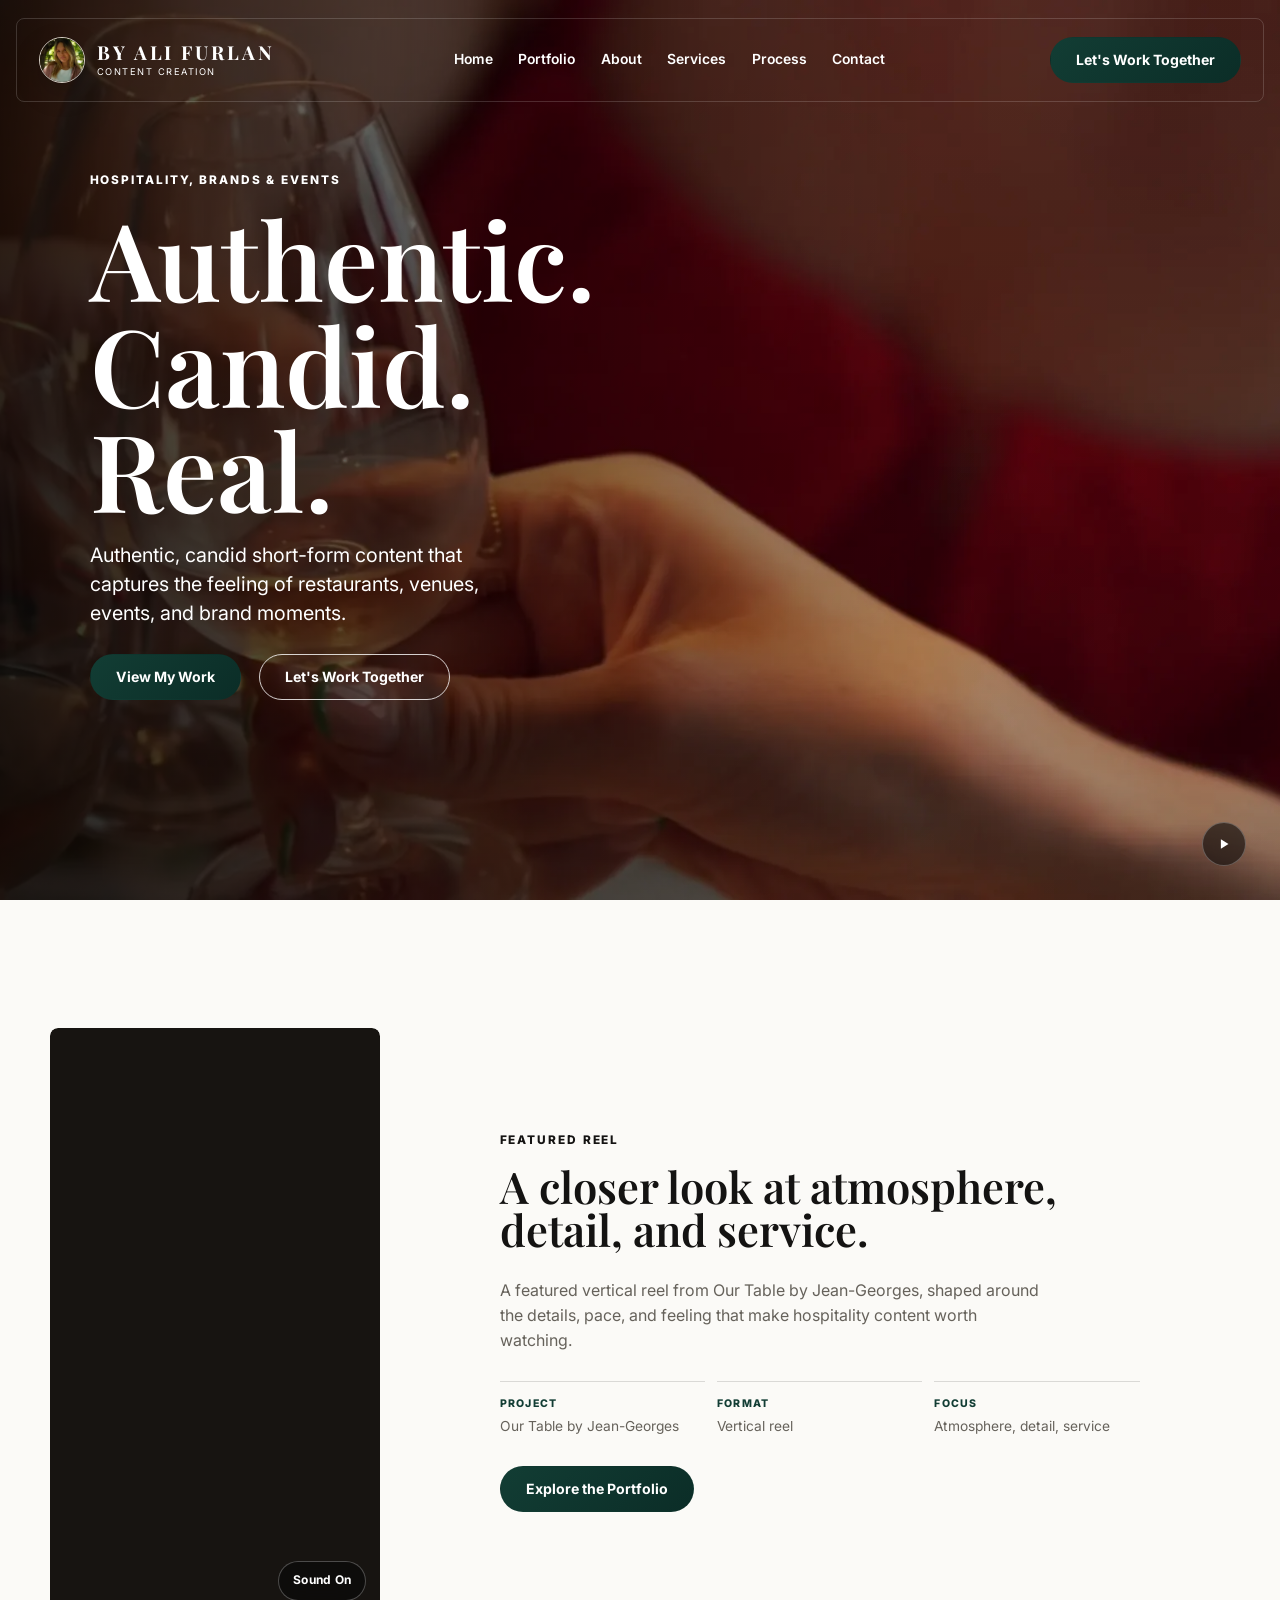
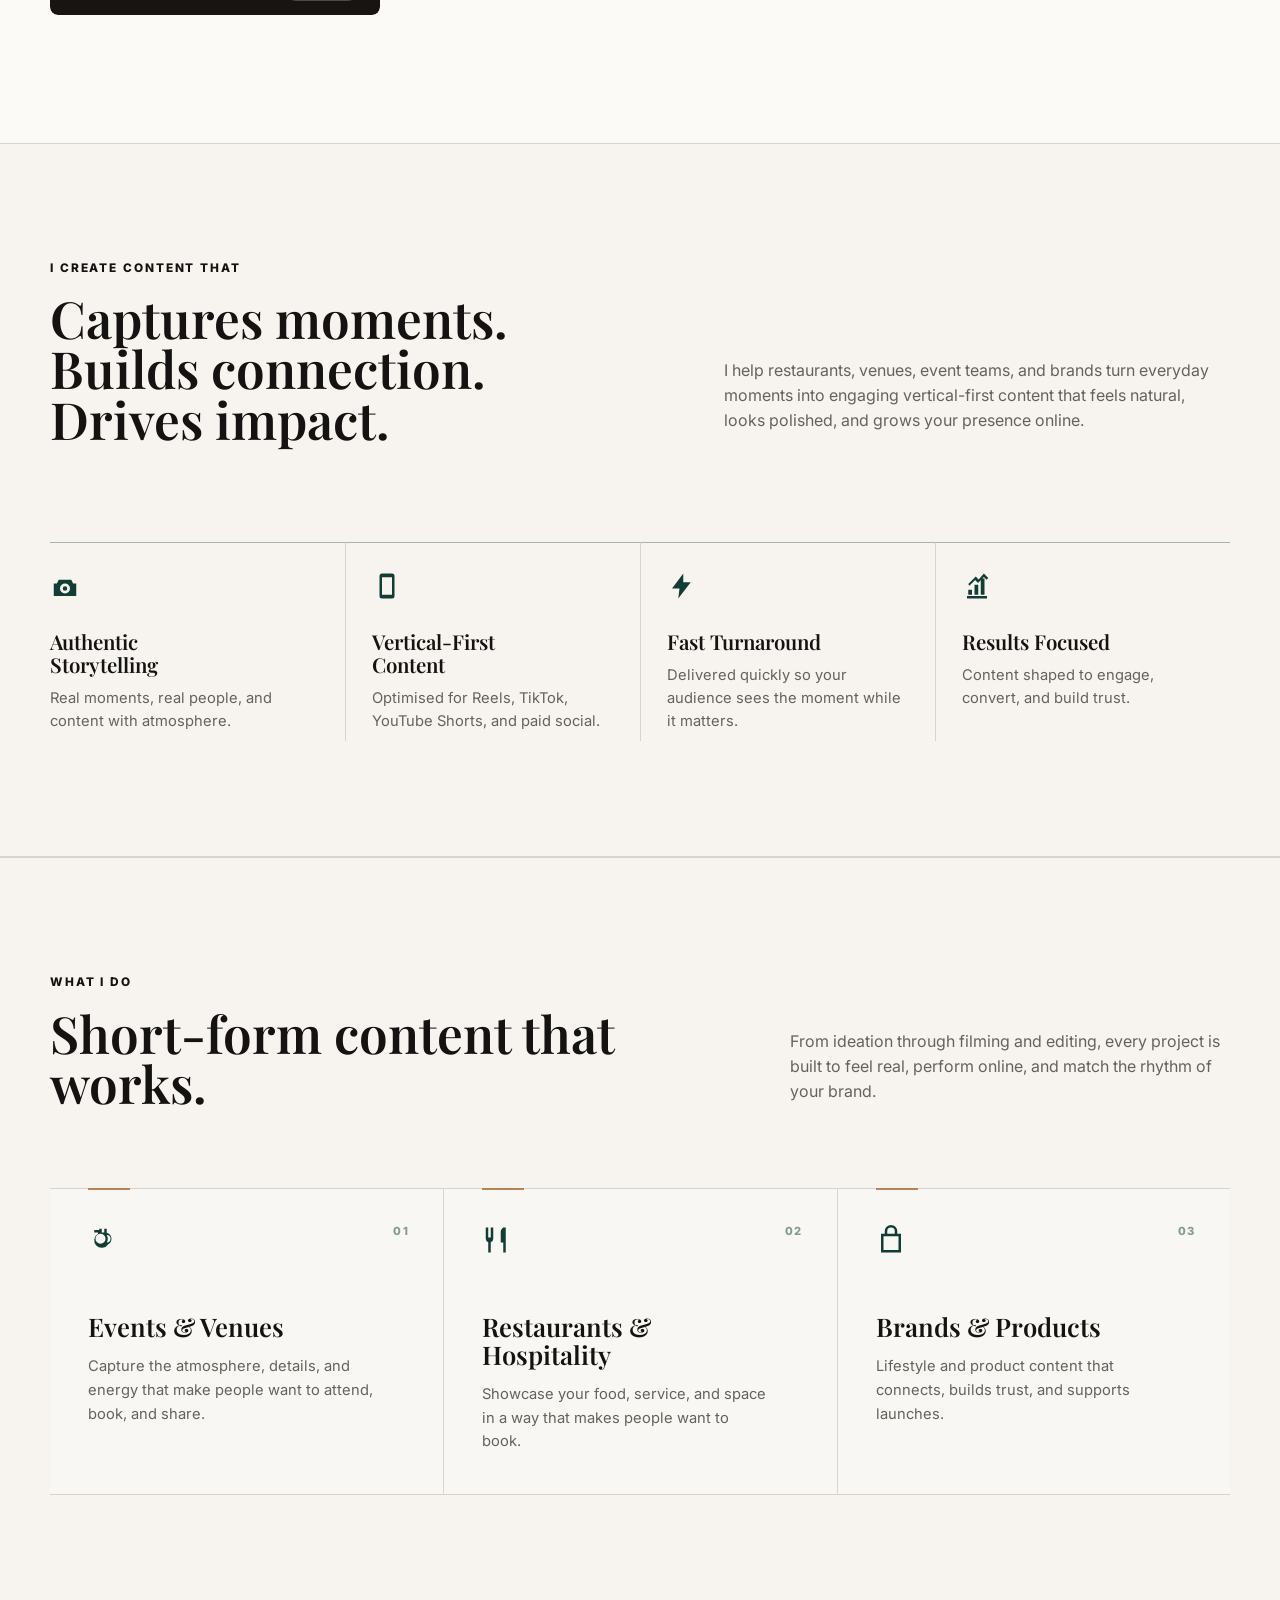
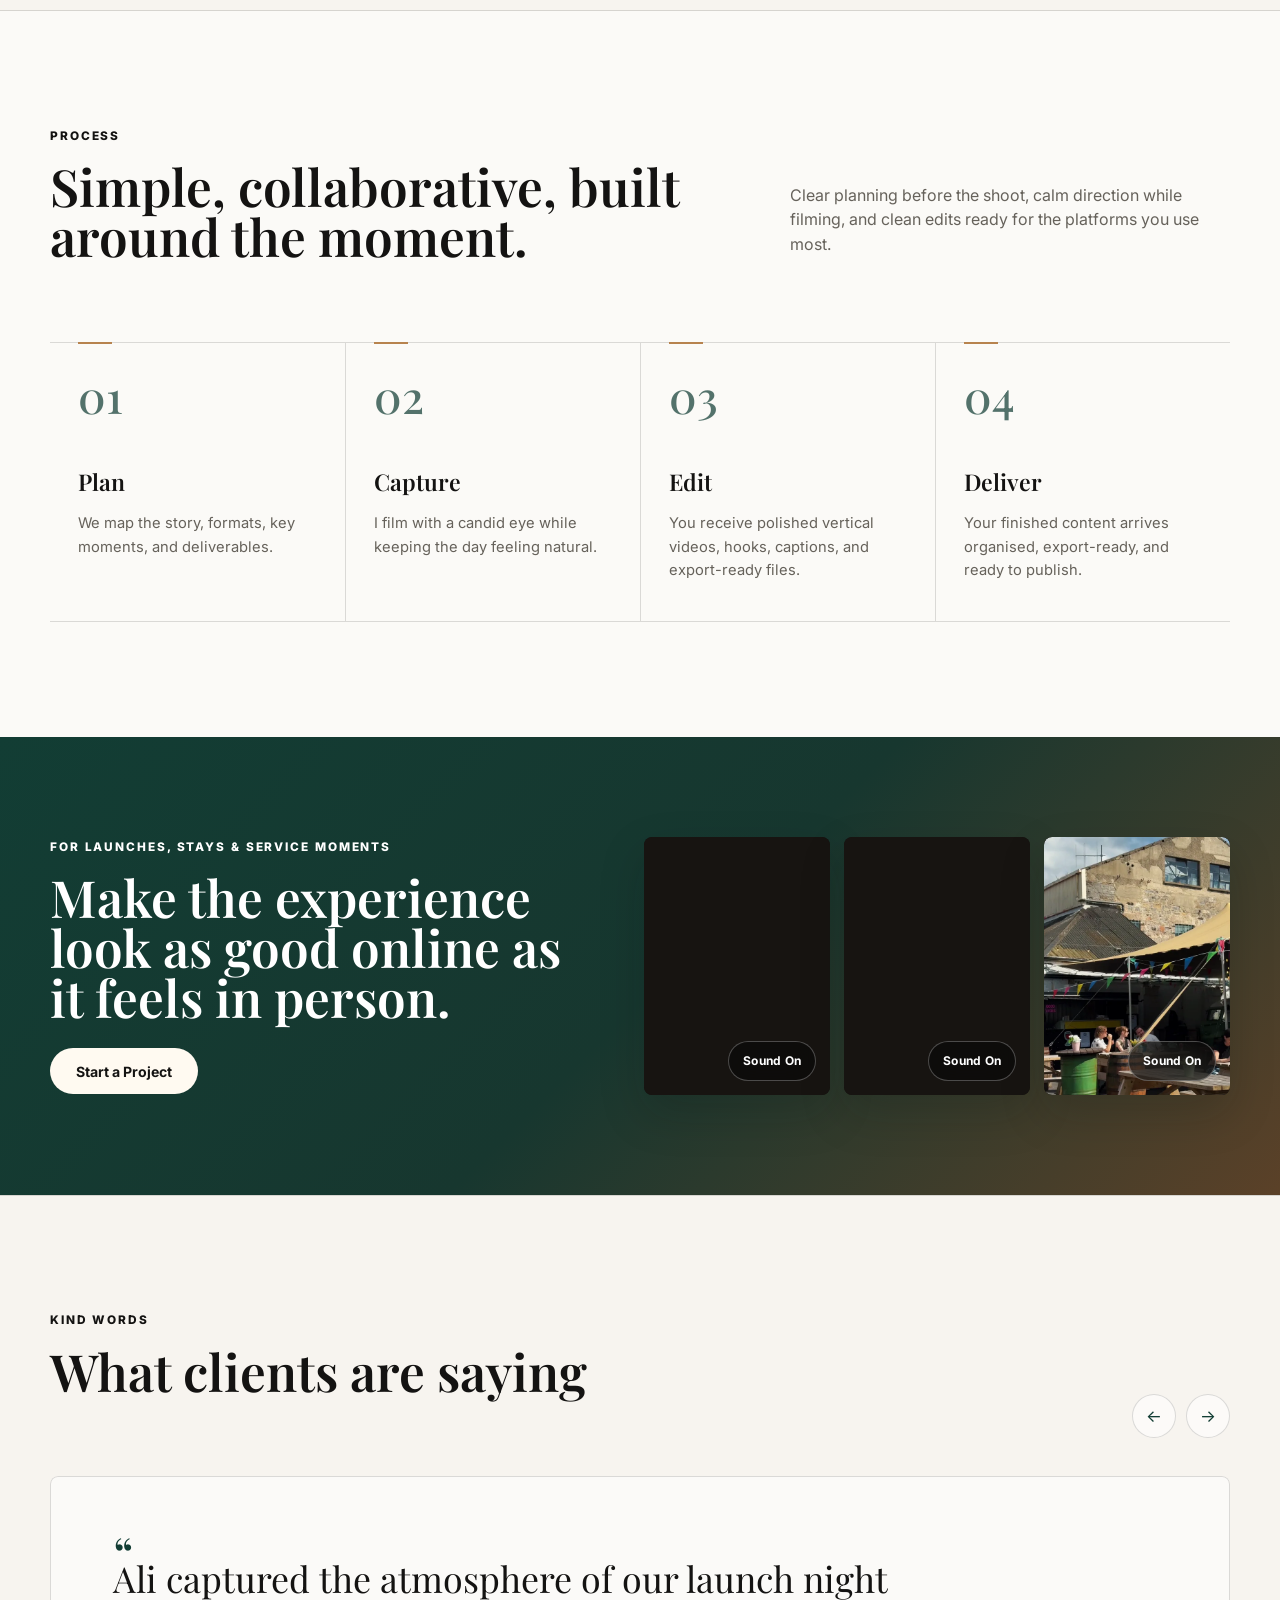
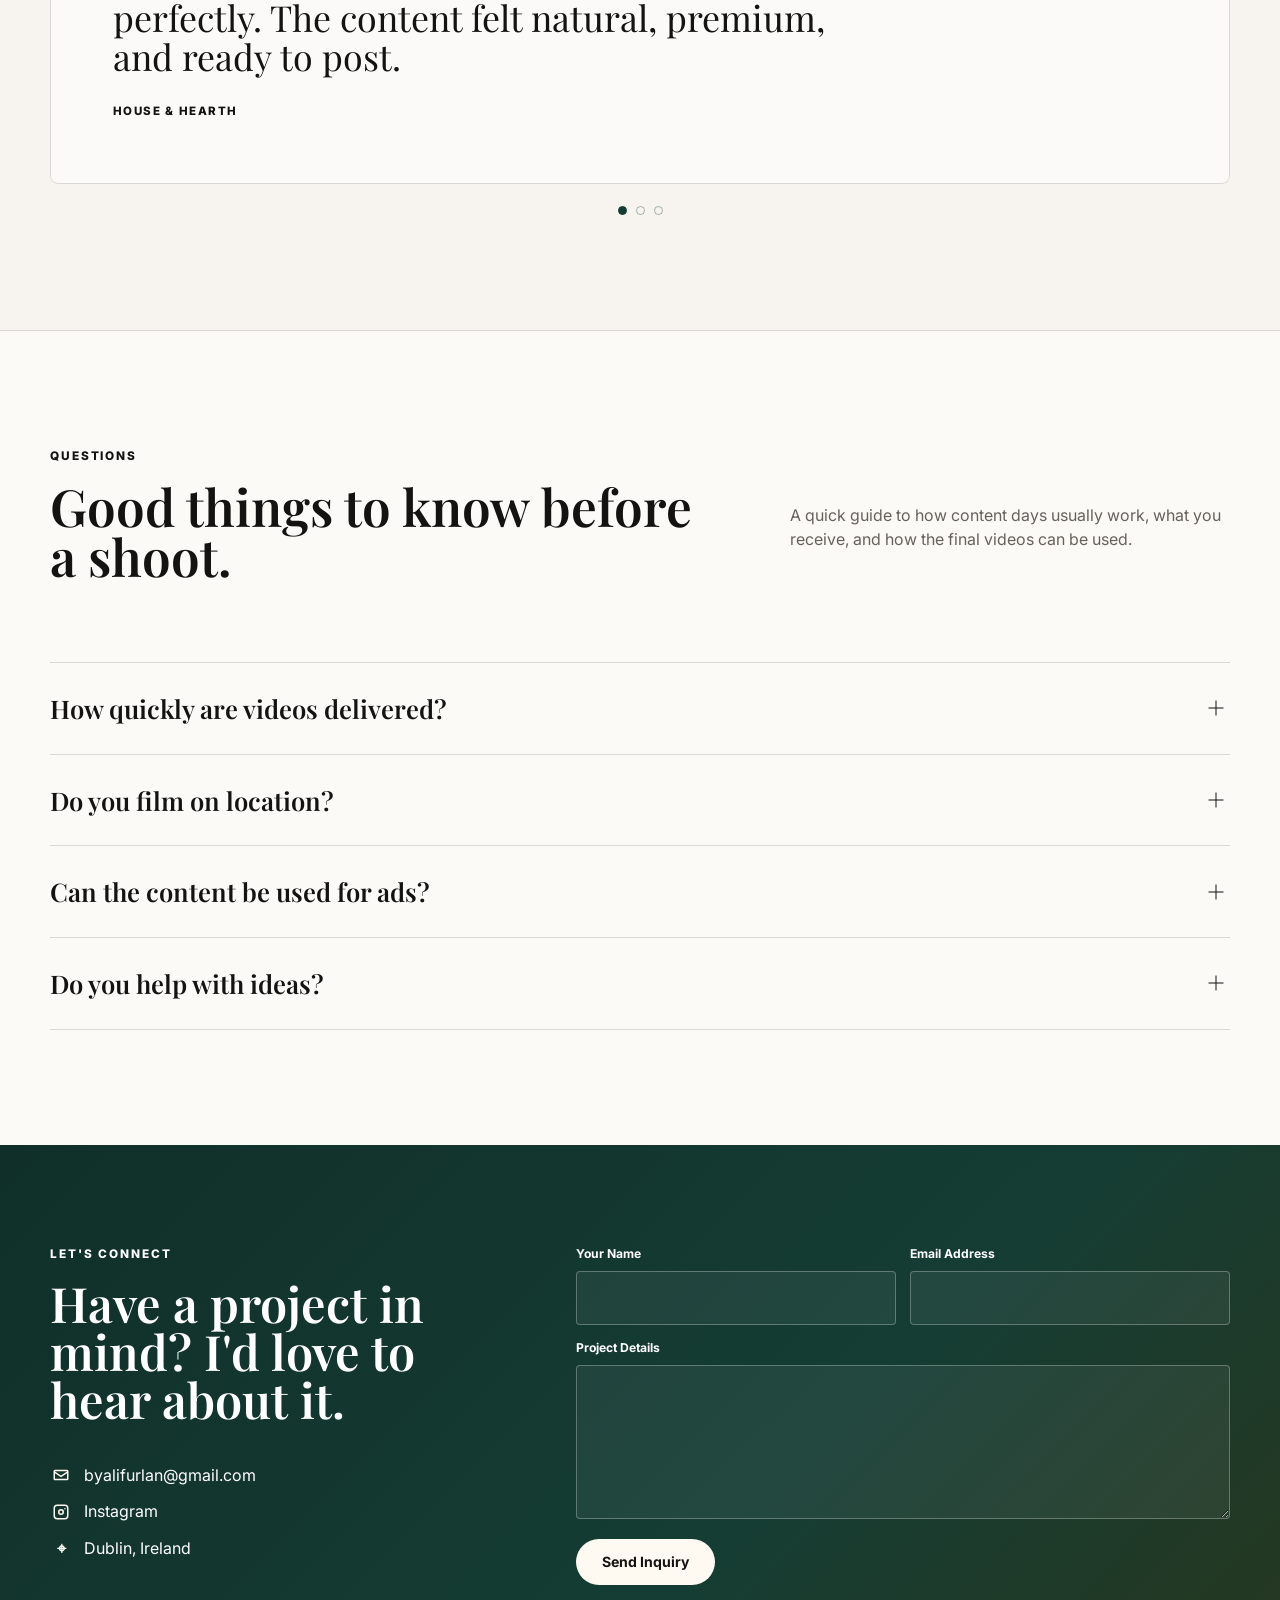
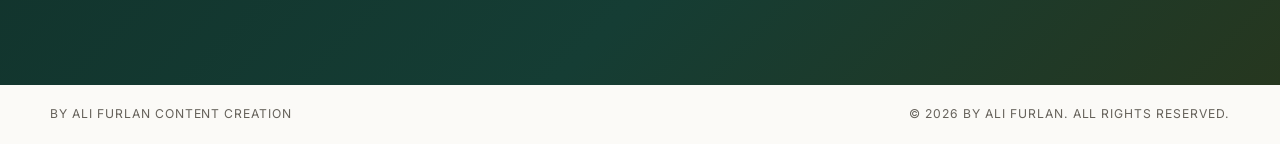
==== commit 82ffb93b: "Polish video playback controls and presentation" ====
--- a/index.html
+++ b/index.html
@@ -39,7 +39,7 @@
       rel="stylesheet"
     >
     <link rel="icon" href="./assets/icons/favicon.svg" type="image/svg+xml">
-    <link rel="stylesheet" href="./assets/css/styles.css?v=20260925-2">
+    <link rel="stylesheet" href="./assets/css/styles.css?v=20260925-3">
     <script type="application/ld+json">
       {
         "@context": "https://schema.org",
@@ -339,8 +339,8 @@
             </video>
           </div>
           <div class="cta-video-card">
-            <video data-ambient-video autoplay muted playsinline loop preload="metadata" poster="./assets/images/portfolio-posters/the-linen-yard-poster.webp" aria-label="Linen Yard short-form video">
-              <source src="./assets/videos/linenyard/the-linen-yard.mp4" type="video/mp4">
+            <video data-ambient-video data-audio-src="./assets/videos/linenyard/the-linen-yard.mp4" autoplay muted playsinline loop preload="metadata" poster="./assets/images/portfolio-posters/the-linen-yard-poster.webp" aria-label="Linen Yard short-form video">
+              <source src="./assets/videos/linenyard/the-linen-yard-ambient.mp4" type="video/mp4">
             </video>
           </div>
         </div>
@@ -479,6 +479,6 @@
       <span>© 2026 By Ali Furlan. All rights reserved.</span>
     </footer>
 
-    <script src="./assets/js/script.js?v=20260925"></script>
+    <script src="./assets/js/script.js?v=20260925-2"></script>
   </body>
 </html>
--- a/assets/css/styles.css
+++ b/assets/css/styles.css
@@ -356,6 +356,30 @@
   transition: background 180ms ease, border-color 180ms ease, transform 180ms ease, opacity 180ms ease;
 }
 
+.video-control-play {
+  display: grid;
+  width: 44px;
+  min-width: 44px;
+  min-height: 44px;
+  padding: 0;
+  place-items: center;
+}
+
+.video-control-play svg {
+  width: 18px;
+  height: 18px;
+  fill: currentColor;
+}
+
+.video-control-icon-pause,
+.video-control-play.is-playing .video-control-icon-play {
+  display: none;
+}
+
+.video-control-play.is-playing .video-control-icon-pause {
+  display: block;
+}
+
 .video-control:hover {
   transform: translateY(-1px);
   background: rgba(8, 8, 8, 0.72);
@@ -1261,6 +1285,7 @@
 
 .featured-video video,
 .work-video-card video {
+  display: block;
   width: 100%;
   aspect-ratio: 9 / 16;
   background: #171411;
@@ -1304,6 +1329,7 @@
   position: relative;
   overflow: hidden;
   background: #171411;
+  line-height: 0;
 }
 
 .work-cta {
@@ -1546,6 +1572,13 @@
     font-size: 0.72rem;
   }
 
+  .video-control-play {
+    width: 44px;
+    min-width: 44px;
+    min-height: 44px;
+    padding: 0;
+  }
+
   .hero .video-controls {
     right: 16px;
     bottom: 20px;
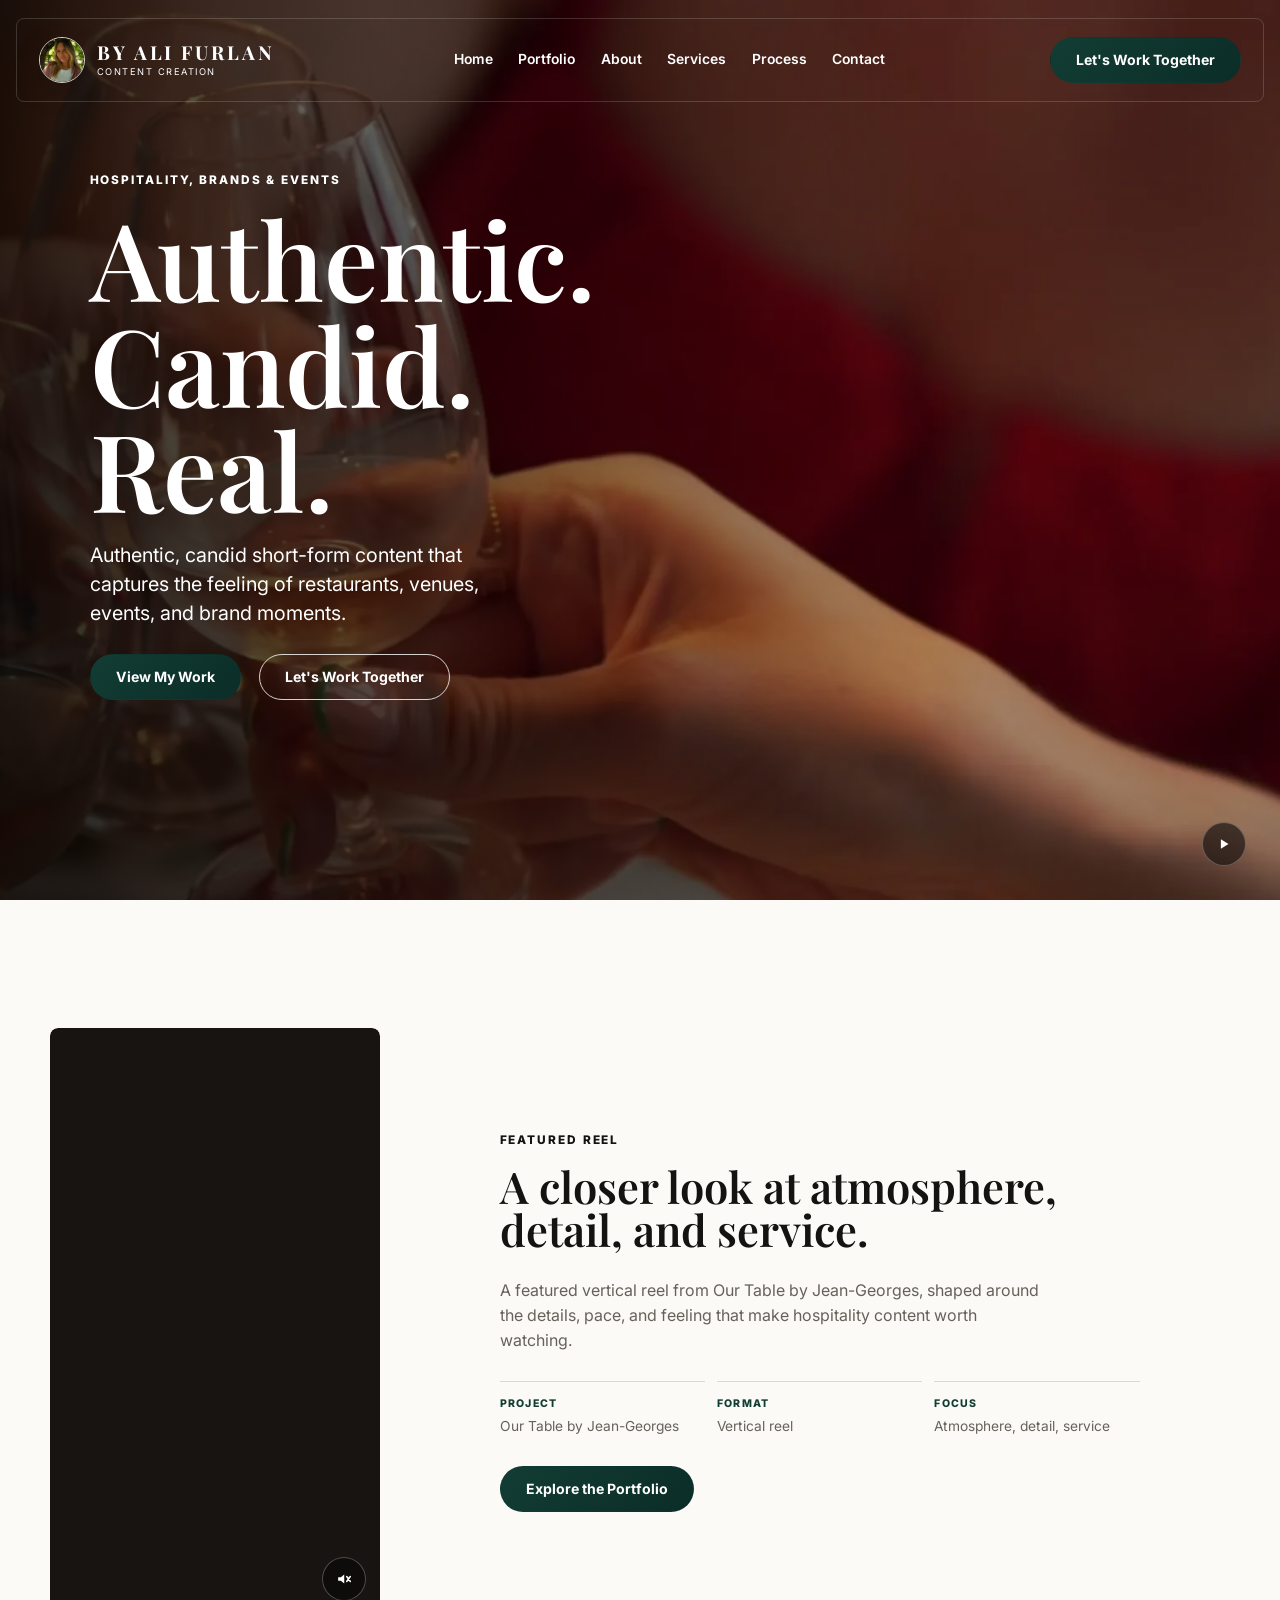
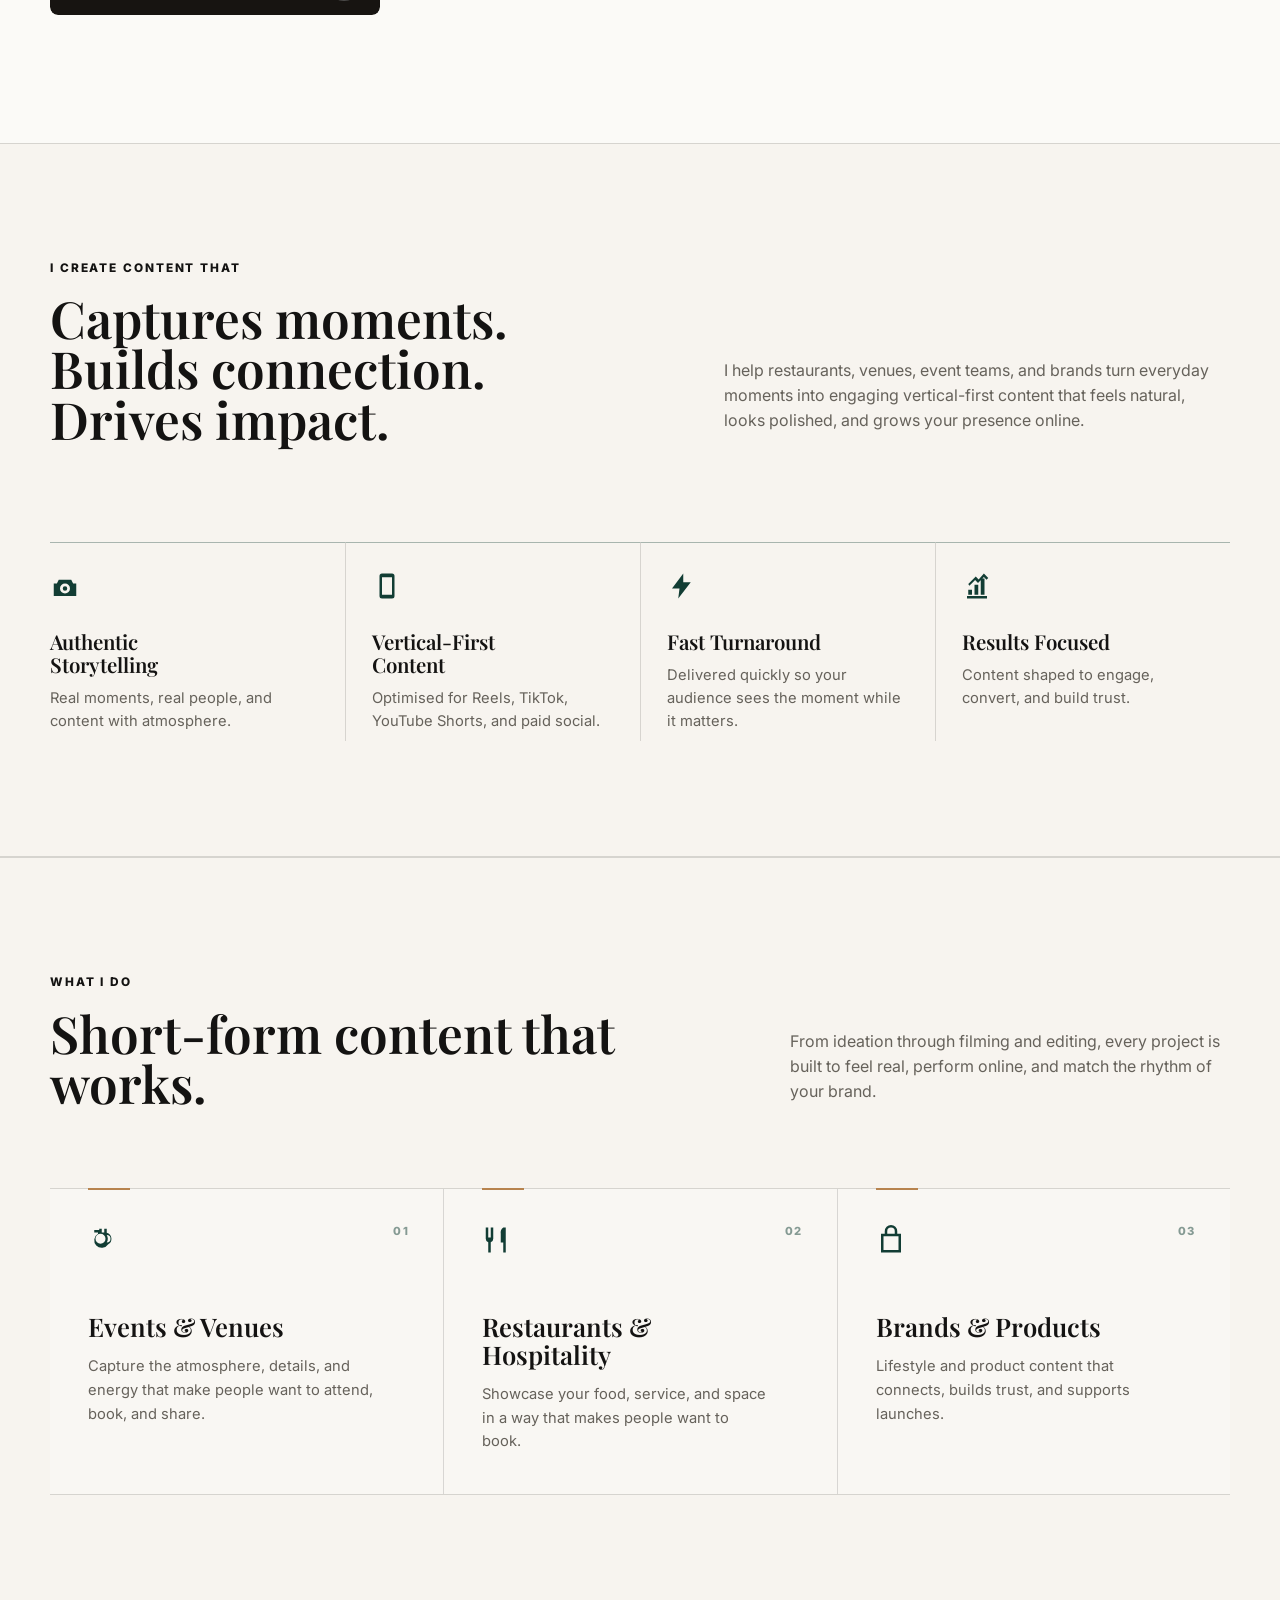
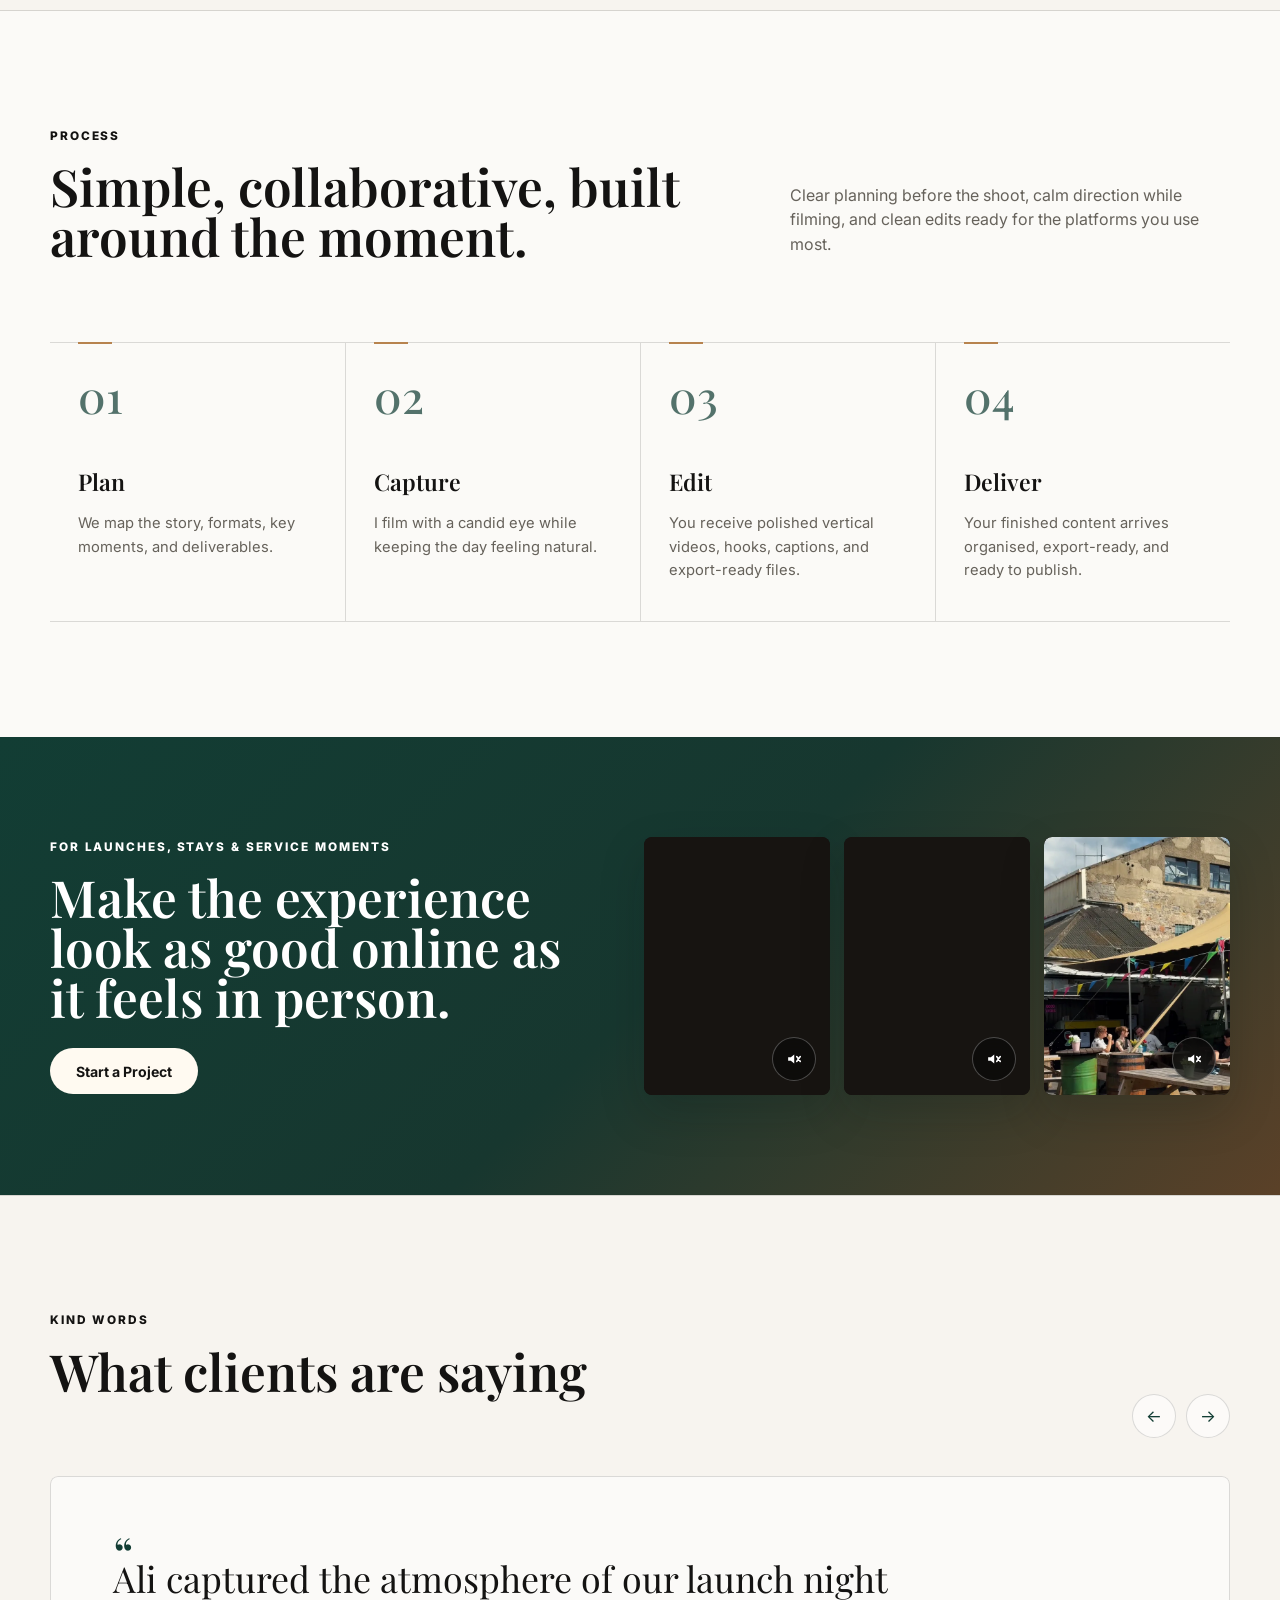
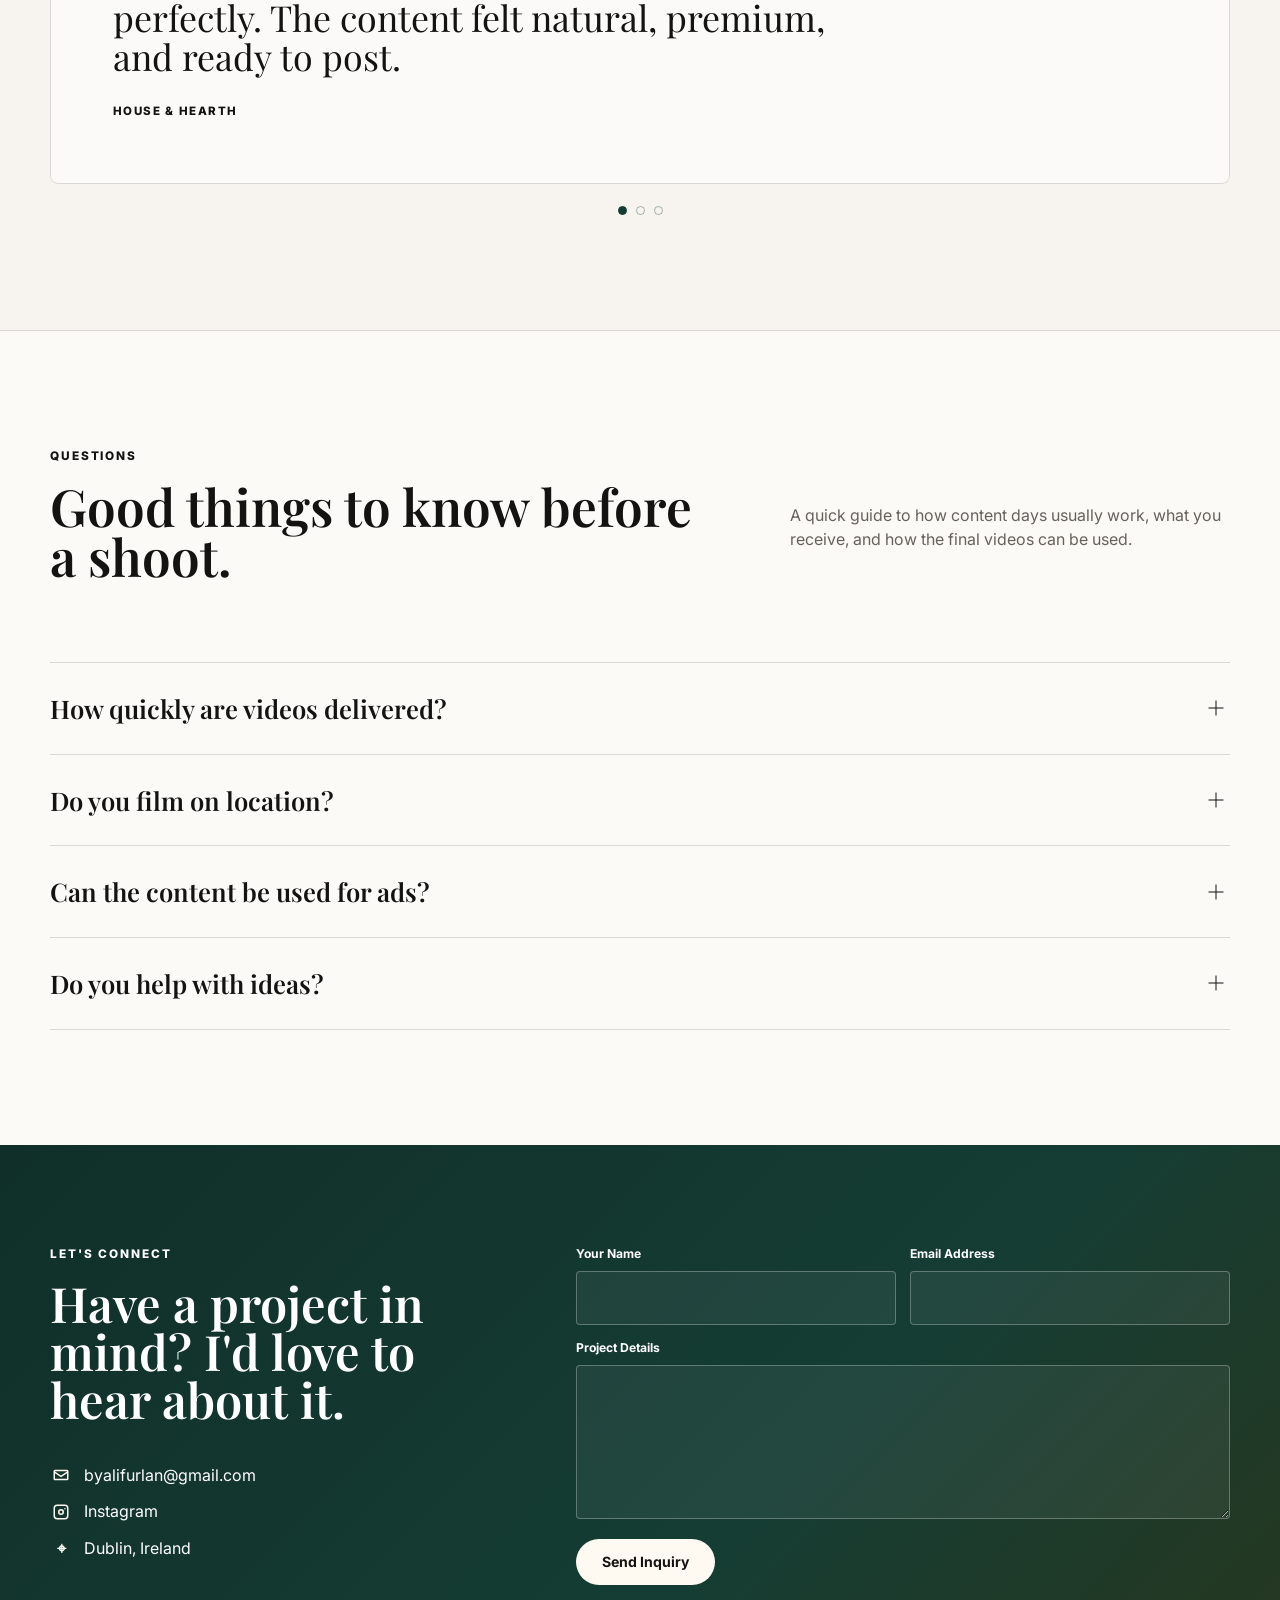
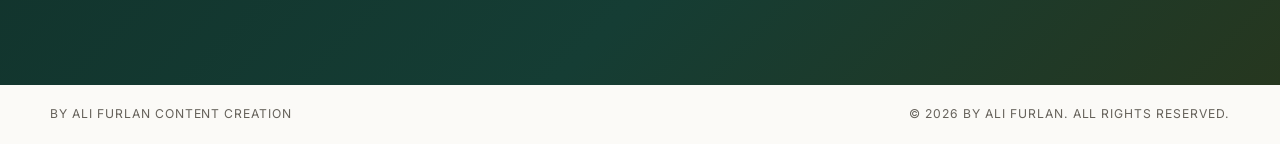
==== commit 7efeb20b: "Polish video playback buttons" ====
--- a/index.html
+++ b/index.html
@@ -39,7 +39,7 @@
       rel="stylesheet"
     >
     <link rel="icon" href="./assets/icons/favicon.svg" type="image/svg+xml">
-    <link rel="stylesheet" href="./assets/css/styles.css?v=20260925-3">
+    <link rel="stylesheet" href="./assets/css/styles.css?v=20260925-4">
     <script type="application/ld+json">
       {
         "@context": "https://schema.org",
@@ -479,6 +479,6 @@
       <span>© 2026 By Ali Furlan. All rights reserved.</span>
     </footer>
 
-    <script src="./assets/js/script.js?v=20260925-2"></script>
+    <script src="./assets/js/script.js?v=20260925-3"></script>
   </body>
 </html>
--- a/assets/css/styles.css
+++ b/assets/css/styles.css
@@ -356,7 +356,8 @@
   transition: background 180ms ease, border-color 180ms ease, transform 180ms ease, opacity 180ms ease;
 }
 
-.video-control-play {
+.video-control-play,
+.video-control-sound {
   display: grid;
   width: 44px;
   min-width: 44px;
@@ -365,18 +366,41 @@
   place-items: center;
 }
 
-.video-control-play svg {
+.video-control-play svg,
+.video-control-sound svg {
   width: 18px;
   height: 18px;
   fill: currentColor;
 }
 
+.video-control-sound svg {
+  fill: none;
+  stroke: currentColor;
+  stroke-linecap: round;
+  stroke-linejoin: round;
+  stroke-width: 1.7;
+}
+
+.video-control-sound svg > path:first-child {
+  fill: currentColor;
+  stroke: none;
+}
+
 .video-control-icon-pause,
 .video-control-play.is-playing .video-control-icon-play {
   display: none;
 }
 
 .video-control-play.is-playing .video-control-icon-pause {
+  display: block;
+}
+
+.video-control-icon-sound-on,
+.video-control-sound.is-on .video-control-icon-muted {
+  display: none;
+}
+
+.video-control-sound.is-on .video-control-icon-sound-on {
   display: block;
 }
 
@@ -1572,7 +1596,8 @@
     font-size: 0.72rem;
   }
 
-  .video-control-play {
+  .video-control-play,
+  .video-control-sound {
     width: 44px;
     min-width: 44px;
     min-height: 44px;
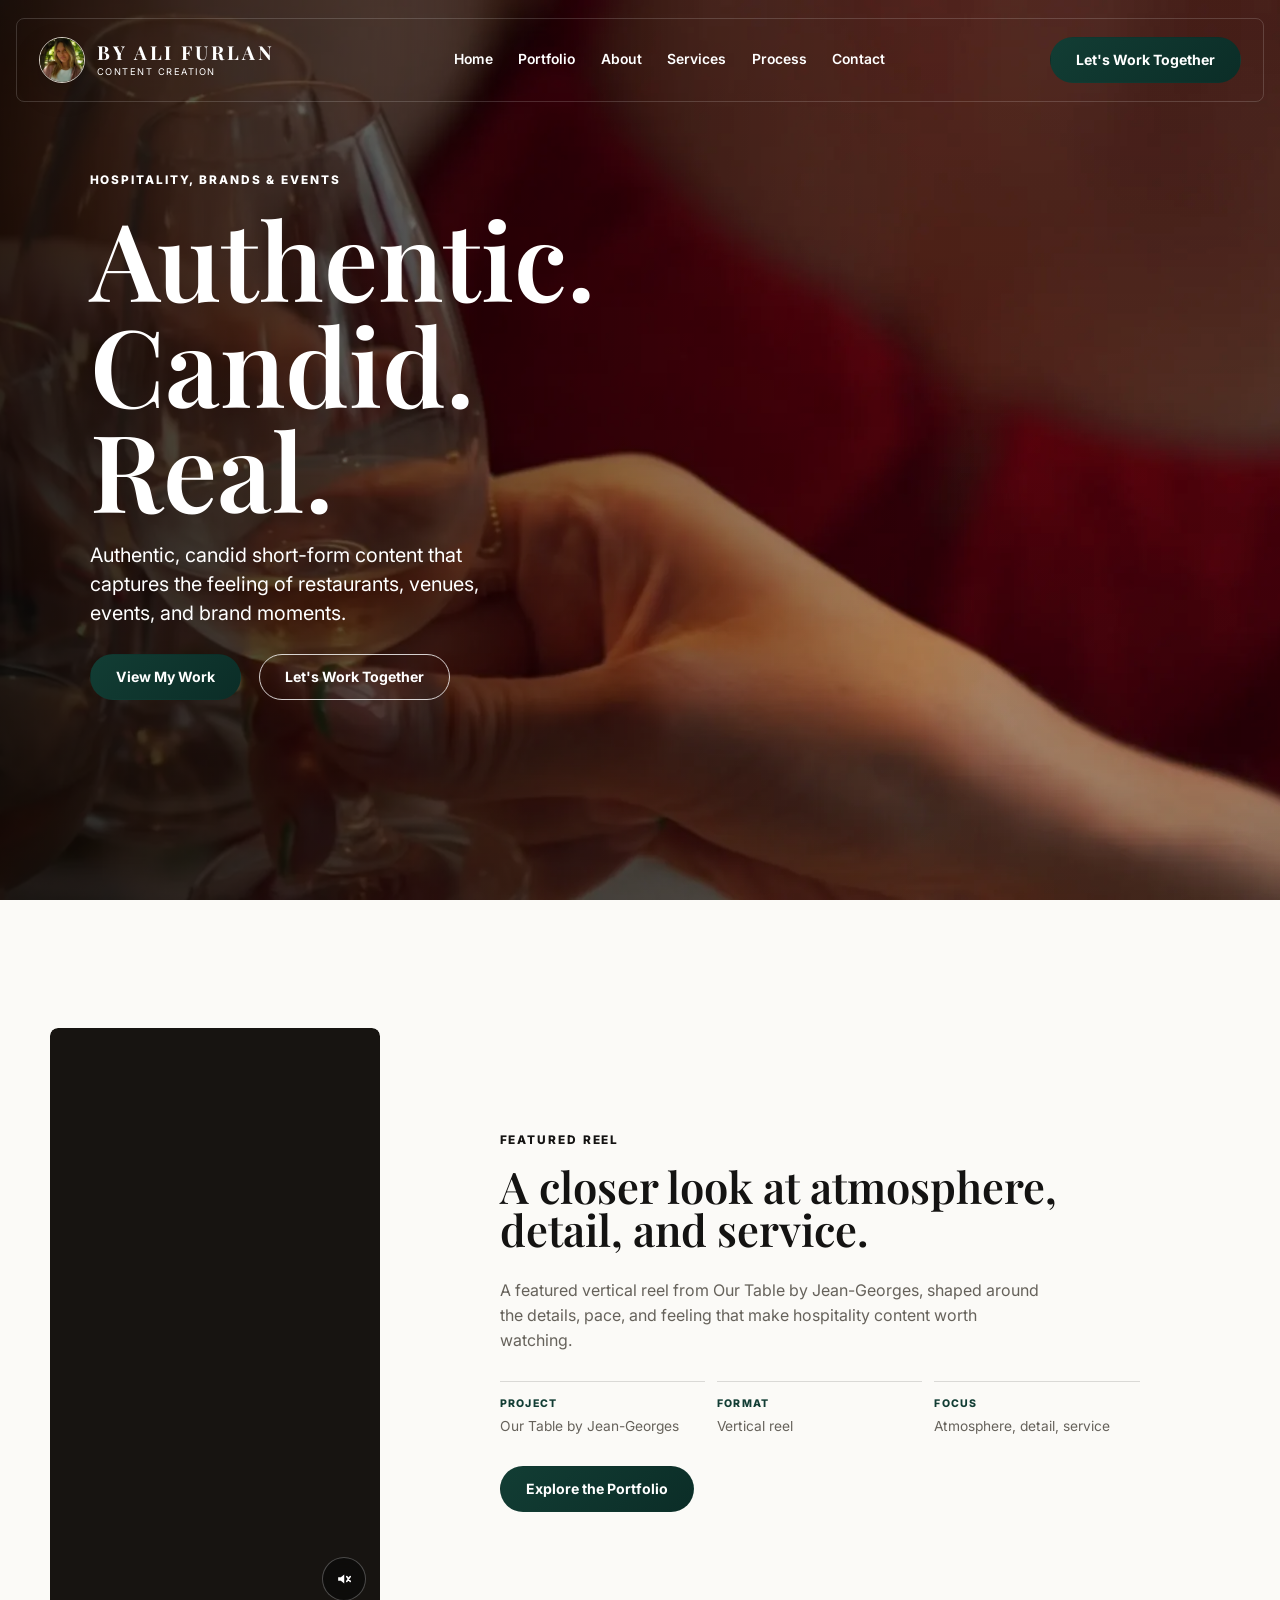
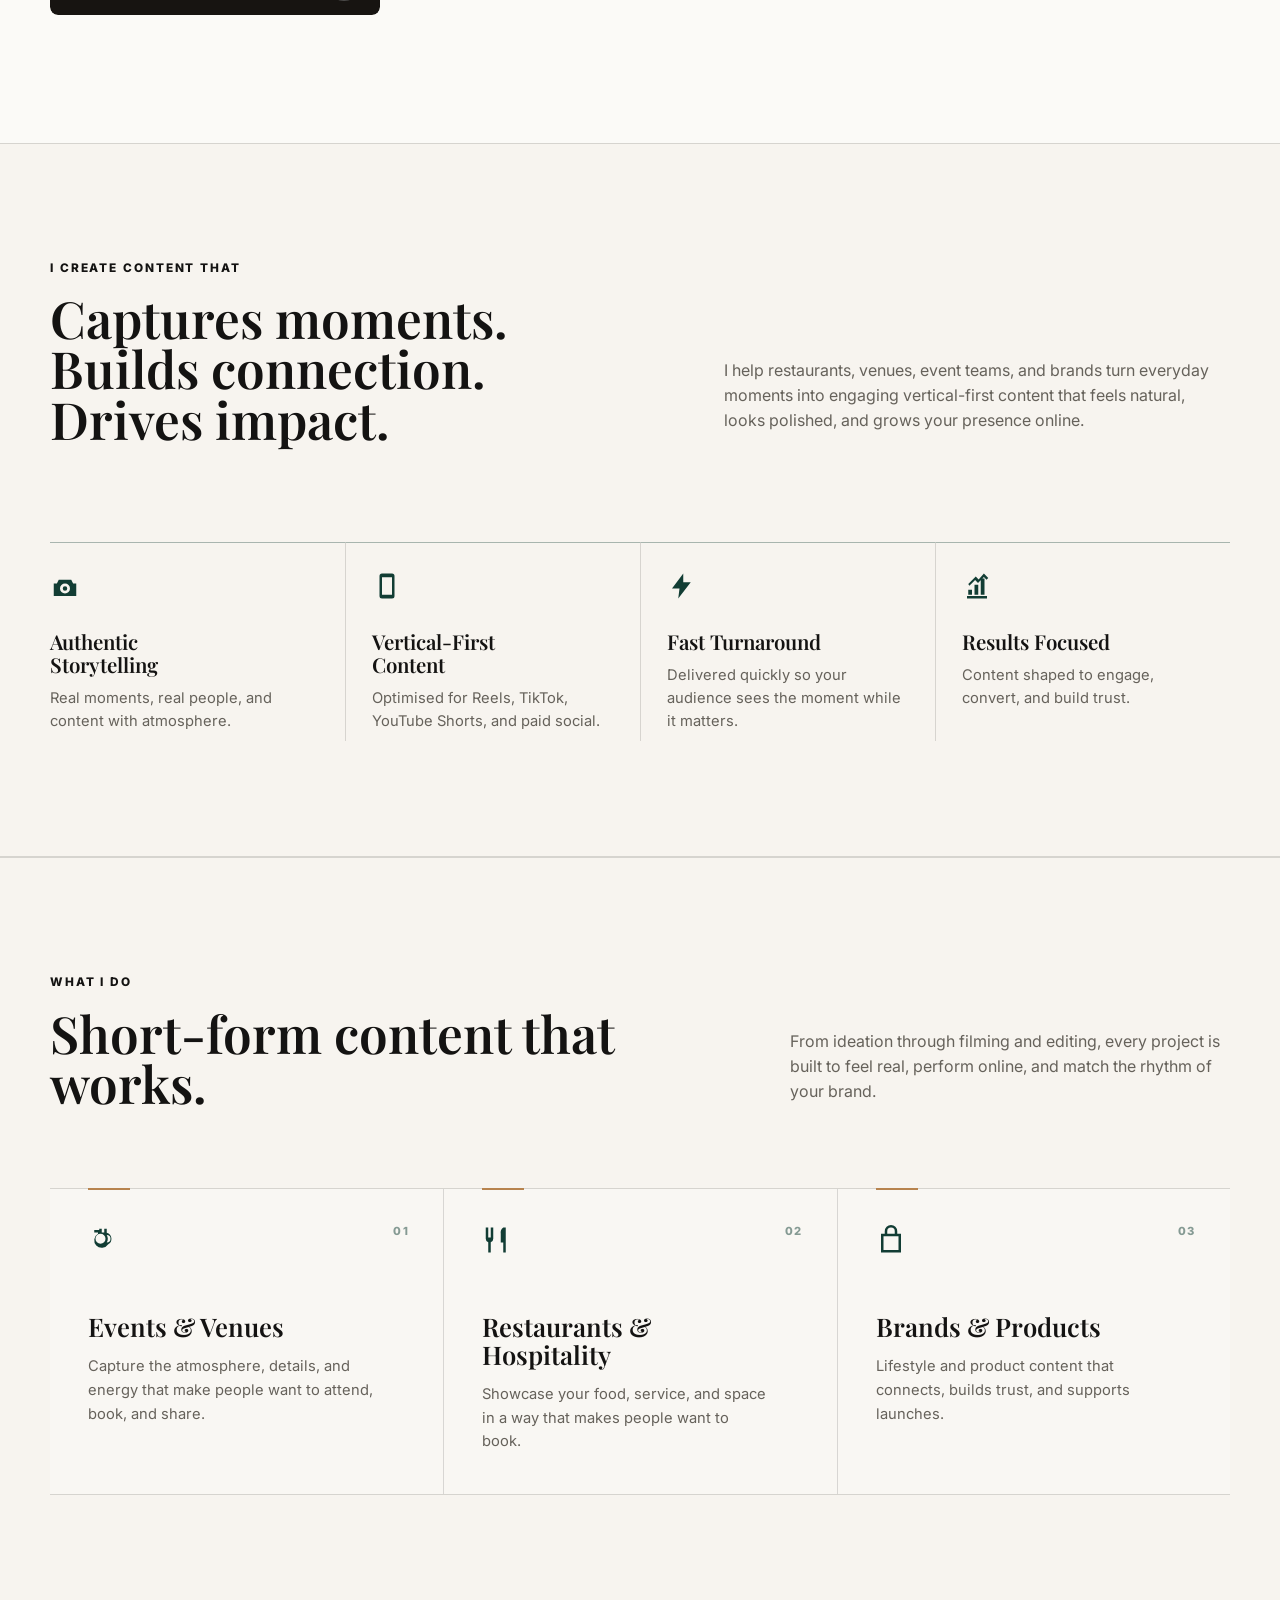
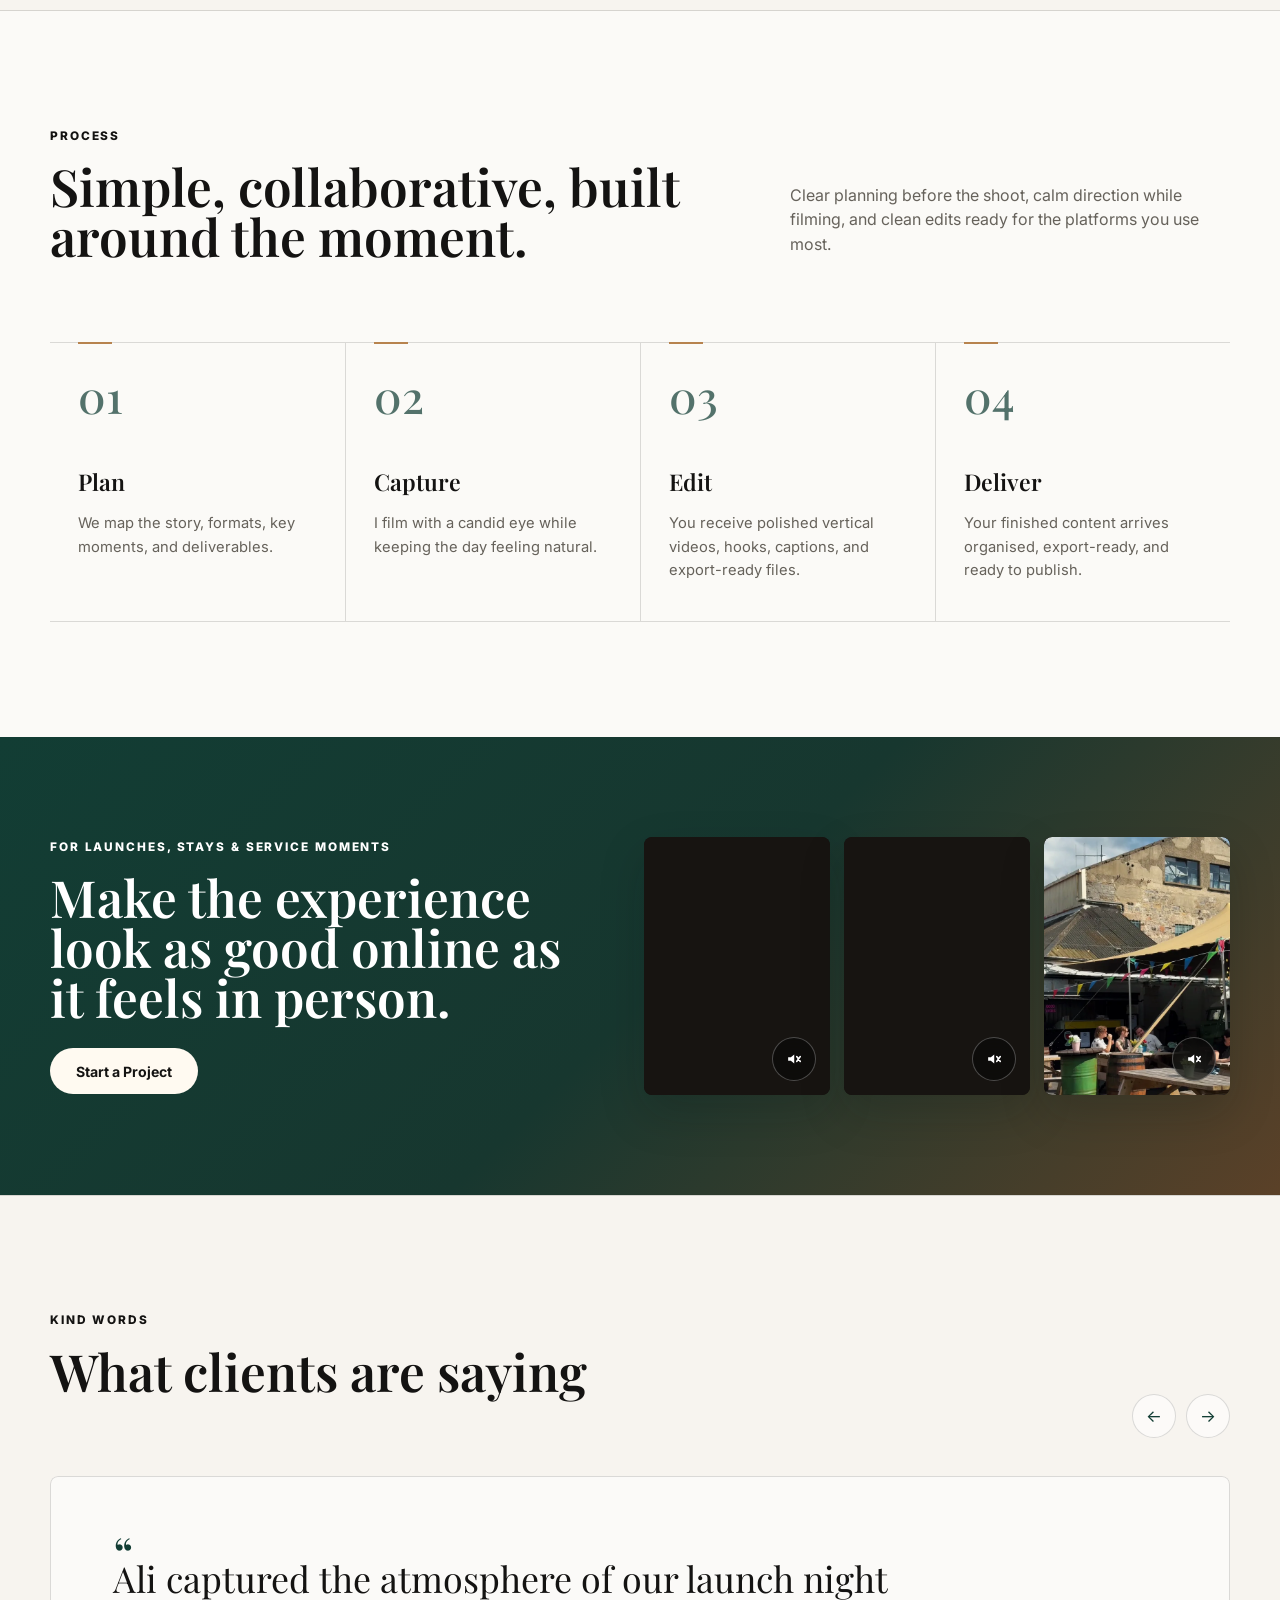
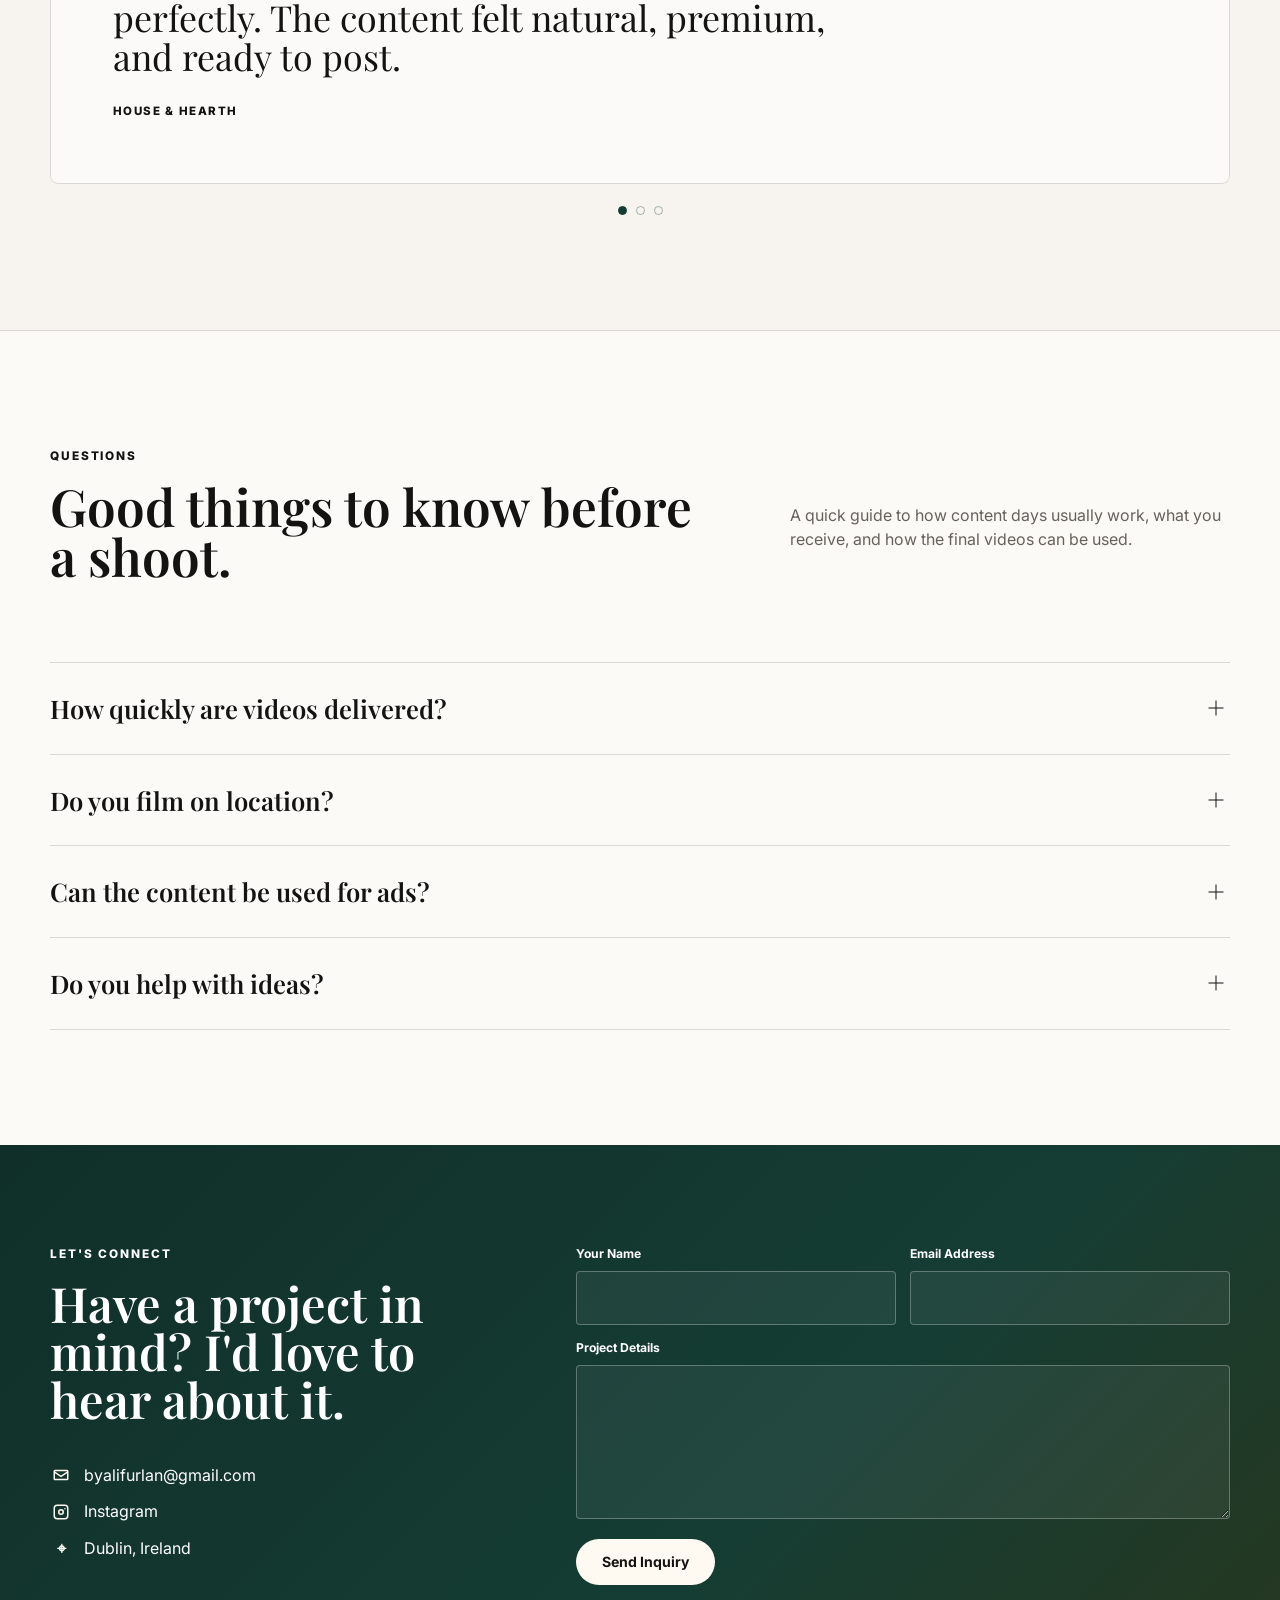
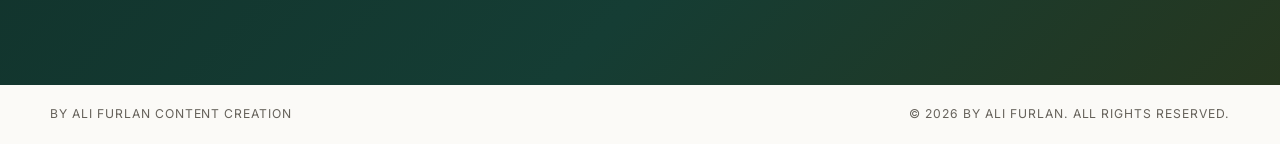
==== commit 8fd9f882: "Refine video playback and audio controls" ====
--- a/index.html
+++ b/index.html
@@ -479,6 +479,6 @@
       <span>© 2026 By Ali Furlan. All rights reserved.</span>
     </footer>
 
-    <script src="./assets/js/script.js?v=20260925-3"></script>
+    <script src="./assets/js/script.js?v=20260925-4"></script>
   </body>
 </html>
